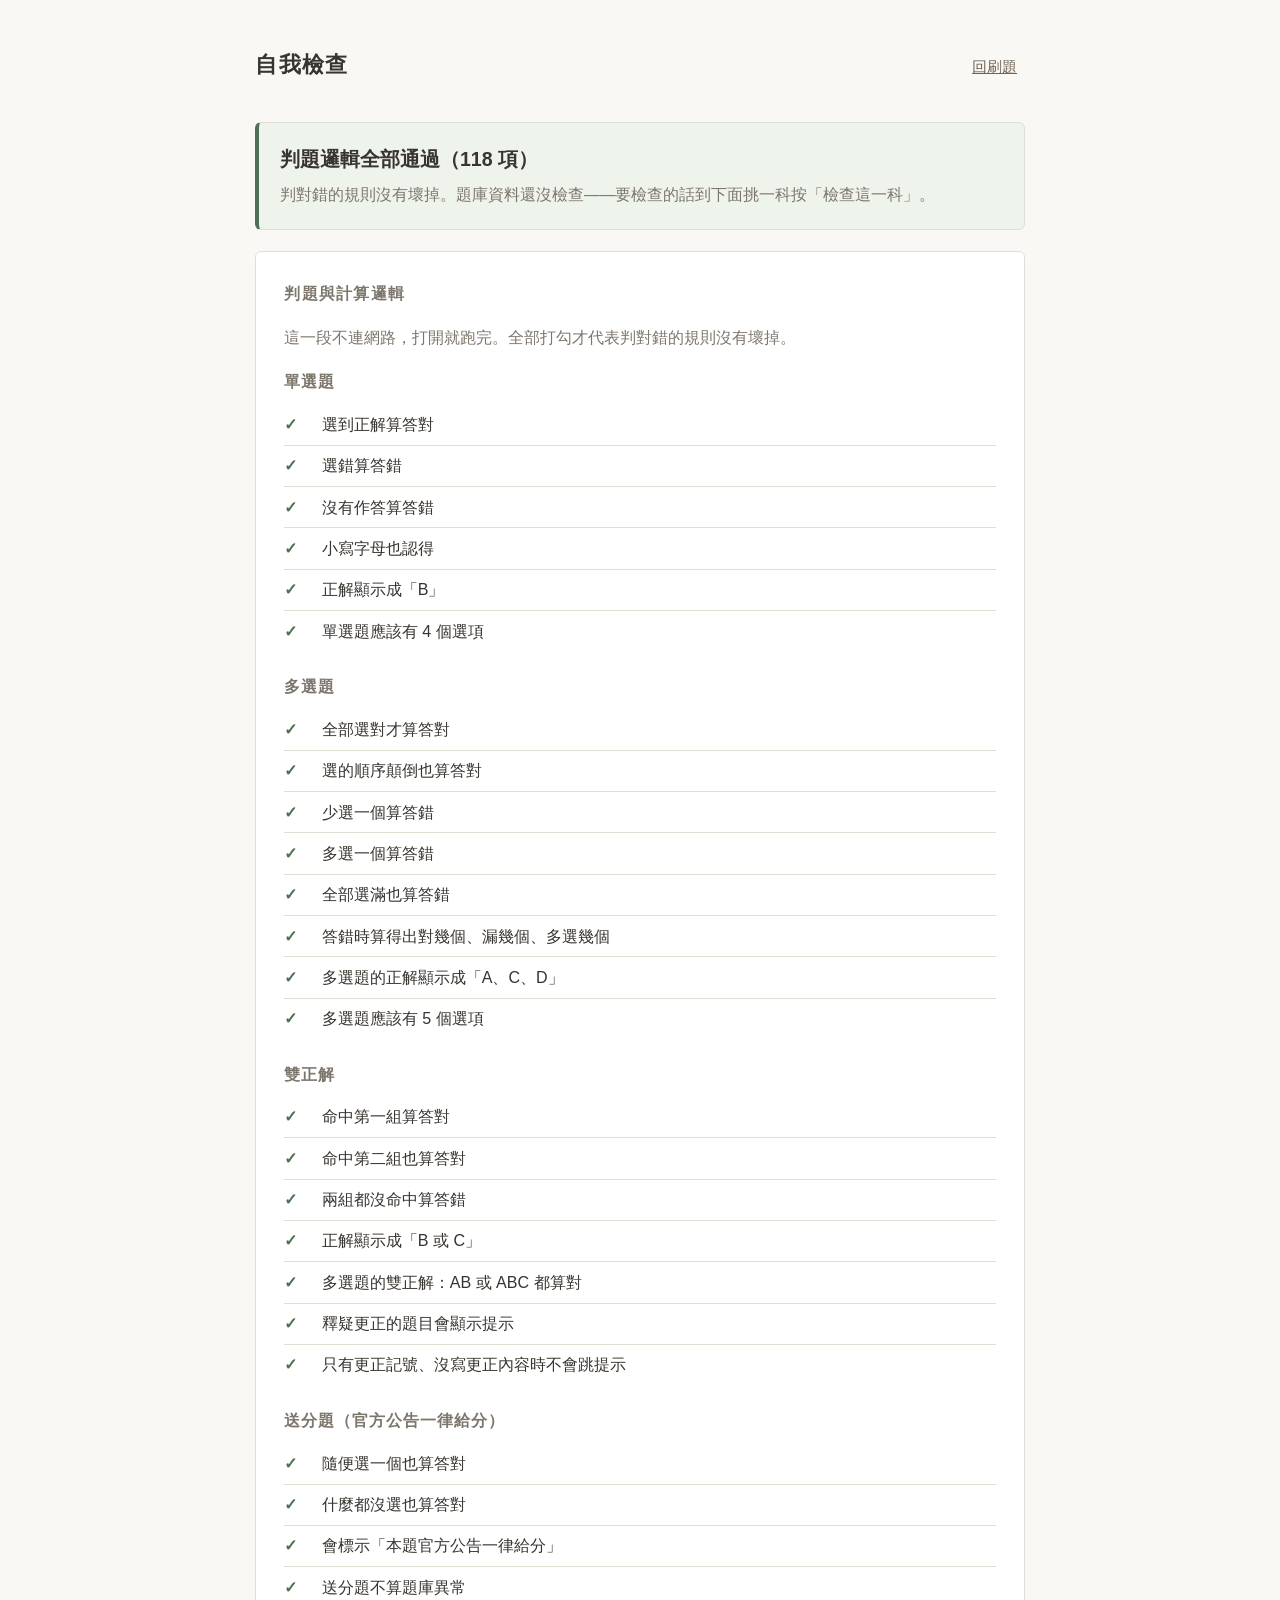
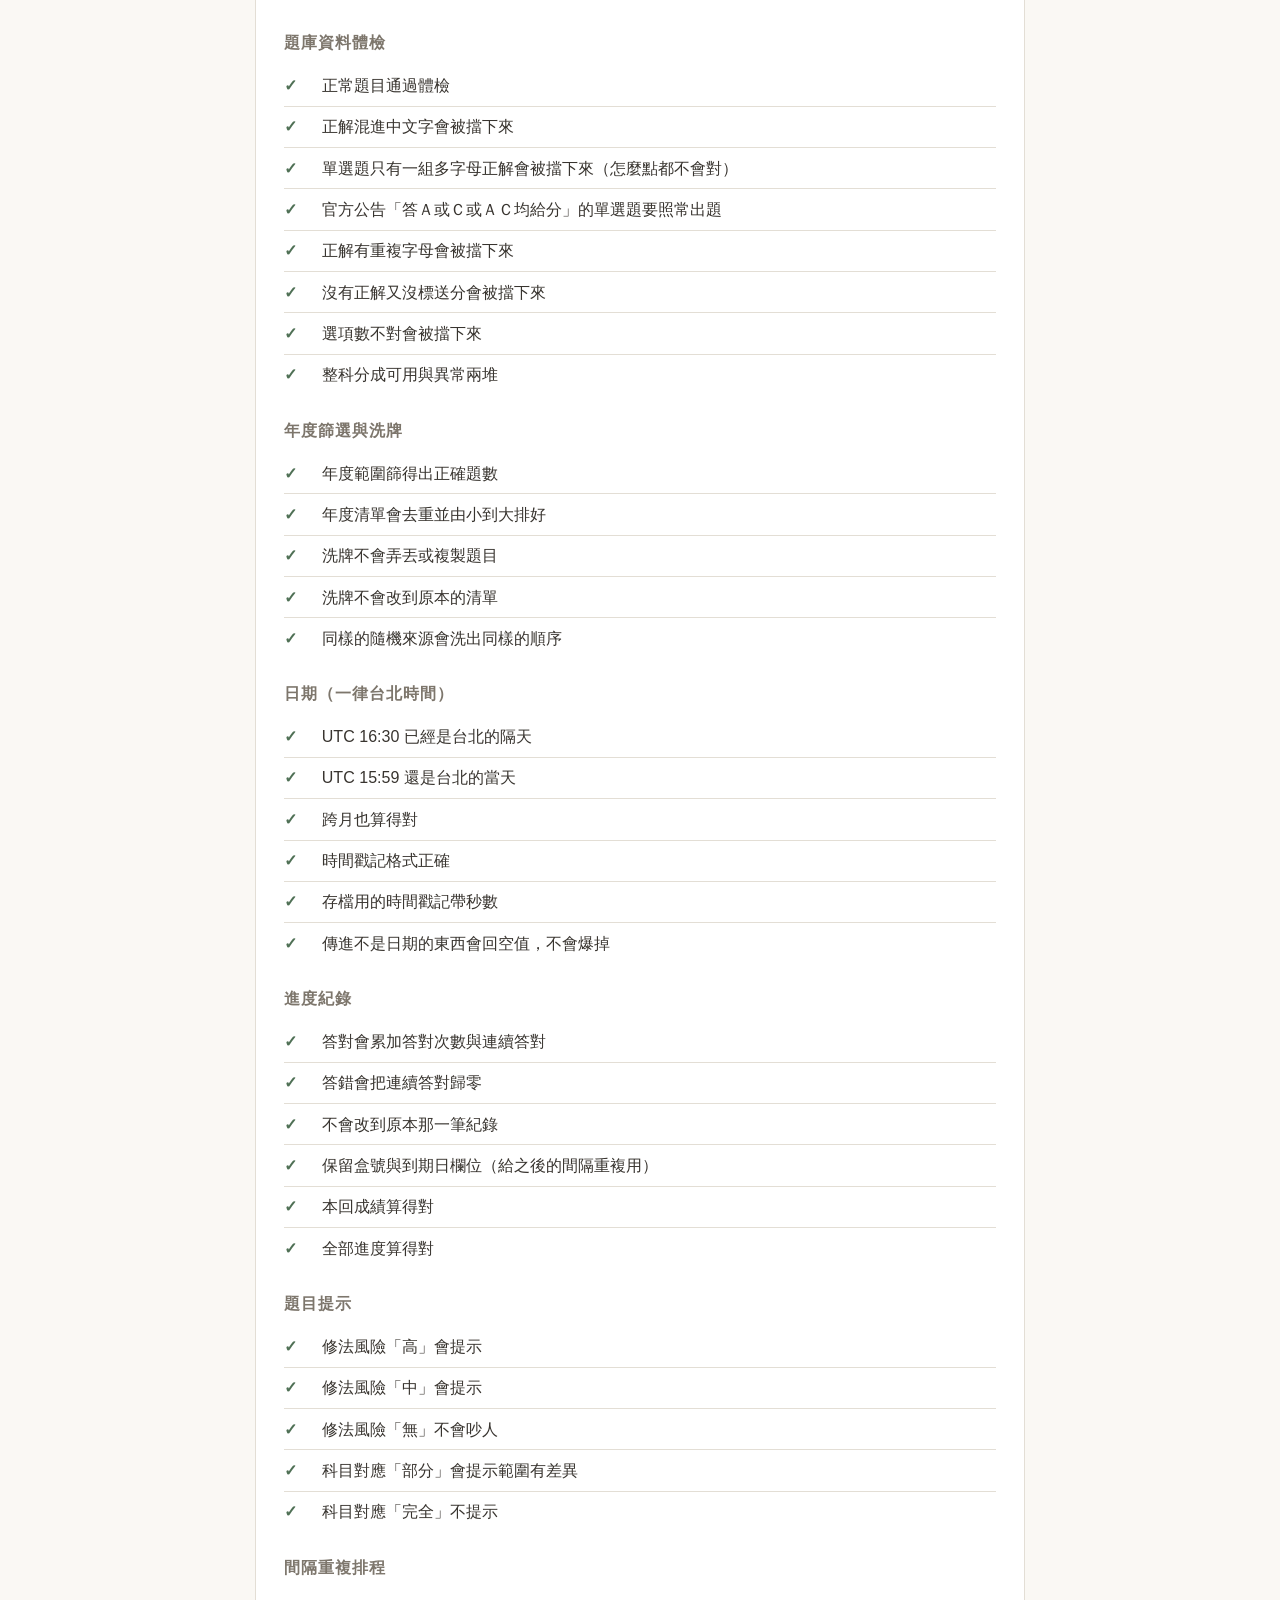
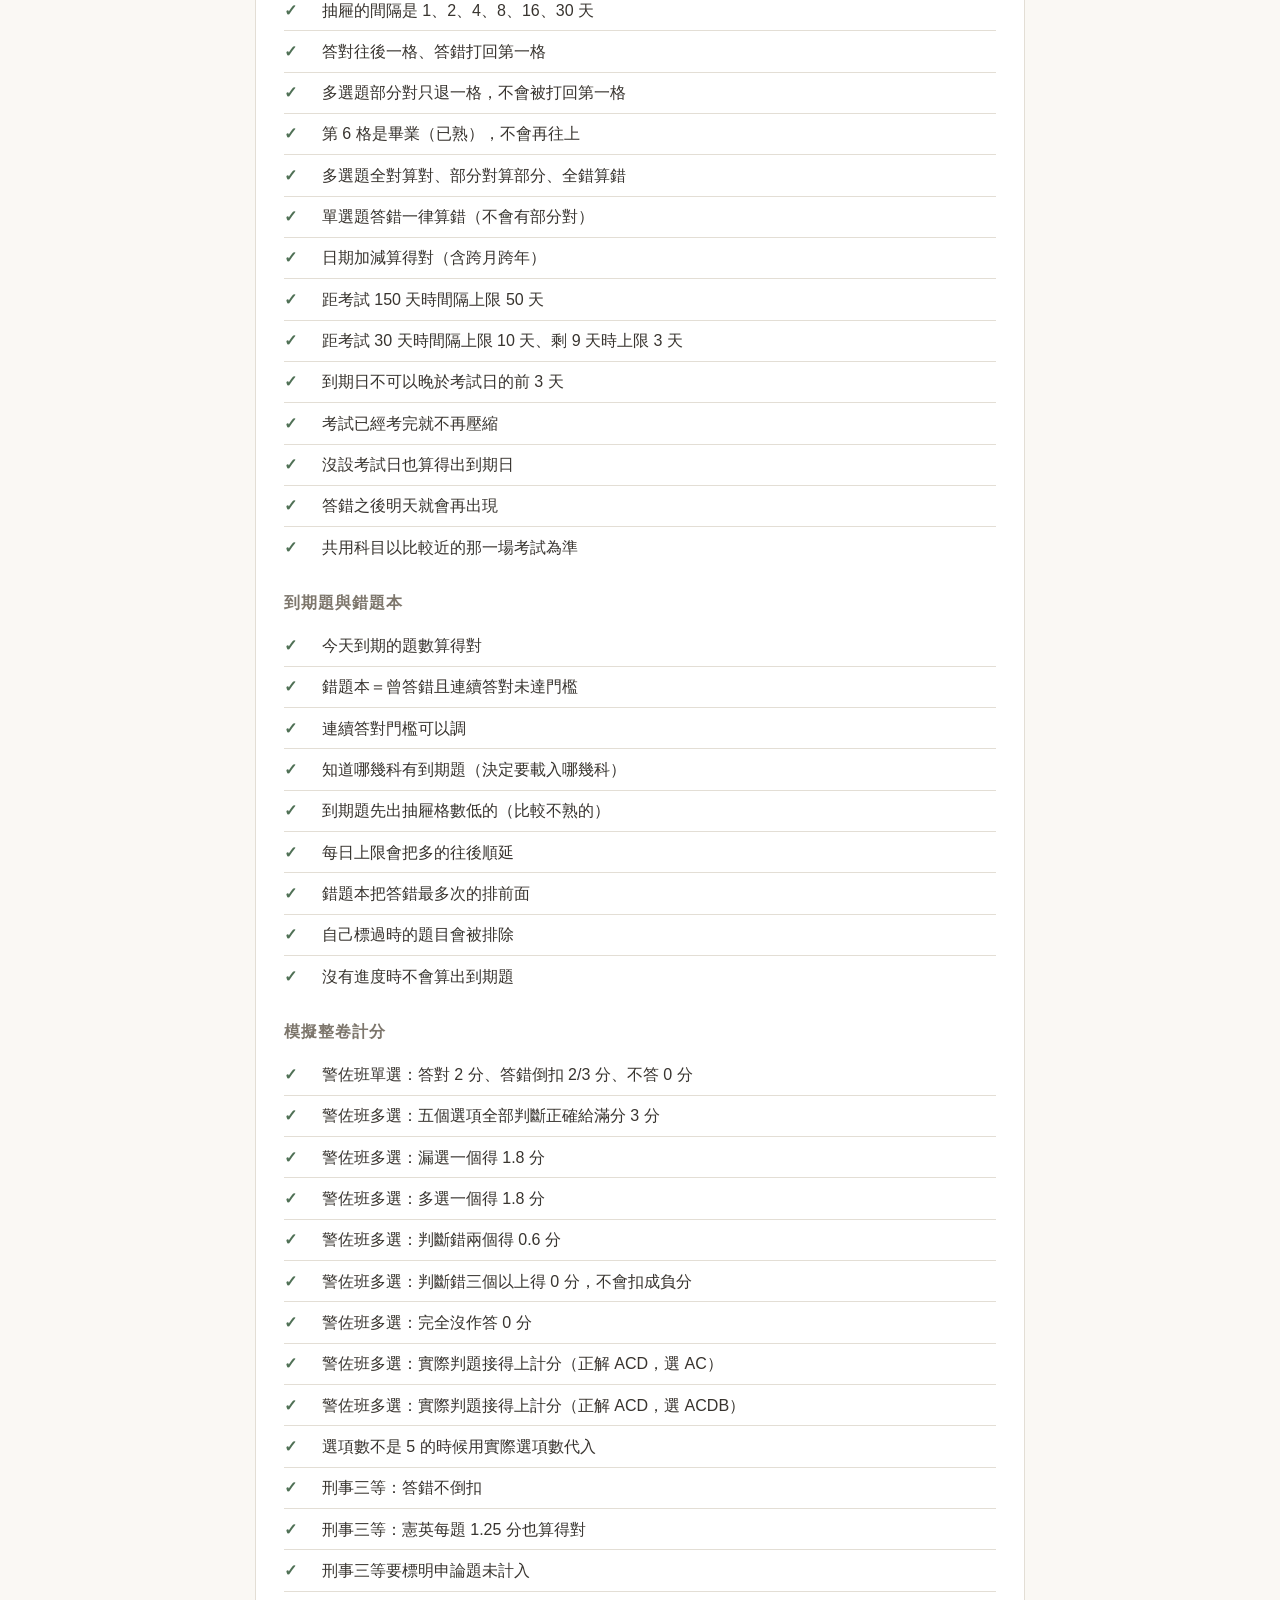
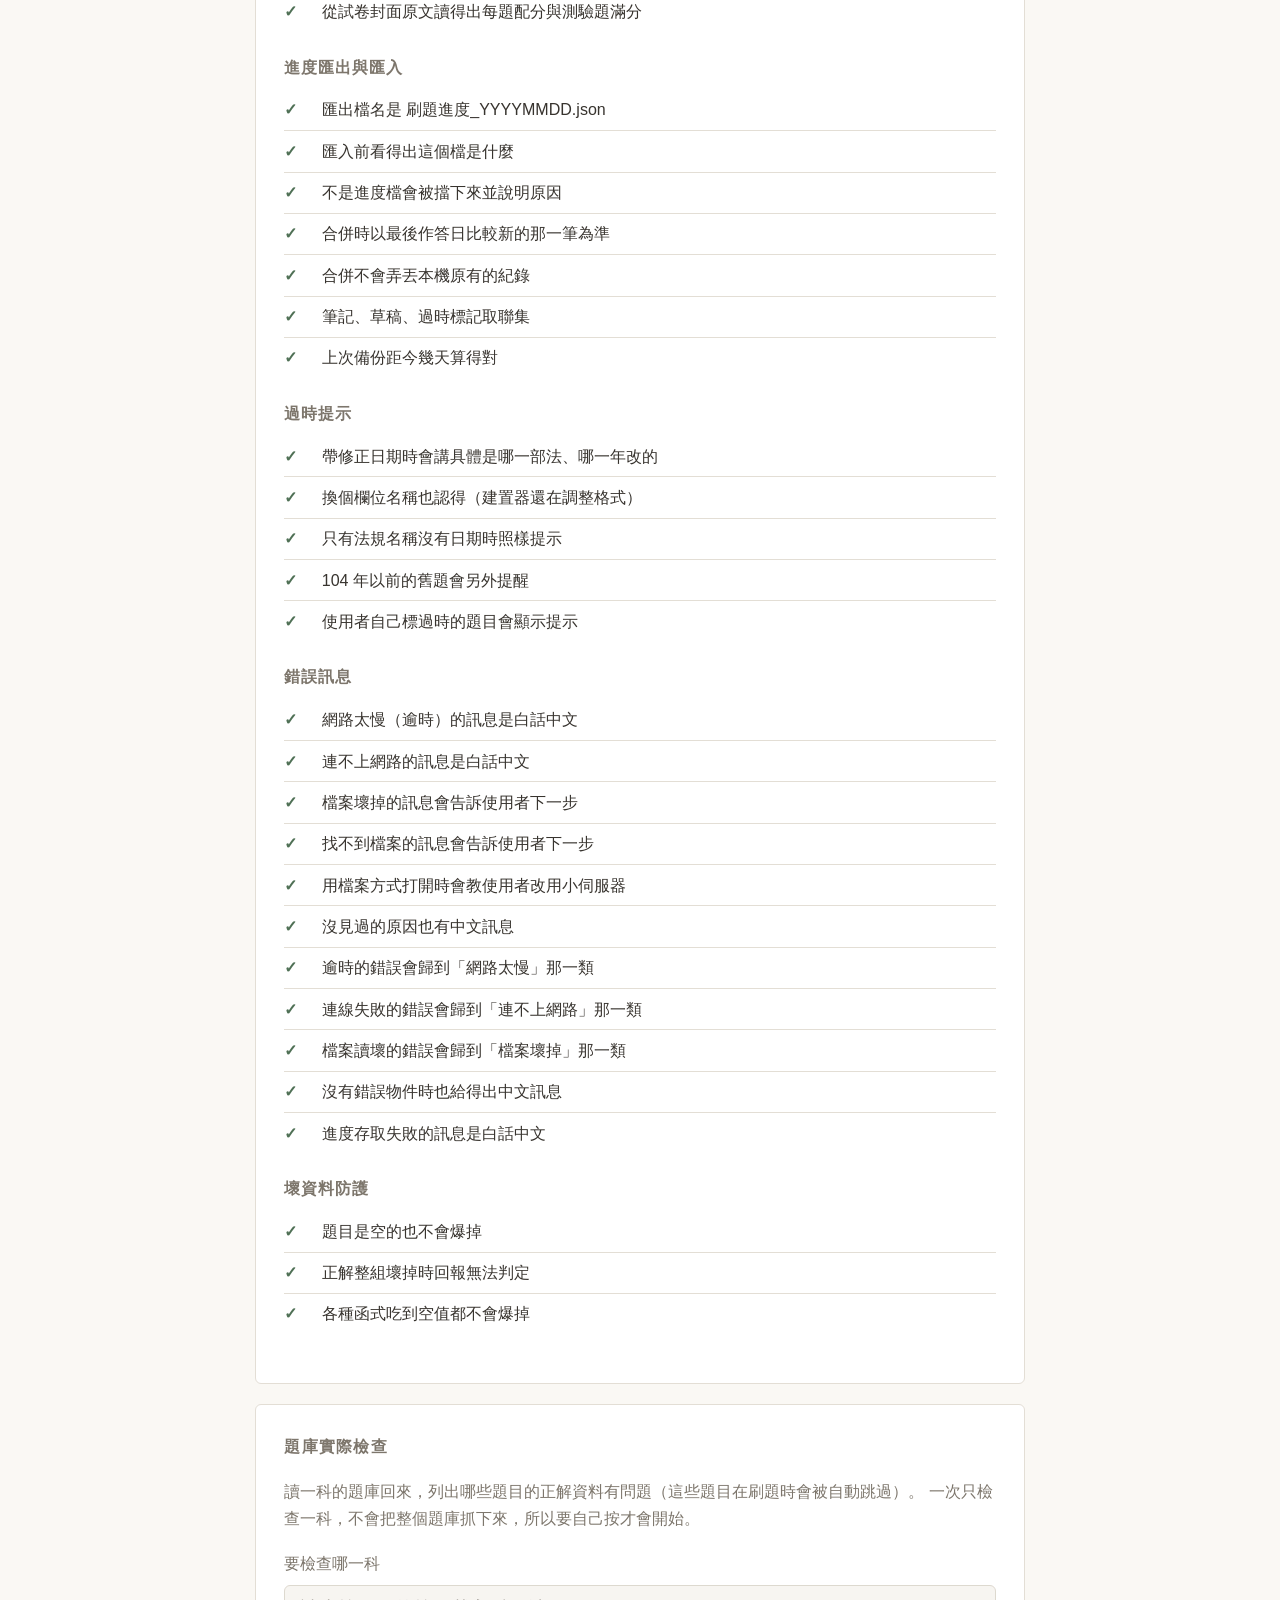
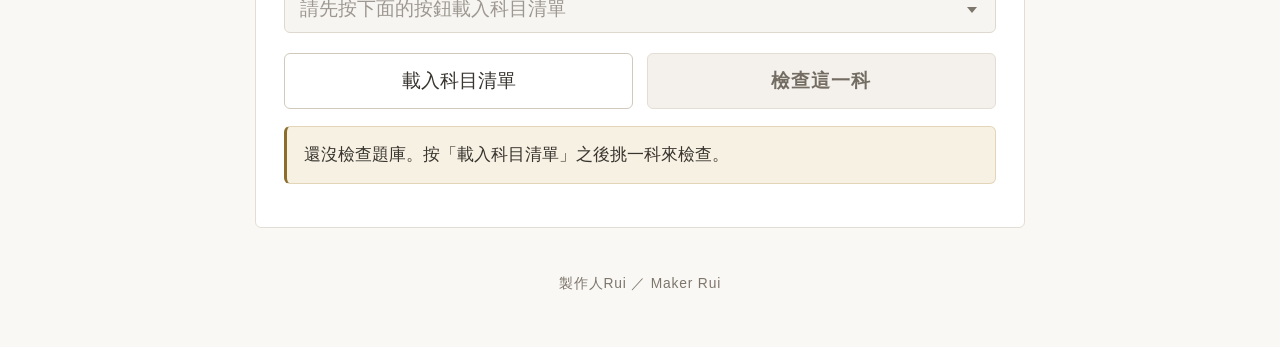
==== self-test.html @ 842dbdf9 "警察考試刷題 App 第一版 題庫 7553 道選擇題與 359 道申論題，來自考選部 95-114 年與 中央警察大學警佐班、二技入學考的公開考古題。  功能：隨機練習、錯題本、間隔重複排程、模擬整" ====
<!DOCTYPE html>
<html lang="zh-Hant">
<head>
<meta charset="UTF-8">
<meta name="viewport" content="width=device-width, initial-scale=1, viewport-fit=cover">
<title>自我檢查｜警察考試刷題</title>
<meta name="theme-color" content="#FAF8F4">
<link rel="stylesheet" href="./css/style.css">
<style>
/* 這一頁專用的小樣式，其餘沿用全站的 style.css */
.banner {
  border: 1px solid var(--border);
  border-left: 4px solid var(--border-strong);
  border-radius: var(--radius);
  padding: 1rem 1.1rem;
  margin-bottom: 1.1rem;
  font-size: 1rem;
  line-height: 1.8;
}
.banner-ok { border-left-color: var(--ok); background: var(--ok-bg); }
.banner-ng { border-left-color: var(--ng); background: var(--ng-bg); }
.banner-warn { border-left-color: var(--warn); background: var(--warn-bg); }
.banner-title { font-weight: 600; font-size: 1.05rem; }

.case-group { margin-bottom: 1.1rem; }
.case-group h2 {
  margin: 0 0 0.5rem;
  font-size: 0.86rem;
  font-weight: 600;
  letter-spacing: 0.06em;
  color: var(--text-sub);
}
.case {
  display: flex;
  gap: 0.6rem;
  align-items: flex-start;
  padding: 0.35rem 0;
  border-bottom: 1px solid var(--border);
  font-size: 0.86rem;
  line-height: 1.7;
}
.case:last-child { border-bottom: 0; }
.case-mark { flex: 0 0 auto; width: 1.4rem; font-weight: 600; }
.case-ok .case-mark { color: var(--ok); }
.case-ng .case-mark { color: var(--ng); }
.case-why { display: block; color: var(--ng); font-size: 0.78rem; }

.bank-row {
  display: flex;
  justify-content: space-between;
  gap: 0.6rem;
  padding: 0.35rem 0;
  border-bottom: 1px solid var(--border);
  font-size: 0.86rem;
}
.bank-row:last-child { border-bottom: 0; }
.broken-item { font-size: 0.78rem; color: var(--text-sub); padding: 0.2rem 0 0.2rem 1.4rem; }
</style>
</head>
<body>

<div class="page">

  <header class="app-head">
    <h1>自我檢查</h1>
    <span class="app-sub"><a href="./index.html">回刷題</a></span>
  </header>

  <div id="banner" class="banner">
    <span class="banner-title">檢查中…</span>
  </div>

  <div class="card">
    <p class="card-title">判題與計算邏輯</p>
    <p class="small">這一段不連網路，打開就跑完。全部打勾才代表判對錯的規則沒有壞掉。</p>
    <div id="cases"></div>
  </div>

  <div class="card">
    <p class="card-title">題庫實際檢查</p>
    <p class="small">
      讀一科的題庫回來，列出哪些題目的正解資料有問題（這些題目在刷題時會被自動跳過）。
      一次只檢查一科，不會把整個題庫抓下來，所以要自己按才會開始。
    </p>

    <div class="field" id="bank-picker" style="margin-top:0.9rem;">
      <label for="bank-subject">要檢查哪一科</label>
      <div class="select-wrap">
        <select id="bank-subject" disabled>
          <option value="">請先按下面的按鈕載入科目清單</option>
        </select>
      </div>
    </div>

    <div class="btn-row" style="margin-top:0.8rem;">
      <button type="button" class="btn-secondary" id="bank-load-btn">載入科目清單</button>
      <button type="button" class="btn-primary" id="bank-check-btn" disabled>檢查這一科</button>
    </div>

    <div id="bank-report" style="margin-top:0.9rem;"></div>
  </div>

  <footer class="app-foot">製作人Rui ／ Maker Rui</footer>

</div>

<script src="./js/core.js"></script>
<script>
/*
 * self-test.html — 自我檢查頁（製作人Rui / Maker Rui）
 *
 * 不引入任何測試框架，用原生 JavaScript 寫，打開網頁就自動跑完。
 * 檢查的是 core.js 裡的判題與計算邏輯：單選、多選要全對、雙正解任一組命中、送分題。
 * 判題規則有改動時，這一頁要跟著補上對應的情境。
 */
(function () {
  'use strict';

  /* ---------- 很小的一套測試工具 ---------- */

  var groups = [];     // [{ name, cases: [{ name, ok, why }] }]
  var currentGroup = null;

  function group(name) {
    currentGroup = { name: name, cases: [] };
    groups.push(currentGroup);
  }

  function test(name, fn) {
    try {
      fn();
      currentGroup.cases.push({ name: name, ok: true, why: '' });
    } catch (e) {
      currentGroup.cases.push({ name: name, ok: false, why: e && e.message ? e.message : String(e) });
    }
  }

  function assert(condition, why) {
    if (!condition) throw new Error(why || '條件不成立');
  }

  function assertSame(actual, expected, why) {
    var a = JSON.stringify(actual);
    var b = JSON.stringify(expected);
    if (a !== b) {
      throw new Error((why ? why + '：' : '') + '預期 ' + b + '，實際 ' + a);
    }
  }

  /* ---------- 測試用的題目 ---------- */

  function singleQuestion() {
    return {
      id: 'test-single-01', source: 'cpu', session: '測試場次', year: 115,
      subject: '警察法規', originalSubject: '警察法規', mappingLevel: '完全',
      type: 'single', stem: '這是一道單選題',
      options: { A: '選項一', B: '選項二', C: '選項三', D: '選項四' },
      answers: [['B']], language: 'zh'
    };
  }

  function multiQuestion() {
    return {
      id: 'test-multi-01', source: 'cpu', session: '測試場次', year: 115,
      subject: '犯罪偵查實務', originalSubject: '犯罪偵查實務', mappingLevel: '完全',
      type: 'multi', stem: '這是一道多選題',
      options: { A: '一', B: '二', C: '三', D: '四', E: '五' },
      answers: [['A', 'C', 'D']], language: 'zh'
    };
  }

  function dualAnswerQuestion() {
    var question = singleQuestion();
    question.id = 'test-dual-01';
    question.answers = [['B'], ['C']];   // 雙正解：B 或 C 都算對
    question.revised = true;
    question.revisionNote = '第 17 題釋疑後 B、C 均給分';
    return question;
  }

  function allCorrectQuestion() {
    var question = singleQuestion();
    question.id = 'test-allcorrect-01';
    question.answers = [];
    question.allCorrect = true;
    question.revisionNote = '第 19 題一律給分';
    return question;
  }

  /* ---------- 情境一：單選題 ---------- */

  group('單選題');

  test('選到正解算答對', function () {
    assert(PQPure.judge(singleQuestion(), ['B']).correct === true, '選 B 應該要算答對');
  });

  test('選錯算答錯', function () {
    assert(PQPure.judge(singleQuestion(), ['A']).correct === false, '選 A 應該要算答錯');
  });

  test('沒有作答算答錯', function () {
    assert(PQPure.judge(singleQuestion(), []).correct === false, '沒選東西不應該算答對');
  });

  test('小寫字母也認得', function () {
    assert(PQPure.judge(singleQuestion(), ['b']).correct === true, '小寫 b 應該等同 B');
  });

  test('正解顯示成「B」', function () {
    assertSame(PQPure.formatGroups(PQPure.inspectQuestion(singleQuestion()).groups), 'B');
  });

  test('單選題應該有 4 個選項', function () {
    assertSame(PQPure.inspectQuestion(singleQuestion()).validLetters, ['A', 'B', 'C', 'D']);
  });

  /* ---------- 情境二：多選題（要全部對才算答對） ---------- */

  group('多選題');

  test('全部選對才算答對', function () {
    assert(PQPure.judge(multiQuestion(), ['A', 'C', 'D']).correct === true, 'ACD 應該算答對');
  });

  test('選的順序顛倒也算答對', function () {
    assert(PQPure.judge(multiQuestion(), ['D', 'A', 'C']).correct === true, '順序不該影響判定');
  });

  test('少選一個算答錯', function () {
    assert(PQPure.judge(multiQuestion(), ['A', 'C']).correct === false, '少選 D 應該算答錯');
  });

  test('多選一個算答錯', function () {
    assert(PQPure.judge(multiQuestion(), ['A', 'C', 'D', 'E']).correct === false, '多選 E 應該算答錯');
  });

  test('全部選滿也算答錯', function () {
    assert(PQPure.judge(multiQuestion(), ['A', 'B', 'C', 'D', 'E']).correct === false, '全選不該算答對');
  });

  test('答錯時算得出對幾個、漏幾個、多選幾個', function () {
    var verdict = PQPure.judge(multiQuestion(), ['A', 'B']);
    assertSame([verdict.hitCount, verdict.missCount, verdict.wrongPickCount], [1, 2, 1]);
  });

  test('多選題的正解顯示成「A、C、D」', function () {
    assertSame(PQPure.formatGroups(PQPure.inspectQuestion(multiQuestion()).groups), 'A、C、D');
  });

  test('多選題應該有 5 個選項', function () {
    assertSame(PQPure.inspectQuestion(multiQuestion()).validLetters, ['A', 'B', 'C', 'D', 'E']);
  });

  /* ---------- 情境三：雙正解（任一組完全命中就算對） ---------- */

  group('雙正解');

  test('命中第一組算答對', function () {
    assert(PQPure.judge(dualAnswerQuestion(), ['B']).correct === true, '選 B 應該算答對');
  });

  test('命中第二組也算答對', function () {
    assert(PQPure.judge(dualAnswerQuestion(), ['C']).correct === true, '選 C 應該算答對');
  });

  test('兩組都沒命中算答錯', function () {
    assert(PQPure.judge(dualAnswerQuestion(), ['A']).correct === false, '選 A 應該算答錯');
  });

  test('正解顯示成「B 或 C」', function () {
    assertSame(PQPure.formatGroups(PQPure.inspectQuestion(dualAnswerQuestion()).groups), 'B 或 C');
  });

  test('多選題的雙正解：AB 或 ABC 都算對', function () {
    var question = multiQuestion();
    question.answers = [['A', 'B'], ['A', 'B', 'C']];
    assert(PQPure.judge(question, ['A', 'B']).correct === true, 'AB 應該算答對');
    assert(PQPure.judge(question, ['A', 'B', 'C']).correct === true, 'ABC 應該算答對');
    assert(PQPure.judge(question, ['A', 'C']).correct === false, 'AC 應該算答錯');
    assertSame(PQPure.formatGroups(PQPure.inspectQuestion(question).groups), 'A、B 或 A、B、C');
  });

  test('釋疑更正的題目會顯示提示', function () {
    assert(PQPure.revisionNotice(dualAnswerQuestion()).indexOf('第 17 題') !== -1, '應該帶出釋疑說明');
  });

  test('只有更正記號、沒寫更正內容時不會跳提示', function () {
    var question = singleQuestion();
    question.revised = true;   // 建置器會把整份採用更正答案的題目都標成 revised
    assertSame(PQPure.revisionNotice(question), null);
  });

  /* ---------- 情境四：送分題 ---------- */

  group('送分題（官方公告一律給分）');

  test('隨便選一個也算答對', function () {
    assert(PQPure.judge(allCorrectQuestion(), ['A']).correct === true, '送分題應該一律算答對');
  });

  test('什麼都沒選也算答對', function () {
    assert(PQPure.judge(allCorrectQuestion(), []).correct === true, '送分題沒作答也算答對');
  });

  test('會標示「本題官方公告一律給分」', function () {
    assertSame(PQPure.judge(allCorrectQuestion(), ['A']).note, '本題官方公告一律給分');
  });

  test('送分題不算題庫異常', function () {
    assert(PQPure.inspectQuestion(allCorrectQuestion()).ok === true, '送分題沒有正解是正常的');
  });

  /* ---------- 情境五：題庫資料體檢 ---------- */

  group('題庫資料體檢');

  test('正常題目通過體檢', function () {
    assert(PQPure.inspectQuestion(singleQuestion()).ok === true, '正常題目不該被擋');
  });

  test('正解混進中文字會被擋下來', function () {
    var question = multiQuestion();
    question.answers = [['方', '式', '提', '出']];
    assert(PQPure.inspectQuestion(question).ok === false, '這種解析失敗的題目不可以拿出來刷');
  });

  test('單選題只有一組多字母正解會被擋下來（怎麼點都不會對）', function () {
    var question = singleQuestion();
    question.answers = [['A', 'B', 'D']];
    assert(PQPure.inspectQuestion(question).ok === false, '單選一次只能點一個，這種題目永遠答不對');
  });

  test('官方公告「答Ａ或Ｃ或ＡＣ均給分」的單選題要照常出題', function () {
    // 考選部更正檔真實案例（moex-99-plaw-02）：三組都是官方認定的給分答案
    var question = singleQuestion();
    question.answers = [['A'], ['C'], ['A', 'C']];
    question.revised = true;
    question.revisionNote = '第2題答Ａ或Ｃ或ＡＣ者均給分';
    var report = PQPure.inspectQuestion(question);
    assert(report.ok === true, '這是合法的釋疑結果，不可以當成壞題擋掉：' + report.problems.join('；'));
    assert(PQPure.judge(question, ['A']).correct === true, '選 A 要算答對');
    assert(PQPure.judge(question, ['C']).correct === true, '選 C 要算答對');
    assert(PQPure.judge(question, ['B']).correct === false, '選 B 要算答錯');
  });

  test('正解有重複字母會被擋下來', function () {
    var question = multiQuestion();
    question.answers = [['A', 'B', 'E', 'A', 'B']];
    assert(PQPure.inspectQuestion(question).ok === false, '重複字母代表解析出錯');
  });

  test('沒有正解又沒標送分會被擋下來', function () {
    var question = singleQuestion();
    question.answers = [];
    assert(PQPure.inspectQuestion(question).ok === false, '沒有正解的題目不能拿出來刷');
  });

  test('選項數不對會被擋下來', function () {
    var question = singleQuestion();
    delete question.options.D;
    assert(PQPure.inspectQuestion(question).ok === false, '單選題少一個選項代表解析出錯');
  });

  test('整科分成可用與異常兩堆', function () {
    var bad = singleQuestion();
    bad.id = 'test-bad-01';
    bad.answers = [['甲']];
    var report = PQPure.inspectBank([singleQuestion(), multiQuestion(), bad]);
    assertSame([report.usable.length, report.broken.length], [2, 1]);
    assertSame(report.broken[0].id, 'test-bad-01');
  });

  /* ---------- 情境六：篩選與出題順序 ---------- */

  group('年度篩選與洗牌');

  var yearSample = [
    { id: 'a', year: 110 }, { id: 'b', year: 112 }, { id: 'c', year: 115 }, { id: 'd', year: 115 }
  ];

  test('年度範圍篩得出正確題數', function () {
    assertSame(PQPure.filterByYear(yearSample, 112, 115).length, 3);
    assertSame(PQPure.filterByYear(yearSample, 115, 115).length, 2);
    assertSame(PQPure.filterByYear(yearSample, 100, 109).length, 0);
  });

  test('年度清單會去重並由小到大排好', function () {
    assertSame(PQPure.collectYears(yearSample), [110, 112, 115]);
  });

  test('洗牌不會弄丟或複製題目', function () {
    var shuffled = PQPure.shuffle(yearSample, function () { return 0.5; });
    assertSame(shuffled.length, yearSample.length);
    var ids = shuffled.map(function (item) { return item.id; }).sort();
    assertSame(ids, ['a', 'b', 'c', 'd']);
  });

  test('洗牌不會改到原本的清單', function () {
    var before = yearSample.map(function (item) { return item.id; });
    PQPure.shuffle(yearSample, Math.random);
    assertSame(yearSample.map(function (item) { return item.id; }), before);
  });

  test('同樣的隨機來源會洗出同樣的順序', function () {
    var fixed = function () { return 0.42; };
    assertSame(
      PQPure.shuffle(yearSample, fixed).map(function (item) { return item.id; }),
      PQPure.shuffle(yearSample, fixed).map(function (item) { return item.id; })
    );
  });

  /* ---------- 情境七：台北時間 ---------- */

  group('日期（一律台北時間）');

  test('UTC 16:30 已經是台北的隔天', function () {
    assertSame(PQPure.toTaipeiDateString(new Date('2026-10-09T16:30:00Z')), '2026-10-10');
  });

  test('UTC 15:59 還是台北的當天', function () {
    assertSame(PQPure.toTaipeiDateString(new Date('2026-10-09T15:59:00Z')), '2026-10-09');
  });

  test('跨月也算得對', function () {
    assertSame(PQPure.toTaipeiDateString(new Date('2026-10-31T16:00:00Z')), '2026-11-01');
  });

  test('時間戳記格式正確', function () {
    assertSame(PQPure.toTaipeiStampString(new Date('2026-10-09T16:30:00Z')), '2026-10-10 00:30');
  });

  test('存檔用的時間戳記帶秒數', function () {
    assertSame(PQPure.toTaipeiStampString(new Date('2026-10-09T16:30:05Z'), true), '2026-10-10 00:30:05');
  });

  test('傳進不是日期的東西會回空值，不會爆掉', function () {
    assertSame(PQPure.toTaipeiDateString('今天'), null);
    assertSame(PQPure.toTaipeiDateString(null), null);
  });

  /* ---------- 情境八：進度紀錄 ---------- */

  group('進度紀錄');

  test('答對會累加答對次數與連續答對', function () {
    var entry = PQPure.applyAnswerToProgress(null, true, '2026-10-09');
    assertSame([entry.correctCount, entry.wrongCount, entry.streak], [1, 0, 1]);
    assertSame(entry.lastAnsweredAt, '2026-10-09');
  });

  test('答錯會把連續答對歸零', function () {
    var entry = PQPure.applyAnswerToProgress({ correctCount: 3, wrongCount: 1, streak: 3 }, false, '2026-10-09');
    assertSame([entry.correctCount, entry.wrongCount, entry.streak], [3, 2, 0]);
  });

  test('不會改到原本那一筆紀錄', function () {
    var before = PQPure.makeProgressEntry();
    PQPure.applyAnswerToProgress(before, true, '2026-10-09');
    assertSame(before.correctCount, 0);
  });

  test('保留盒號與到期日欄位（給之後的間隔重複用）', function () {
    var entry = PQPure.applyAnswerToProgress({ box: 3, dueAt: '2026-10-20' }, true, '2026-10-09');
    assertSame([entry.box, entry.dueAt], [3, '2026-10-20']);
  });

  test('本回成績算得對', function () {
    var summary = PQPure.summarizeSession([
      { id: '1', correct: true }, { id: '2', correct: false }, { id: '3', correct: true }
    ]);
    assertSame([summary.total, summary.correct, summary.wrong, summary.accuracy], [3, 2, 1, 67]);
  });

  test('全部進度算得對', function () {
    var summary = PQPure.summarizeProgress({
      questions: {
        q1: { correctCount: 2, wrongCount: 0, lastAnsweredAt: '2026-10-08' },
        q2: { correctCount: 1, wrongCount: 1, lastAnsweredAt: '2026-10-09' },
        q3: { correctCount: 0, wrongCount: 0, lastAnsweredAt: null }
      }
    });
    assertSame([summary.answeredCount, summary.answerTimes, summary.accuracy], [2, 4, 75]);
    assertSame(summary.lastAnsweredAt, '2026-10-09');
  });

  /* ---------- 情境九：題目上的提示 ---------- */

  group('題目提示');

  test('修法風險「高」會提示', function () {
    var question = singleQuestion();
    question.staleRisk = { level: '高', laws: ['洗錢防制法'] };
    var notice = PQPure.staleNotice(question);
    assert(notice !== null && notice.text.indexOf('洗錢防制法') !== -1, '應該帶出法規名稱');
  });

  test('修法風險「中」會提示', function () {
    var question = singleQuestion();
    question.staleRisk = { level: '中', laws: [] };
    assert(PQPure.staleNotice(question) !== null, '中度風險也要提示');
  });

  test('修法風險「無」不會吵人', function () {
    var question = singleQuestion();
    question.staleRisk = { level: '無', laws: [] };
    assertSame(PQPure.staleNotice(question), null);
  });

  test('科目對應「部分」會提示範圍有差異', function () {
    var question = singleQuestion();
    question.mappingLevel = '部分';
    assertSame(PQPure.mappingNotice(question), '這科的出題範圍與現行考試已有差異');
  });

  test('科目對應「完全」不提示', function () {
    assertSame(PQPure.mappingNotice(singleQuestion()), null);
  });

  /* ---------- 情境：間隔重複（五格抽屜） ---------- */

  group('間隔重複排程');

  test('抽屜的間隔是 1、2、4、8、16、30 天', function () {
    assertSame([1, 2, 3, 4, 5, 6].map(PQPure.intervalForBox), [1, 2, 4, 8, 16, 30]);
  });

  test('答對往後一格、答錯打回第一格', function () {
    assertSame(PQPure.nextBox(1, 'correct'), 2);
    assertSame(PQPure.nextBox(3, 'correct'), 4);
    assertSame(PQPure.nextBox(4, 'wrong'), 1);
  });

  test('多選題部分對只退一格，不會被打回第一格', function () {
    assertSame(PQPure.nextBox(4, 'partial'), 3);
    assertSame(PQPure.nextBox(1, 'partial'), 1);
  });

  test('第 6 格是畢業（已熟），不會再往上', function () {
    assertSame(PQPure.nextBox(6, 'correct'), 6);
    assert(PQPure.isGraduated(6) === true, '第 6 格要算已熟');
    assert(PQPure.isGraduated(5) === false, '第 5 格還不算已熟');
  });

  test('多選題全對算對、部分對算部分、全錯算錯', function () {
    var multi = multiQuestion();
    assertSame(PQPure.outcomeOf(multi, PQPure.judge(multi, ['A', 'C', 'D'])), 'correct');
    assertSame(PQPure.outcomeOf(multi, PQPure.judge(multi, ['A', 'C'])), 'partial');
    assertSame(PQPure.outcomeOf(multi, PQPure.judge(multi, ['B'])), 'wrong');
  });

  test('單選題答錯一律算錯（不會有部分對）', function () {
    var single = singleQuestion();
    assertSame(PQPure.outcomeOf(single, PQPure.judge(single, ['A'])), 'wrong');
  });

  test('日期加減算得對（含跨月跨年）', function () {
    assertSame(PQPure.addDaysISO('2026-10-09', 1), '2026-10-10');
    assertSame(PQPure.addDaysISO('2026-10-31', 1), '2026-11-01');
    assertSame(PQPure.addDaysISO('2026-12-31', 1), '2027-01-01');
    assertSame(PQPure.daysBetweenISO('2026-10-09', '2026-10-19'), 10);
    assertSame(PQPure.daysBetweenISO('2027-03-15', '2026-10-09'), -157);
    assertSame(PQPure.addDaysISO('不是日期', 1), null);
  });

  test('距考試 150 天時間隔上限 50 天', function () {
    var today = '2026-10-16';
    var exam = PQPure.addDaysISO(today, 150);
    assertSame(PQPure.capIntervalDays(16, today, exam), 16);   // 16 天沒超過上限
    assertSame(PQPure.capIntervalDays(80, today, exam), 50);   // 超過就壓到 50
  });

  test('距考試 30 天時間隔上限 10 天、剩 9 天時上限 3 天', function () {
    var today = '2026-10-16';
    assertSame(PQPure.capIntervalDays(16, today, PQPure.addDaysISO(today, 30)), 10);
    assertSame(PQPure.capIntervalDays(16, today, PQPure.addDaysISO(today, 9)), 3);
  });

  test('到期日不可以晚於考試日的前 3 天', function () {
    var today = '2026-10-16';
    var exam = PQPure.addDaysISO(today, 10);     // 距考試 10 天
    var days = PQPure.capIntervalDays(30, today, exam);
    assert(days <= 10 - 3, '間隔 ' + days + ' 天會超過考試前 3 天');
  });

  test('考試已經考完就不再壓縮', function () {
    assertSame(PQPure.capIntervalDays(16, '2027-04-01', '2027-03-15'), 16);
  });

  test('沒設考試日也算得出到期日', function () {
    var plan = PQPure.scheduleNext({ box: 2 }, 'correct', '2026-10-16', null);
    assertSame([plan.box, plan.dueAt], [3, '2026-10-20']);
  });

  test('答錯之後明天就會再出現', function () {
    var plan = PQPure.scheduleNext({ box: 5 }, 'wrong', '2026-10-16', '2027-03-15');
    assertSame([plan.box, plan.dueAt], [1, '2026-10-17']);
  });

  test('共用科目以比較近的那一場考試為準', function () {
    var dates = { '警佐班第3類': '2027-03-15', '刑事三等': '2027-06-15' };
    assertSame(PQPure.pickExamDateISO(['警佐班第3類', '刑事三等'], dates), '2027-03-15');
    assertSame(PQPure.pickExamDateISO(['刑事三等'], dates), '2027-06-15');
    assertSame(PQPure.pickExamDateISO([], dates), '2027-03-15');
    assertSame(PQPure.pickExamDateISO(['不存在的考試'], dates), null);
  });

  /* ---------- 情境：到期題與錯題本 ---------- */

  group('到期題與錯題本');

  function studyProgress() {
    return {
      questions: {
        q1: { correctCount: 0, wrongCount: 2, streak: 0, box: 1, dueAt: '2026-10-10', sc: 'plaw' },
        q2: { correctCount: 3, wrongCount: 1, streak: 2, box: 3, dueAt: '2026-10-16', sc: 'plaw' },
        q3: { correctCount: 5, wrongCount: 1, streak: 3, box: 5, dueAt: '2026-11-01', sc: 'cinv' },
        q4: { correctCount: 2, wrongCount: 0, streak: 2, box: 2, dueAt: '2026-10-16', sc: 'cinv' },
        q5: { correctCount: 1, wrongCount: 0, streak: 1, box: 6, dueAt: '2026-12-01', sc: 'plaw' }
      }
    };
  }

  test('今天到期的題數算得對', function () {
    var state = PQPure.summarizeStudyState(studyProgress(), '2026-10-16', 3);
    assertSame(state.due, 3);       // q1 逾期、q2 與 q4 今天到期
  });

  test('錯題本＝曾答錯且連續答對未達門檻', function () {
    var state = PQPure.summarizeStudyState(studyProgress(), '2026-10-16', 3);
    assertSame(state.wrongBook, 2); // q1 與 q2；q3 連續答對 3 次已經放出去
  });

  test('連續答對門檻可以調', function () {
    var state = PQPure.summarizeStudyState(studyProgress(), '2026-10-16', 5);
    assertSame(state.wrongBook, 3); // 門檻拉到 5，q3 又回到錯題本
  });

  test('知道哪幾科有到期題（決定要載入哪幾科）', function () {
    var state = PQPure.summarizeStudyState(studyProgress(), '2026-10-16', 3);
    assertSame(state.subjectsDue, { plaw: 2, cinv: 1 });
  });

  test('到期題先出抽屜格數低的（比較不熟的）', function () {
    var questions = [{ id: 'q2' }, { id: 'q4' }, { id: 'q1' }, { id: 'q3' }];
    var picked = PQPure.pickDueQuestions(questions, studyProgress(), '2026-10-16', 60);
    assertSame(picked.map(function (q) { return q.id; }), ['q1', 'q4', 'q2']);
  });

  test('每日上限會把多的往後順延', function () {
    var questions = [{ id: 'q1' }, { id: 'q2' }, { id: 'q4' }];
    assertSame(PQPure.pickDueQuestions(questions, studyProgress(), '2026-10-16', 2).length, 2);
  });

  test('錯題本把答錯最多次的排前面', function () {
    var questions = [{ id: 'q2' }, { id: 'q1' }, { id: 'q3' }];
    var picked = PQPure.pickWrongBookQuestions(questions, studyProgress(), 3);
    assertSame(picked.map(function (q) { return q.id; }), ['q1', 'q2']);
  });

  test('自己標過時的題目會被排除', function () {
    var questions = [{ id: 'q1' }, { id: 'q2' }];
    var progress = { staleFlags: { q1: { at: '2026-10-16' } } };
    assertSame(PQPure.excludeStaleFlagged(questions, progress).map(function (q) { return q.id; }), ['q2']);
  });

  test('沒有進度時不會算出到期題', function () {
    assertSame(PQPure.summarizeStudyState(null, '2026-10-16', 3).due, 0);
    assertSame(PQPure.pickDueQuestions(null, null, '2026-10-16', 60), []);
  });

  /* ---------- 情境：模擬整卷計分 ---------- */

  group('模擬整卷計分');

  function makeRecord(type, correct, answered, hit, wrongPick, miss, optionCount) {
    return {
      type: type,
      answered: answered !== false,
      optionCount: optionCount || (type === 'multi' ? 5 : 4),
      verdict: {
        correct: !!correct,
        hitCount: hit || 0,
        wrongPickCount: wrongPick || 0,
        missCount: miss || 0
      }
    };
  }

  /**
   * 多選題記錄的簡寫：漏選 miss 個、誤選 wrongPick 個。
   * 判斷錯誤的選項數 k = miss + wrongPick。
   */
  function multiRecord(miss, wrongPick, optionCount) {
    var allRight = (miss || 0) + (wrongPick || 0) === 0;
    return makeRecord('multi', allRight, true, 0, wrongPick || 0, miss || 0, optionCount);
  }

  test('警佐班單選：答對 2 分、答錯倒扣 2/3 分、不答 0 分', function () {
    var spec = { scoring: 'cpu-deduct', pointsPerSingle: 2, pointsPerMulti: 3 };
    assertSame(PQPure.scorePaper(spec, [makeRecord('single', true)]).score, 2);
    assertSame(PQPure.scorePaper(spec, [makeRecord('single', false)]).score, -0.67);
    assertSame(PQPure.scorePaper(spec, [makeRecord('single', false, false)]).score, 0);
  });

  /*
   * 多選題標準公式：得分 =（選項數 − 2 × 判斷錯誤的選項數）÷ 選項數 × 題分。
   * 「判斷正確」包含「正確地不選一個不該選的選項」，所以五個都判斷對就是滿分。
   * 下面這組數字就是 ADR-0007 的驗算表，改計分邏輯前先看這裡。
   */
  var CPU_SPEC = { scoring: 'cpu-deduct', pointsPerSingle: 2, pointsPerMulti: 3 };

  test('警佐班多選：五個選項全部判斷正確給滿分 3 分', function () {
    assertSame(PQPure.scorePaper(CPU_SPEC, [multiRecord(0, 0)]).score, 3);
  });

  test('警佐班多選：漏選一個得 1.8 分', function () {
    assertSame(PQPure.scorePaper(CPU_SPEC, [multiRecord(1, 0)]).score, 1.8);
  });

  test('警佐班多選：多選一個得 1.8 分', function () {
    assertSame(PQPure.scorePaper(CPU_SPEC, [multiRecord(0, 1)]).score, 1.8);
  });

  test('警佐班多選：判斷錯兩個得 0.6 分', function () {
    assertSame(PQPure.scorePaper(CPU_SPEC, [multiRecord(2, 0)]).score, 0.6);
    assertSame(PQPure.scorePaper(CPU_SPEC, [multiRecord(1, 1)]).score, 0.6);
    assertSame(PQPure.scorePaper(CPU_SPEC, [multiRecord(0, 2)]).score, 0.6);
  });

  test('警佐班多選：判斷錯三個以上得 0 分，不會扣成負分', function () {
    assertSame(PQPure.scorePaper(CPU_SPEC, [multiRecord(3, 0)]).score, 0);
    assertSame(PQPure.scorePaper(CPU_SPEC, [multiRecord(2, 2)]).score, 0);
    assertSame(PQPure.scorePaper(CPU_SPEC, [multiRecord(0, 5)]).score, 0);
  });

  test('警佐班多選：完全沒作答 0 分', function () {
    assertSame(PQPure.scorePaper(CPU_SPEC, [makeRecord('multi', false, false)]).score, 0);
    assertSame(PQPure.scorePaper(CPU_SPEC, [makeRecord('multi', false, false)]).blank, 1);
  });

  test('警佐班多選：實際判題接得上計分（正解 ACD，選 AC）', function () {
    var question = multiQuestion();                 // 正解 A、C、D
    var verdict = PQPure.judge(question, ['A', 'C']);
    assertSame([verdict.hitCount, verdict.missCount, verdict.wrongPickCount], [2, 1, 0]);
    var record = {
      type: 'multi', answered: true, optionCount: 5, verdict: verdict
    };
    assertSame(PQPure.scorePaper(CPU_SPEC, [record]).score, 1.8);   // 只錯一個判斷
  });

  test('警佐班多選：實際判題接得上計分（正解 ACD，選 ACDB）', function () {
    var question = multiQuestion();
    var verdict = PQPure.judge(question, ['A', 'C', 'D', 'B']);
    assertSame([verdict.hitCount, verdict.missCount, verdict.wrongPickCount], [3, 0, 1]);
    var record = {
      type: 'multi', answered: true, optionCount: 5, verdict: verdict
    };
    assertSame(PQPure.scorePaper(CPU_SPEC, [record]).score, 1.8);
  });

  test('選項數不是 5 的時候用實際選項數代入', function () {
    // 4 個選項、錯 1 個：(4 - 2) / 4 × 3 = 1.5 分
    assertSame(PQPure.scorePaper(CPU_SPEC, [multiRecord(1, 0, 4)]).score, 1.5);
  });

  test('刑事三等：答錯不倒扣', function () {
    var spec = { scoring: 'moex-no-deduct', pointsPerSingle: 2 };
    var result = PQPure.scorePaper(spec, [
      makeRecord('single', true), makeRecord('single', false), makeRecord('single', false, false)
    ]);
    assertSame([result.score, result.correct, result.wrong, result.blank], [2, 1, 1, 1]);
  });

  test('刑事三等：憲英每題 1.25 分也算得對', function () {
    var spec = { scoring: 'moex-no-deduct', pointsPerSingle: 1.25 };
    assertSame(PQPure.scorePaper(spec, [makeRecord('single', true), makeRecord('single', true)]).score, 2.5);
  });

  test('刑事三等要標明申論題未計入', function () {
    assert(PQPure.scorePaper({ scoring: 'moex-no-deduct' }, []).essayExcluded === true, '要標明');
    assert(PQPure.scorePaper({ scoring: 'cpu-deduct' }, []).essayExcluded === false, '警佐班不用標');
  });

  test('從試卷封面原文讀得出每題配分與測驗題滿分', function () {
    var note = '測驗題部分：（75 分）本試題為單一選擇題…共60題，每題1.25分，須用2B鉛筆…';
    assertSame(PQPure.parsePointsPerQuestion(note), 1.25);
    assertSame(PQPure.parseSectionFullScore(note), 75);
    assertSame(PQPure.parsePointsPerQuestion('沒有寫配分'), null);
  });

  /* ---------- 情境：進度匯出與匯入 ---------- */

  group('進度匯出與匯入');

  test('匯出檔名是 刷題進度_YYYYMMDD.json', function () {
    assertSame(PQPure.exportFileName('2026-10-16'), '刷題進度_20261016.json');
  });

  test('匯入前看得出這個檔是什麼', function () {
    var info = PQPure.describeProgressFile({
      questions: { a: { lastAnsweredAt: '2026-10-01' }, b: { lastAnsweredAt: '2026-10-15' } },
      updatedAt: '2026-10-15 22:10:00'
    });
    assertSame([info.ok, info.questionCount, info.lastAnsweredAt], [true, 2, '2026-10-15']);
  });

  test('不是進度檔會被擋下來並說明原因', function () {
    assert(PQPure.describeProgressFile({ 隨便: 1 }).ok === false, '沒有作答紀錄要擋下來');
    assert(PQPure.describeProgressFile(null).ok === false, '空的要擋下來');
    assert(PQPure.describeProgressFile({ 隨便: 1 }).reason.length > 0, '要講原因');
  });

  test('合併時以最後作答日比較新的那一筆為準', function () {
    var mine = { questions: {
      a: { correctCount: 1, lastAnsweredAt: '2026-10-01' },
      b: { correctCount: 5, lastAnsweredAt: '2026-10-20' }
    } };
    var theirs = { questions: {
      a: { correctCount: 9, lastAnsweredAt: '2026-10-10' },
      b: { correctCount: 2, lastAnsweredAt: '2026-10-05' },
      c: { correctCount: 1, lastAnsweredAt: '2026-10-11' }
    } };
    var out = PQPure.mergeProgress(mine, theirs);
    assertSame(out.progress.questions.a.correctCount, 9);   // 匯入的比較新
    assertSame(out.progress.questions.b.correctCount, 5);   // 本機的比較新
    assertSame(out.progress.questions.c.correctCount, 1);   // 本機沒有就加進來
    assertSame([out.stats.added, out.stats.updated, out.stats.kept], [1, 1, 1]);
  });

  test('合併不會弄丟本機原有的紀錄', function () {
    var mine = { questions: { a: { correctCount: 1, lastAnsweredAt: '2026-10-01' } } };
    var out = PQPure.mergeProgress(mine, { questions: {} });
    assertSame(Object.keys(out.progress.questions), ['a']);
  });

  test('筆記、草稿、過時標記取聯集', function () {
    var mine = { questions: {}, drafts: { a: '我的草稿' }, staleFlags: { x: true } };
    var theirs = { questions: {}, drafts: { b: '別台的草稿' }, staleFlags: { y: true } };
    var out = PQPure.mergeProgress(mine, theirs);
    assertSame(Object.keys(out.progress.drafts).sort(), ['a', 'b']);
    assertSame(Object.keys(out.progress.staleFlags).sort(), ['x', 'y']);
  });

  test('上次備份距今幾天算得對', function () {
    assertSame(PQPure.daysSince('2026-10-09', '2026-10-16'), 7);
    assertSame(PQPure.daysSince(null, '2026-10-16'), null);
  });

  /* ---------- 情境：過時提示 ---------- */

  group('過時提示');

  test('帶修正日期時會講具體是哪一部法、哪一年改的', function () {
    var question = singleQuestion();
    question.staleRisk = { level: '高', detail: [{ law: '洗錢防制法', amendedAt: '113 年' }] };
    var notice = PQPure.staleNotice(question);
    assert(notice.text.indexOf('洗錢防制法在 113 年修正過') !== -1, '要講具體：' + notice.text);
  });

  test('換個欄位名稱也認得（建置器還在調整格式）', function () {
    var question = singleQuestion();
    question.staleRisk = { level: '中', detail: [{ 法規: '警械使用條例', 修正日期: '111-06-15' }] };
    assert(PQPure.staleNotice(question).text.indexOf('警械使用條例在 111-06-15 修正過') !== -1, '要接受中文欄位名');
  });

  test('只有法規名稱沒有日期時照樣提示', function () {
    var question = singleQuestion();
    question.staleRisk = { level: '高', laws: ['刑事訴訟法'] };
    assert(PQPure.staleNotice(question).text.indexOf('刑事訴訟法') !== -1, '至少要講法規名稱');
  });

  test('104 年以前的舊題會另外提醒', function () {
    var question = singleQuestion();
    question.year = 99;
    assert(PQPure.oldQuestionNotice(question).indexOf('99 年') !== -1, '要提醒是舊題');
    question.year = 113;
    assertSame(PQPure.oldQuestionNotice(question), null);
  });

  test('使用者自己標過時的題目會顯示提示', function () {
    var progress = { staleFlags: { 'q1': { at: '2026-10-16' } } };
    assert(PQPure.userStaleNotice(progress, 'q1').indexOf('已過時') !== -1, '要顯示提示');
    assertSame(PQPure.userStaleNotice(progress, 'q2'), null);
  });

  /* ---------- 情境十：錯誤訊息（不可以出現英文原文） ---------- */

  group('錯誤訊息');

  // 只要出現這些字，就代表瀏覽器的英文原文漏到畫面上了
  var ENGLISH_LEAKS = ['Load failed', 'Failed to fetch', 'Unexpected token', 'NetworkError',
    'JSON', 'TypeError', 'SyntaxError', 'AbortError', 'undefined'];

  function assertNoEnglishLeak(text) {
    assert(typeof text === 'string' && text.length > 0, '訊息不可以是空的');
    ENGLISH_LEAKS.forEach(function (word) {
      assert(text.indexOf(word) === -1, '訊息裡不該出現「' + word + '」：' + text);
    });
  }

  test('網路太慢（逾時）的訊息是白話中文', function () {
    var text = PQPure.loadErrorText('timeout', '題庫索引');
    assertNoEnglishLeak(text);
    assert(text.indexOf('網路太慢') !== -1, '應該講明是網路太慢：' + text);
  });

  test('連不上網路的訊息是白話中文', function () {
    var text = PQPure.loadErrorText('offline', '題庫索引');
    assertNoEnglishLeak(text);
    assert(text.indexOf('連不上網路') !== -1, '應該講明連不上網路：' + text);
  });

  test('檔案壞掉的訊息會告訴使用者下一步', function () {
    var text = PQPure.loadErrorText('broken', '「警察法規」的題庫');
    assertNoEnglishLeak(text);
    assert(text.indexOf('檢查更新') !== -1 && text.indexOf('製作人') !== -1, '要告訴使用者怎麼辦：' + text);
  });

  test('找不到檔案的訊息會告訴使用者下一步', function () {
    var text = PQPure.loadErrorText('missing', '題庫索引');
    assertNoEnglishLeak(text);
    assert(text.indexOf('檢查更新') !== -1, '要告訴使用者怎麼辦：' + text);
  });

  test('用檔案方式打開時會教使用者改用小伺服器', function () {
    var text = PQPure.loadErrorText('file', '題庫索引');
    assertNoEnglishLeak(text);
    assert(text.indexOf('小伺服器') !== -1, '要教使用者怎麼開：' + text);
  });

  test('沒見過的原因也有中文訊息', function () {
    assertNoEnglishLeak(PQPure.loadErrorText('沒看過的代號', '題庫索引'));
    assertNoEnglishLeak(PQPure.loadErrorText(undefined, undefined));
  });

  test('逾時的錯誤會歸到「網路太慢」那一類', function () {
    var abort = new Error('aborted');
    abort.name = 'AbortError';
    assertSame(PQPure.classifyLoadError(abort), 'timeout');
  });

  test('連線失敗的錯誤會歸到「連不上網路」那一類', function () {
    assertSame(PQPure.classifyLoadError(new TypeError('Failed to fetch')), 'offline');
  });

  test('檔案讀壞的錯誤會歸到「檔案壞掉」那一類', function () {
    assertSame(PQPure.classifyLoadError(new SyntaxError('Unexpected token <')), 'broken');
  });

  test('沒有錯誤物件時也給得出中文訊息', function () {
    assertSame(PQPure.classifyLoadError(null), 'unknown');
    assertNoEnglishLeak(PQPure.storageErrorText(null));
  });

  test('進度存取失敗的訊息是白話中文', function () {
    var quota = new Error('quota');
    quota.name = 'QuotaExceededError';
    var secure = new Error('blocked');
    secure.name = 'SecurityError';
    var broken = new SyntaxError('Unexpected token in JSON at position 0');
    assertNoEnglishLeak(PQPure.storageErrorText(quota));
    assertNoEnglishLeak(PQPure.storageErrorText(secure));
    assertNoEnglishLeak(PQPure.storageErrorText(broken));
    assert(PQPure.storageErrorText(quota).indexOf('空間') !== -1, '要講明空間滿了');
    assert(PQPure.storageErrorText(secure).indexOf('無痕') !== -1, '要提到無痕模式');
  });

  /* ---------- 情境十一：壞資料不可以讓程式爆掉 ---------- */

  group('壞資料防護');

  test('題目是空的也不會爆掉', function () {
    var verdict = PQPure.judge(null, null);
    assert(verdict.correct === false && verdict.undecidable === true, '應該回報無法判定');
  });

  test('正解整組壞掉時回報無法判定', function () {
    var question = singleQuestion();
    question.answers = [['中文']];
    assert(PQPure.judge(question, ['A']).undecidable === true, '應該回報無法判定');
  });

  test('各種函式吃到空值都不會爆掉', function () {
    assertSame(PQPure.filterByYear(null, 1, 2), []);
    assertSame(PQPure.collectYears(null), []);
    assertSame(PQPure.shuffle(null, Math.random), []);
    assertSame(PQPure.summarizeSession(null).total, 0);
    assertSame(PQPure.summarizeProgress(null).answeredCount, 0);
    assertSame(PQPure.inspectBank(null).usable, []);
    assertSame(PQPure.formatGroups(null), '（沒有正解資料）');
  });

  /* ---------- 把結果畫到畫面上 ---------- */

  function makeEl(tag, className, text) {
    var node = document.createElement(tag);
    if (className) node.className = className;
    if (text !== undefined && text !== null) node.textContent = text;
    return node;
  }

  var passed = 0;
  var failed = 0;
  var box = document.getElementById('cases');

  groups.forEach(function (item) {
    var wrap = makeEl('div', 'case-group');
    wrap.appendChild(makeEl('h2', null, item.name));
    item.cases.forEach(function (one) {
      if (one.ok) { passed += 1; } else { failed += 1; }
      var row = makeEl('div', 'case ' + (one.ok ? 'case-ok' : 'case-ng'));
      row.appendChild(makeEl('span', 'case-mark', one.ok ? '✓' : '✗'));
      var text = makeEl('span', null, one.name);
      if (!one.ok) text.appendChild(makeEl('span', 'case-why', one.why));
      row.appendChild(text);
      wrap.appendChild(row);
    });
    box.appendChild(wrap);
  });

  var banner = document.getElementById('banner');

  /*
   * 題庫檢查的狀態。
   *   idle   還沒檢查（預設；題庫要自己按才檢查，不會一打開就把整包抓下來）
   *   running 檢查中
   *   done   檢查完了（checkedBroken 是累計抓到幾題壞題）
   *   failed 想檢查但讀不到（離線、用檔案方式開啟、索引壞掉）
   */
  var bank = { state: 'idle', checkedSubjects: 0, checkedBroken: 0, failMessage: '' };

  function paintBanner() {
    banner.textContent = '';
    var title;
    var detail;
    var kind;

    if (failed > 0) {
      kind = 'banner-ng';
      title = '有測試沒通過（' + failed + ' 項）';
      detail = '判題邏輯可能壞掉了，先不要依賴這個 App 的對錯判定，把下面紅色的項目拿去給師傅看。';
    } else if (bank.state === 'failed') {
      kind = 'banner-warn';
      title = '判題邏輯通過（' + passed + ' 項），但題庫這次沒檢查到';
      detail = bank.failMessage || '題庫讀不回來，所以不知道題庫資料正不正常。';
    } else if (bank.state === 'running') {
      kind = 'banner-warn';
      title = '判題邏輯通過（' + passed + ' 項），題庫檢查進行中…';
      detail = '正在讀題庫，請稍候。';
    } else if (bank.state === 'done' && bank.checkedBroken > 0) {
      kind = 'banner-warn';
      title = '判題邏輯通過（' + passed + ' 項），但題庫有 ' + bank.checkedBroken + ' 題資料異常';
      detail = '判題規則沒問題，是題庫裡有幾題的正解壞掉了，刷題時會自動跳過。詳見下方清單。';
    } else if (bank.state === 'done') {
      kind = 'banner-ok';
      title = '全部通過（邏輯 ' + passed + ' 項，已檢查的 ' + bank.checkedSubjects + ' 科題庫正常）';
      detail = '判題規則與這幾科的題庫資料都正常，可以安心刷題。';
    } else {
      kind = 'banner-ok';
      title = '判題邏輯全部通過（' + passed + ' 項）';
      detail = '判對錯的規則沒有壞掉。題庫資料還沒檢查——要檢查的話到下面挑一科按「檢查這一科」。';
    }

    banner.className = 'banner ' + kind;
    banner.appendChild(makeEl('span', 'banner-title', title));
    banner.appendChild(document.createElement('br'));
    banner.appendChild(makeEl('span', 'small', detail));
  }

  paintBanner();

  /* ---------- 題庫實際檢查：按鈕觸發，一次一科 ---------- */

  /*
   * 這一段刻意「不自動跑」。
   * 題庫是一科一個檔、用到才載入，如果這一頁一打開就把每一科都抓下來，
   * 等於打開自我檢查就把整個題庫下載一遍（手機上還會吃掉行動數據）。
   */

  var bankBox = document.getElementById('bank-report');
  var bankSelect = document.getElementById('bank-subject');
  var bankLoadBtn = document.getElementById('bank-load-btn');
  var bankCheckBtn = document.getElementById('bank-check-btn');
  var bankIndex = null;
  var checkedCodes = {};

  function showBankMessage(message, isError) {
    bankBox.textContent = '';
    bankBox.appendChild(makeEl('div', 'notice' + (isError ? ' notice-error' : ''), message));
  }

  /** 帶逾時的 JSON 抓取，錯誤訊息一律中文（跟 bank.js 同一套規則） */
  function fetchJson(url, label) {
    if (window.location.protocol === 'file:') {
      return Promise.reject(new Error(PQPure.loadErrorText('file', label)));
    }
    var options = { credentials: 'same-origin' };
    var controller = typeof AbortController === 'function' ? new AbortController() : null;
    var timer = null;
    if (controller) {
      options.signal = controller.signal;
      timer = window.setTimeout(function () { controller.abort(); }, 15000);
    }
    return fetch(url, options).then(function (response) {
      if (timer) window.clearTimeout(timer);
      if (response.status === 404) throw new Error(PQPure.loadErrorText('missing', label));
      if (!response.ok) throw new Error(PQPure.loadErrorText('unknown', label));
      return response.text();
    }).then(function (text) {
      try {
        return JSON.parse(text);
      } catch (e) {
        throw new Error(PQPure.loadErrorText('broken', label));
      }
    }, function (error) {
      if (timer) window.clearTimeout(timer);
      if (error && error.message && error.message.indexOf('載入失敗') !== -1) throw error;
      if (error && error.message && error.message.indexOf('檔案') !== -1) throw error;
      if (window.console && console.warn) console.warn('[自我檢查] 載入失敗', error);
      throw new Error(PQPure.loadErrorText(PQPure.classifyLoadError(error), label));
    });
  }

  /** 載入科目清單（只抓索引這個小檔，不抓題庫） */
  function loadSubjectList() {
    bankLoadBtn.disabled = true;
    bank.state = 'running';
    paintBanner();
    showBankMessage('正在載入科目清單…');

    fetchJson('./data/index.json', '題庫索引').then(function (index) {
      var codes = Object.keys((index && index.subjects) || {});
      if (codes.length === 0) throw new Error(PQPure.loadErrorText('broken', '題庫索引'));

      bankIndex = index;
      bankSelect.textContent = '';
      codes.forEach(function (code) {
        var info = index.subjects[code] || {};
        var option = document.createElement('option');
        option.value = code;
        option.textContent = (info.name || code) + '（' + (info.count || '?') + ' 題）';
        bankSelect.appendChild(option);
      });
      bankSelect.disabled = false;
      bankCheckBtn.disabled = false;
      bankLoadBtn.disabled = false;
      bankLoadBtn.textContent = '重新載入科目清單';
      bank.state = 'idle';
      paintBanner();
      showBankMessage('科目清單載好了（共 ' + codes.length + ' 科）。選一科之後按「檢查這一科」。');
    }).catch(function (error) {
      bankLoadBtn.disabled = false;
      bank.state = 'failed';
      bank.failMessage = error && error.message ? error.message : '題庫索引讀不回來。';
      paintBanner();
      showBankMessage(bank.failMessage, true);
    });
  }

  /** 檢查選定的那一科 */
  function checkOneSubject() {
    if (!bankIndex) return;
    var code = bankSelect.value;
    var info = (bankIndex.subjects && bankIndex.subjects[code]) || {};
    var name = info.name || code;
    var url = './data/' + (info.file || (code + '.json')) +
      '?v=' + encodeURIComponent(bankIndex.version || '0');

    bankCheckBtn.disabled = true;
    bank.state = 'running';
    paintBanner();
    showBankMessage('正在讀「' + name + '」的題庫…');

    fetchJson(url, '「' + name + '」的題庫').then(function (data) {
      var list = Array.isArray(data) ? data : ((data && data.questions) || []);
      var report = PQPure.inspectBank(list);

      if (!checkedCodes[code]) {
        checkedCodes[code] = true;
        bank.checkedSubjects += 1;
        bank.checkedBroken += report.broken.length;
      }
      bank.state = 'done';
      paintBanner();

      bankBox.textContent = '';
      var row = makeEl('div', 'bank-row');
      row.appendChild(makeEl('span', null, name));
      row.appendChild(makeEl('span', 'small',
        '共 ' + list.length + ' 題，可刷 ' + report.usable.length +
        ' 題，異常 ' + report.broken.length + ' 題'));
      bankBox.appendChild(row);

      report.broken.forEach(function (bad) {
        bankBox.appendChild(makeEl('div', 'broken-item', '• ' + bad.id + '：' + bad.problems.join('；')));
      });

      bankBox.appendChild(makeEl('p', 'small', report.broken.length === 0
        ? '這一科的題庫資料全部正常。'
        : '異常的題目不會出現在練習裡。要修正請回頭看建置器的品質報告。'));
      bankCheckBtn.disabled = false;
    }).catch(function (error) {
      bank.state = 'failed';
      bank.failMessage = error && error.message ? error.message : '題庫讀不回來。';
      paintBanner();
      showBankMessage(bank.failMessage, true);
      bankCheckBtn.disabled = false;
    });
  }

  bankLoadBtn.addEventListener('click', loadSubjectList);
  bankCheckBtn.addEventListener('click', checkOneSubject);

  if (window.location.protocol === 'file:') {
    bankLoadBtn.disabled = true;
    showBankMessage('這個頁面是用「直接打開檔案」的方式開的，瀏覽器會擋住讀取題庫檔，所以沒辦法檢查題庫。請改用小伺服器開啟（詳見使用說明）。');
  } else {
    showBankMessage('還沒檢查題庫。按「載入科目清單」之後挑一科來檢查。');
  }
}());
</script>
</body>
</html>
---- css/style.css ----
@charset "UTF-8";
/*
 * style.css — 警察考試刷題（製作人Rui / Maker Rui）
 *
 * 無印良品極簡風：米白背景、白卡片、細邊框、小圓角、無陰影、大地色強調。
 * 手機直式優先，點擊區塊最小高度 48px；電腦開啟時內容置中。
 *
 * 規範重點：
 *  1. 字型一律微軟正黑體，按鈕、下拉選單、對話框全部都要套到，不留系統預設。
 *  2. 關鍵文字 14pt 基準（:root 的 font-size 就是 14pt，其他地方用 rem 等比例調整）。
 *  3. 不連任何外部網址：字型只用裝置內建的，圖示用 CSS 畫，沒有任何 CDN。
 */

:root {
  --bg: #FAF8F4;           /* 米白背景 */
  --card: #FFFFFF;         /* 卡片白 */
  --border: #E3DED5;       /* 細邊框 */
  --border-strong: #D0C9BC; /* 稍深的邊框（表單、選項） */
  --text: #38342F;         /* 主要文字 深褐灰 */
  --text-sub: #7D766C;     /* 次要文字 */
  /*
   * 停用狀態的文字。配 #F4F1EC 底色的對比度是 4.6:1（過 WCAG AA 的 4.5），
   * 戶外強光下也看得見底部那行「請選一個選項」。不要再調淡。
   */
  --text-muted: #736C62;
  --accent: #6F6354;       /* 大地色強調（只用在主要按鈕這一小塊） */
  --accent-dark: #5D5345;
  --accent-tint: #F1ECE3;  /* 強調色的淡底 */
  --ok: #4F7055;           /* 答對 暗綠 */
  --ok-bg: #EEF3EC;
  --ng: #A4625B;           /* 答錯 紅棕 */
  --ng-bg: #F8EFED;
  --warn: #8D6D2C;         /* 提醒 土黃（修法提示用） */
  --warn-bg: #F7F1E3;
  --warn-border: #E3D5B8;
  --radius: 6px;
  --font: "Microsoft JhengHei", "微軟正黑體", "PingFang TC", "Heiti TC",
    "Noto Sans CJK TC", "Noto Sans TC", sans-serif;
  --safe-bottom: env(safe-area-inset-bottom, 0px);

  font-size: 14pt; /* 全站基準字級 */
}

/* 字型要套到每一個元件，包含表單元件與對話框 */
html,
body,
button,
input,
select,
textarea,
dialog {
  font-family: var(--font);
}

* {
  box-sizing: border-box;
}

body {
  margin: 0;
  background: var(--bg);
  color: var(--text);
  font-size: 1rem; /* = 14pt */
  line-height: 1.75;
  -webkit-text-size-adjust: 100%;
}

/* ---------- 版面骨架 ---------- */

.page {
  max-width: 44rem;
  margin: 0 auto;
  padding: 1.4rem 1.1rem 2rem;
}

/* 刷題中底部有固定按鈕列，內容要多留一點空間 */
body.has-bottom-bar .page {
  padding-bottom: 7.5rem;
}

.app-head {
  display: flex;
  align-items: baseline;
  justify-content: space-between;
  gap: 0.6rem;
  margin-bottom: 1.5rem;
}

.app-head h1 {
  margin: 0;
  font-size: 1.2rem;
  font-weight: 600;
  letter-spacing: 0.05em;
}

.app-sub {
  font-size: 0.82rem;
  color: var(--text-sub);
}

/* 說明頁與自我檢查頁右上角的「回刷題」也要好按 */
.app-sub a {
  display: inline-block;
  min-height: 44px;
  padding: 0.7rem 0.4rem;
  color: var(--accent);
}

.card {
  background: var(--card);
  border: 1px solid var(--border);
  border-radius: var(--radius);
  padding: 1.2rem;
  margin-bottom: 1.1rem;
}

.card-title {
  margin: 0 0 0.9rem;
  font-size: 0.84rem;
  font-weight: 600;
  letter-spacing: 0.08em;
  color: var(--text-sub);
}

.divider {
  border: 0;
  border-top: 1px solid var(--border);
  margin: 1.1rem 0;
}

.small {
  font-size: 0.84rem;
  line-height: 1.75;
  color: var(--text-sub);
}

.hidden {
  display: none !important;
}

.app-foot {
  text-align: center;
  font-size: 0.74rem;
  letter-spacing: 0.06em;
  color: var(--text-sub);
  padding: 1.2rem 0 0.4rem;
}

/* ---------- 表單 ---------- */

.field {
  margin-bottom: 1.1rem;
}

.field:last-child {
  margin-bottom: 0;
}

.field label {
  display: block;
  font-size: 0.86rem;
  color: var(--text-sub);
  margin-bottom: 0.4rem;
}

select {
  width: 100%;
  min-height: 48px;
  padding: 0.5rem 2.2rem 0.5rem 0.8rem;
  font-size: 1rem;
  color: var(--text);
  background: var(--card);
  border: 1px solid var(--border-strong);
  border-radius: var(--radius);
  appearance: none;
  -webkit-appearance: none;
}

select:disabled {
  color: var(--text-muted);
  background: #F4F1EC;
}

select:focus-visible,
button:focus-visible,
a:focus-visible {
  outline: 2px solid var(--accent);
  outline-offset: 2px;
}

.select-wrap {
  position: relative;
}

/* 下拉的小三角自己用 CSS 畫，不為了一個圖示連外部資源 */
.select-wrap::after {
  content: "";
  position: absolute;
  right: 1rem;
  top: 50%;
  margin-top: -2px;
  width: 0;
  height: 0;
  border-left: 5px solid transparent;
  border-right: 5px solid transparent;
  border-top: 6px solid var(--text-sub);
  pointer-events: none;
}

.year-row {
  display: flex;
  align-items: flex-end;
  gap: 0.7rem;
  margin-bottom: 1.1rem;
}

.year-row .field {
  flex: 1;
  margin-bottom: 0;
}

.year-row .year-to-text {
  padding-bottom: 0.85rem;
  font-size: 0.84rem;
  color: var(--text-sub);
}

/* ---------- 按鈕 ---------- */

button {
  font-size: 1rem;
  line-height: 1.5;
  color: var(--text);
  background: var(--card);
  border: 1px solid var(--border-strong);
  border-radius: var(--radius);
  padding: 0.7rem 1.1rem;
  min-height: 48px;
  cursor: pointer;
}

button:active {
  background: var(--accent-tint);
}

/* 停用狀態的文字不能太淡：底部「請選一個選項」在戶外強光下要看得見 */
button:disabled {
  color: var(--text-muted);
  background: #F4F1EC;
  border-color: var(--border);
  cursor: default;
}

/* 強調色只用在主要動作這一個小面積 */
.btn-primary {
  width: 100%;
  color: #FDFCFA;
  background: var(--accent);
  border-color: var(--accent);
  font-weight: 600;
  letter-spacing: 0.05em;
}

.btn-primary:active {
  background: var(--accent-dark);
}

.btn-primary:disabled {
  color: var(--text-muted);
  background: #F4F1EC;
  border-color: var(--border);
}

.btn-secondary {
  width: 100%;
}

/*
 * 文字鈕與連結的點擊區要夠大（至少 44px 高）。
 * 加到主畫面之後沒有瀏覽器的返回鈕，「回刷題」就是主要的返回入口，按不到會很煩。
 */
.btn-text {
  display: inline-block;
  min-height: 44px;
  padding: 0.7rem 0.4rem;
  border: 0;
  background: none;
  color: var(--accent);
  font-size: 0.88rem;
  text-decoration: underline;
  text-underline-offset: 3px;
}

.btn-text:active {
  background: none;
}

.btn-row {
  display: flex;
  gap: 0.7rem;
}

.btn-row > * {
  flex: 1;
}

.link-row {
  display: flex;
  flex-wrap: wrap;
  align-items: center;
  gap: 0.3rem 1.2rem;
}

.link-row a {
  display: inline-block;
  min-height: 44px;
  padding: 0.7rem 0.4rem;
  color: var(--accent);
  font-size: 0.88rem;
  text-underline-offset: 3px;
}

/* ---------- 統計數字 ---------- */

.stat-row {
  display: flex;
  gap: 0.6rem;
}

.stat-box {
  flex: 1;
  border: 1px solid var(--border);
  border-radius: var(--radius);
  padding: 0.7rem 0.4rem;
  text-align: center;
}

.stat-num {
  display: block;
  font-size: 1.3rem;
  font-weight: 600;
  line-height: 1.35;
}

.stat-label {
  display: block;
  font-size: 0.78rem;
  color: var(--text-sub);
}

/* ---------- 提示條 ---------- */

/* 提示條（修法時效、科目對應、載入失敗）都是重要資訊，字級不可以縮太小 */
.notice {
  border: 1px solid var(--warn-border);
  border-left: 3px solid var(--warn);
  background: var(--warn-bg);
  border-radius: var(--radius);
  padding: 0.7rem 0.9rem;
  font-size: 0.9rem;
  line-height: 1.75;
  margin-bottom: 0.8rem;
}

.notice-soft {
  border-color: var(--border);
  border-left-color: var(--border-strong);
  background: #F6F4F0;
  color: var(--text-sub);
}

.notice-error {
  border-color: var(--border);
  border-left-color: var(--ng);
  background: var(--ng-bg);
  color: var(--text);
}

/* ---------- 刷題畫面 ---------- */

.quiz-bar {
  display: flex;
  align-items: center;
  justify-content: space-between;
  gap: 0.7rem;
  margin-bottom: 0.9rem;
  font-size: 0.84rem;
  color: var(--text-sub);
}

.tag-row {
  display: flex;
  flex-wrap: wrap;
  gap: 0.4rem;
  margin-bottom: 0.7rem;
}

.tag {
  display: inline-block;
  padding: 0.1rem 0.6rem;
  font-size: 0.82rem;
  line-height: 1.7;
  color: var(--text-sub);
  border: 1px solid var(--border-strong);
  border-radius: 999px;
  white-space: nowrap;
}

/*
 * 出題年度要一眼看到：20 年間法條改過很多次，舊題的正解可能已經不符現行法。
 * 這是關鍵資訊，字級不可以縮小，要比其他標籤大一階。
 */
.tag-year {
  font-size: 0.9rem;
  padding: 0.1rem 0.7rem;
  color: var(--accent);
  border-color: var(--accent);
  font-weight: 600;
}

.session-line {
  margin: 0 0 0.9rem;
  font-size: 0.8rem;
  color: var(--text-sub);
}

.stem {
  margin: 0 0 1.2rem;
  font-size: 1rem;
  line-height: 1.95;
  white-space: pre-wrap;
  word-break: break-word;
}

.option-list {
  display: flex;
  flex-direction: column;
  gap: 0.6rem;
}

.option {
  display: flex;
  align-items: flex-start;
  gap: 0.7rem;
  width: 100%;
  min-height: 52px;
  padding: 0.75rem 0.9rem;
  text-align: left;
  line-height: 1.8;
  background: var(--card);
  border: 1px solid var(--border-strong);
  border-radius: var(--radius);
}

.option-letter {
  flex: 0 0 auto;
  width: 1.6rem;
  height: 1.6rem;
  line-height: 1.55rem;
  text-align: center;
  font-size: 0.8rem;
  font-weight: 600;
  color: var(--text-sub);
  border: 1px solid var(--border-strong);
  border-radius: 4px;
}

.option-text {
  flex: 1;
  word-break: break-word;
}

/*
 * 「正解」「你選的」這個記號要跟在選項文字後面一起排版（而不是另外占一欄），
 * 否則選項文字會被擠成很窄一條，手機上一行只剩七八個字。
 */
.option-mark {
  margin-left: 0.4rem;
  font-size: 0.86rem;
  font-weight: 600;
  white-space: nowrap;
}

/* 作答後選項會鎖起來，但底色要維持卡片白，不要看起來像壞掉的灰色按鈕 */
.option:disabled {
  color: var(--text);
  background: var(--card);
  cursor: default;
}

.option.picked {
  border-color: var(--accent);
  background: var(--accent-tint);
}

.option.picked .option-letter {
  color: #FDFCFA;
  background: var(--accent);
  border-color: var(--accent);
}

.option.correct {
  border-color: var(--ok);
  background: var(--ok-bg);
}

.option.correct .option-letter {
  color: #FDFCFA;
  background: var(--ok);
  border-color: var(--ok);
}

.option.correct .option-mark {
  color: var(--ok);
}

.option.wrong {
  border-color: var(--ng);
  background: var(--ng-bg);
}

.option.wrong .option-letter {
  color: #FDFCFA;
  background: var(--ng);
  border-color: var(--ng);
}

.option.wrong .option-mark {
  color: var(--ng);
}

/*
 * 判定結果。「答對了／答錯了、正解：B」是整個畫面最重要的一段字，
 * 維持 14pt 基準，不縮小。
 * scroll-margin-bottom 是為了不被底部固定操作列蓋住（含 iPhone 底部安全區）。
 */
.result {
  margin-top: 1.1rem;
  padding: 0.9rem 1rem;
  border: 1px solid var(--border);
  border-radius: var(--radius);
  font-size: 1rem;
  line-height: 1.85;
  scroll-margin-bottom: 8rem;
}

.result-ok {
  border-left: 3px solid var(--ok);
  background: var(--ok-bg);
}

.result-ng {
  border-left: 3px solid var(--ng);
  background: var(--ng-bg);
}

.result-title {
  font-weight: 600;
}

.answer-line {
  display: block;
  margin-top: 0.25rem;
  font-size: 1.05rem;
  font-weight: 600;
}

.result-sub {
  display: block;
  margin-top: 0.35rem;
  font-size: 0.88rem;
  color: var(--text-sub);
}

.qid {
  margin: 0.9rem 0 0;
  font-size: 0.72rem;
  letter-spacing: 0.03em;
  color: #A9A29A;
}

/* 固定在畫面底部的操作列，手機單手好按 */
.bottom-bar {
  position: fixed;
  left: 0;
  right: 0;
  bottom: 0;
  background: rgba(250, 248, 244, 0.97);
  border-top: 1px solid var(--border);
  padding: 0.7rem 1.1rem calc(0.7rem + var(--safe-bottom));
}

.bottom-inner {
  max-width: 44rem;
  margin: 0 auto;
}

/* ---------- 電腦畫面 ---------- */

@media (min-width: 48rem) {
  .page {
    padding: 2.2rem 1.4rem 2.4rem;
  }

  .card {
    padding: 1.5rem;
  }
}

/* ===================================================================
 * 第二版新增的元件
 * （錯題本、間隔重複、模擬整卷、申論題、AI 詳解、設定頁）
 * =================================================================== */

/* ---------- 首頁的模式清單 ---------- */

.mode-list {
  display: flex;
  flex-direction: column;
  gap: 0.6rem;
}

.mode-btn {
  display: flex;
  flex-direction: column;
  align-items: flex-start;
  gap: 0.15rem;
  width: 100%;
  min-height: 60px;
  padding: 0.75rem 1rem;
  text-align: left;
  background: var(--card);
  border: 1px solid var(--border-strong);
  border-radius: var(--radius);
}

.mode-name {
  font-size: 1rem;
  font-weight: 600;
}

.mode-desc {
  font-size: 0.82rem;
  color: var(--text-sub);
  line-height: 1.6;
}

.mode-btn:disabled .mode-name,
.mode-btn:disabled .mode-desc {
  color: var(--text-muted);
}

/* ---------- 題目上的額外標籤 ---------- */

.tag-box {
  color: var(--text-sub);
  background: #f6f4f0;
}

.tag-demo {
  color: var(--warn);
  border-color: var(--warn-border);
  background: var(--warn-bg);
}

/* ---------- 作答後的按鈕列與 AI 詳解 ---------- */

.after-answer {
  margin-top: 1rem;
  padding-top: 0.9rem;
  border-top: 1px solid var(--border);
}

.ai-box {
  margin-top: 0.9rem;
  padding: 0.9rem 1rem;
  border: 1px solid var(--border);
  border-left: 3px solid var(--border-strong);
  border-radius: var(--radius);
  background: #faf9f6;
}

.ai-box.ai-ready {
  border-left-color: var(--accent);
}

.ai-box.ai-error {
  border-left-color: var(--ng);
  background: var(--ng-bg);
}

.ai-head {
  margin: 0 0 0.5rem;
  font-size: 0.84rem;
  font-weight: 600;
  color: var(--text-sub);
}

.ai-text {
  margin: 0;
  font-size: 0.94rem;
  line-height: 1.95;
  white-space: pre-wrap;
  word-break: break-word;
}

.ai-disclaimer {
  margin: 0.8rem 0 0;
  padding-top: 0.6rem;
  border-top: 1px dashed var(--border);
  font-size: 0.84rem;
  font-weight: 600;
  color: var(--warn);
}

/* ---------- 模擬整卷 ---------- */

.exam-timer {
  flex: 0 0 auto;
  white-space: nowrap;
  font-weight: 600;
  font-size: 0.92rem;
  color: var(--text);
}

.exam-timer-warn {
  color: var(--ng);
}

.qnav {
  display: flex;
  flex-wrap: wrap;
  gap: 0.4rem;
}

.qnav-btn {
  min-width: 44px;
  min-height: 44px;
  padding: 0.3rem;
  font-size: 0.86rem;
  border-radius: var(--radius);
}

.qnav-done {
  background: var(--accent-tint);
  border-color: var(--accent);
}

.qnav-now {
  color: #fdfcfa;
  background: var(--accent);
  border-color: var(--accent);
}

.exam-score {
  margin: 0.2rem 0 0.6rem;
  text-align: center;
}

#exam-score-num {
  font-size: 2.6rem;
  font-weight: 600;
  letter-spacing: 0.02em;
}

.exam-score-unit {
  font-size: 1rem;
  color: var(--text-sub);
}

.review-item {
  padding: 0.9rem 0;
  border-bottom: 1px solid var(--border);
}

.review-item:last-child {
  border-bottom: 0;
}

.review-head {
  display: flex;
  align-items: center;
  gap: 0.6rem;
  margin-bottom: 0.4rem;
}

.review-no {
  font-weight: 600;
  font-size: 0.9rem;
}

.review-mark {
  font-size: 0.84rem;
  font-weight: 600;
  padding: 0.05rem 0.5rem;
  border-radius: 999px;
}

.review-ok {
  color: var(--ok);
  background: var(--ok-bg);
}

.review-ng {
  color: var(--ng);
  background: var(--ng-bg);
}

.review-blank {
  color: var(--text-sub);
  background: #f2efe9;
}

.review-stem {
  margin: 0 0 0.4rem;
  font-size: 0.9rem;
  line-height: 1.8;
  white-space: pre-wrap;
}

.review-line {
  margin: 0.15rem 0;
  font-size: 0.88rem;
}

.review-warn {
  color: var(--warn);
}

.review-qid {
  margin: 0.3rem 0 0;
  font-size: 0.74rem;
  color: #a9a29a;
}

/* ---------- 申論題 ---------- */

.draft-label {
  display: block;
  font-size: 0.86rem;
  color: var(--text-sub);
  margin-bottom: 0.4rem;
}

textarea {
  width: 100%;
  padding: 0.8rem;
  font-size: 1rem;
  line-height: 1.9;
  color: var(--text);
  background: var(--card);
  border: 1px solid var(--border-strong);
  border-radius: var(--radius);
  resize: vertical;
}

textarea:focus-visible {
  outline: 2px solid var(--accent);
  outline-offset: 2px;
}

/* ---------- 設定頁的輸入框 ---------- */

input[type="date"],
input[type="password"],
input[type="text"] {
  width: 100%;
  min-height: 48px;
  padding: 0.5rem 0.8rem;
  font-size: 1rem;
  color: var(--text);
  background: var(--card);
  border: 1px solid var(--border-strong);
  border-radius: var(--radius);
}

input:focus-visible {
  outline: 2px solid var(--accent);
  outline-offset: 2px;
}

/* ---------- 成功提示 ---------- */

.notice-good {
  border-color: var(--border);
  border-left-color: var(--ok);
  background: var(--ok-bg);
  color: var(--text);
}

/* ---------- 確認對話框 ---------- */

.dialog-mask {
  position: fixed;
  inset: 0;
  display: flex;
  align-items: center;
  justify-content: center;
  padding: 1.2rem;
  background: rgba(56, 52, 47, 0.35);
  z-index: 50;
}

.dialog {
  width: 100%;
  max-width: 24rem;
  padding: 1.3rem;
  background: var(--card);
  border: 1px solid var(--border-strong);
  border-radius: var(--radius);
}

.dialog-title {
  margin: 0 0 0.7rem;
  font-size: 1.05rem;
  font-weight: 600;
}

.dialog-body {
  margin-bottom: 1.1rem;
  font-size: 0.92rem;
  line-height: 1.85;
}

.dialog-body p {
  margin: 0 0 0.5rem;
}

.dialog-body p:last-child {
  margin-bottom: 0;
}
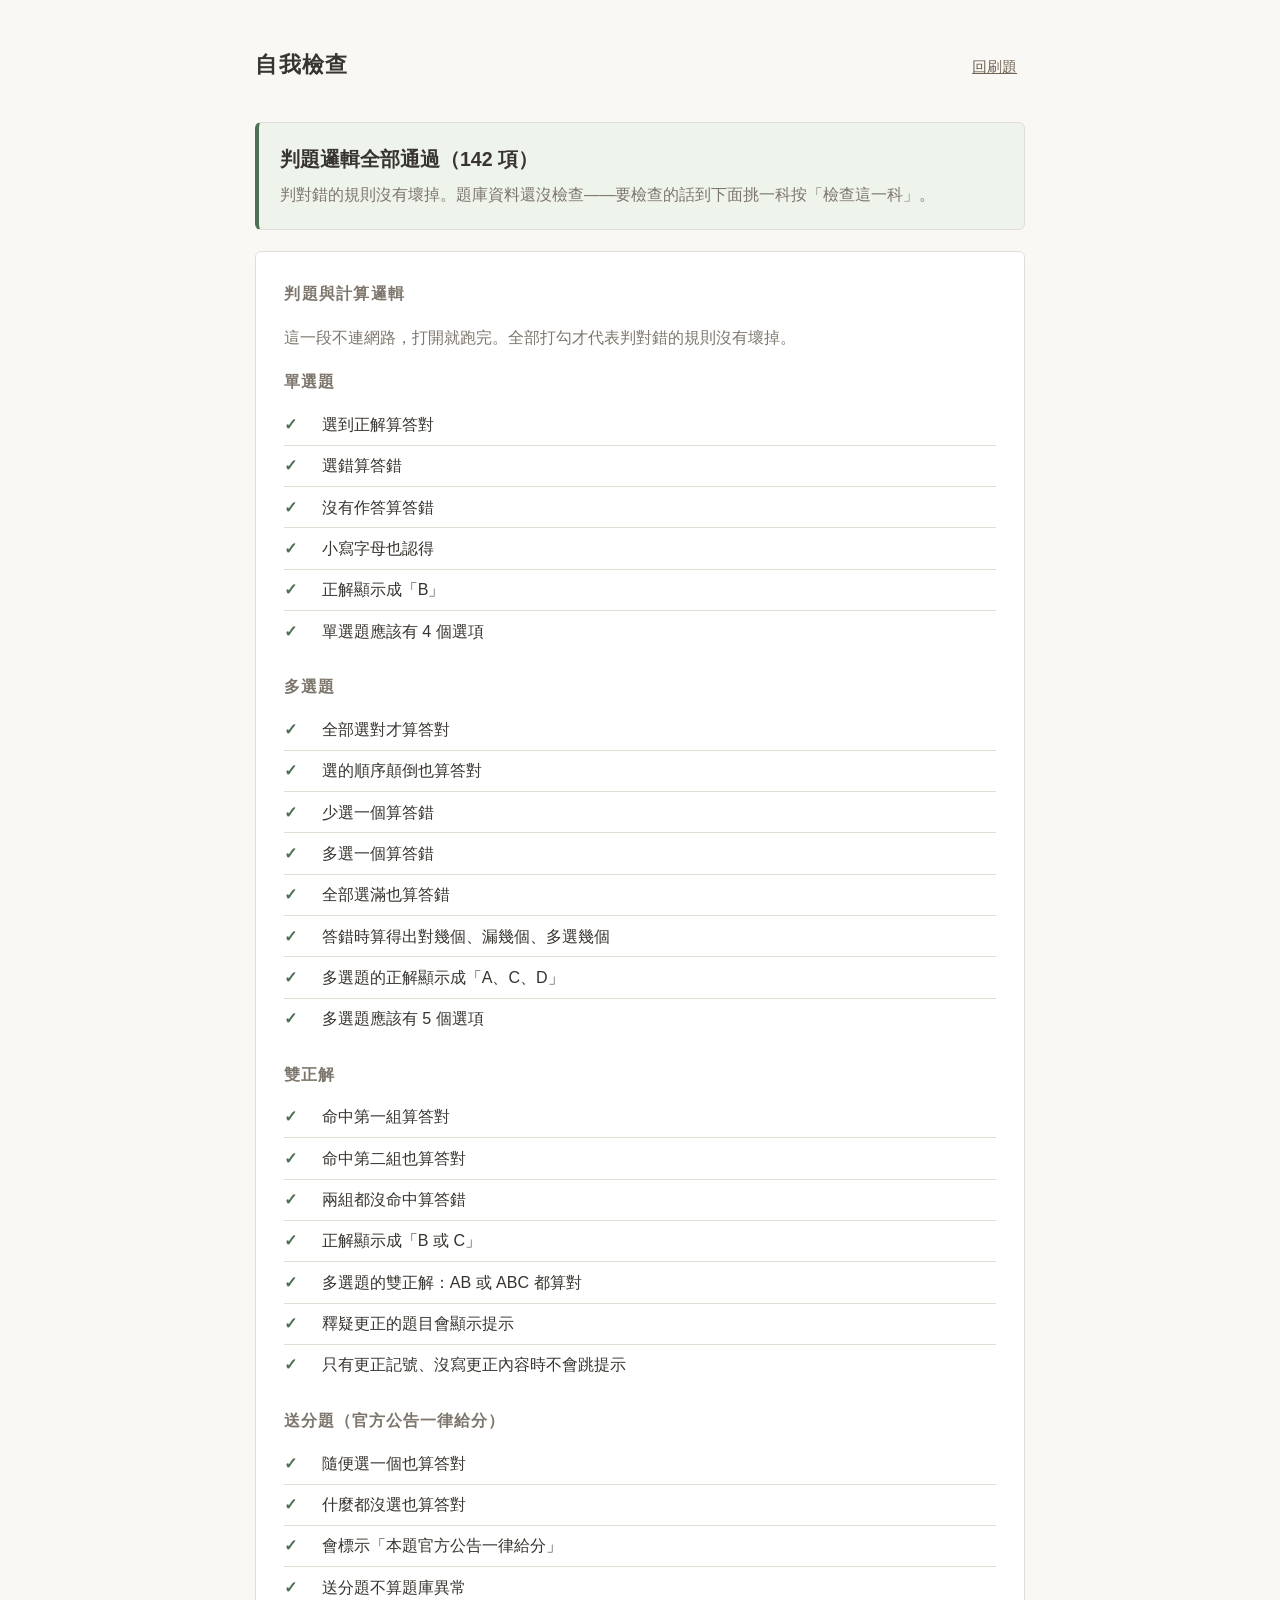
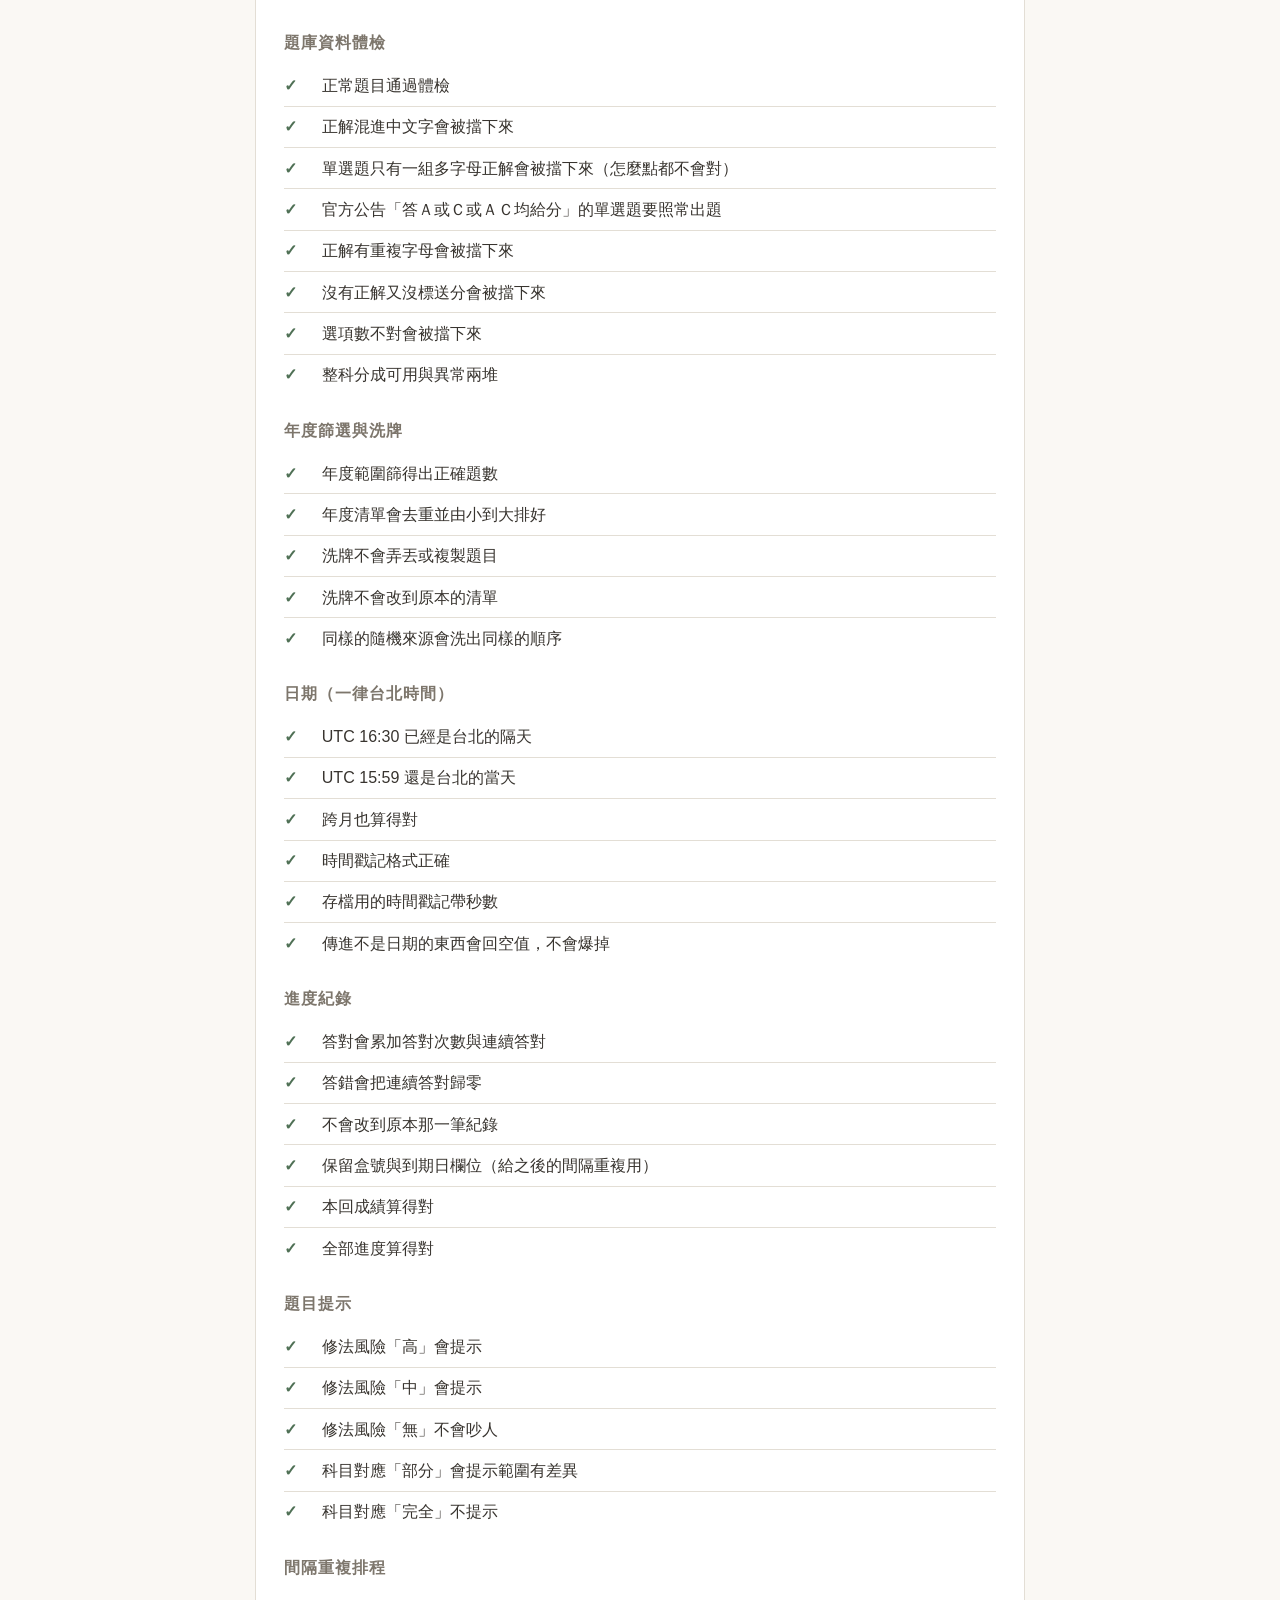
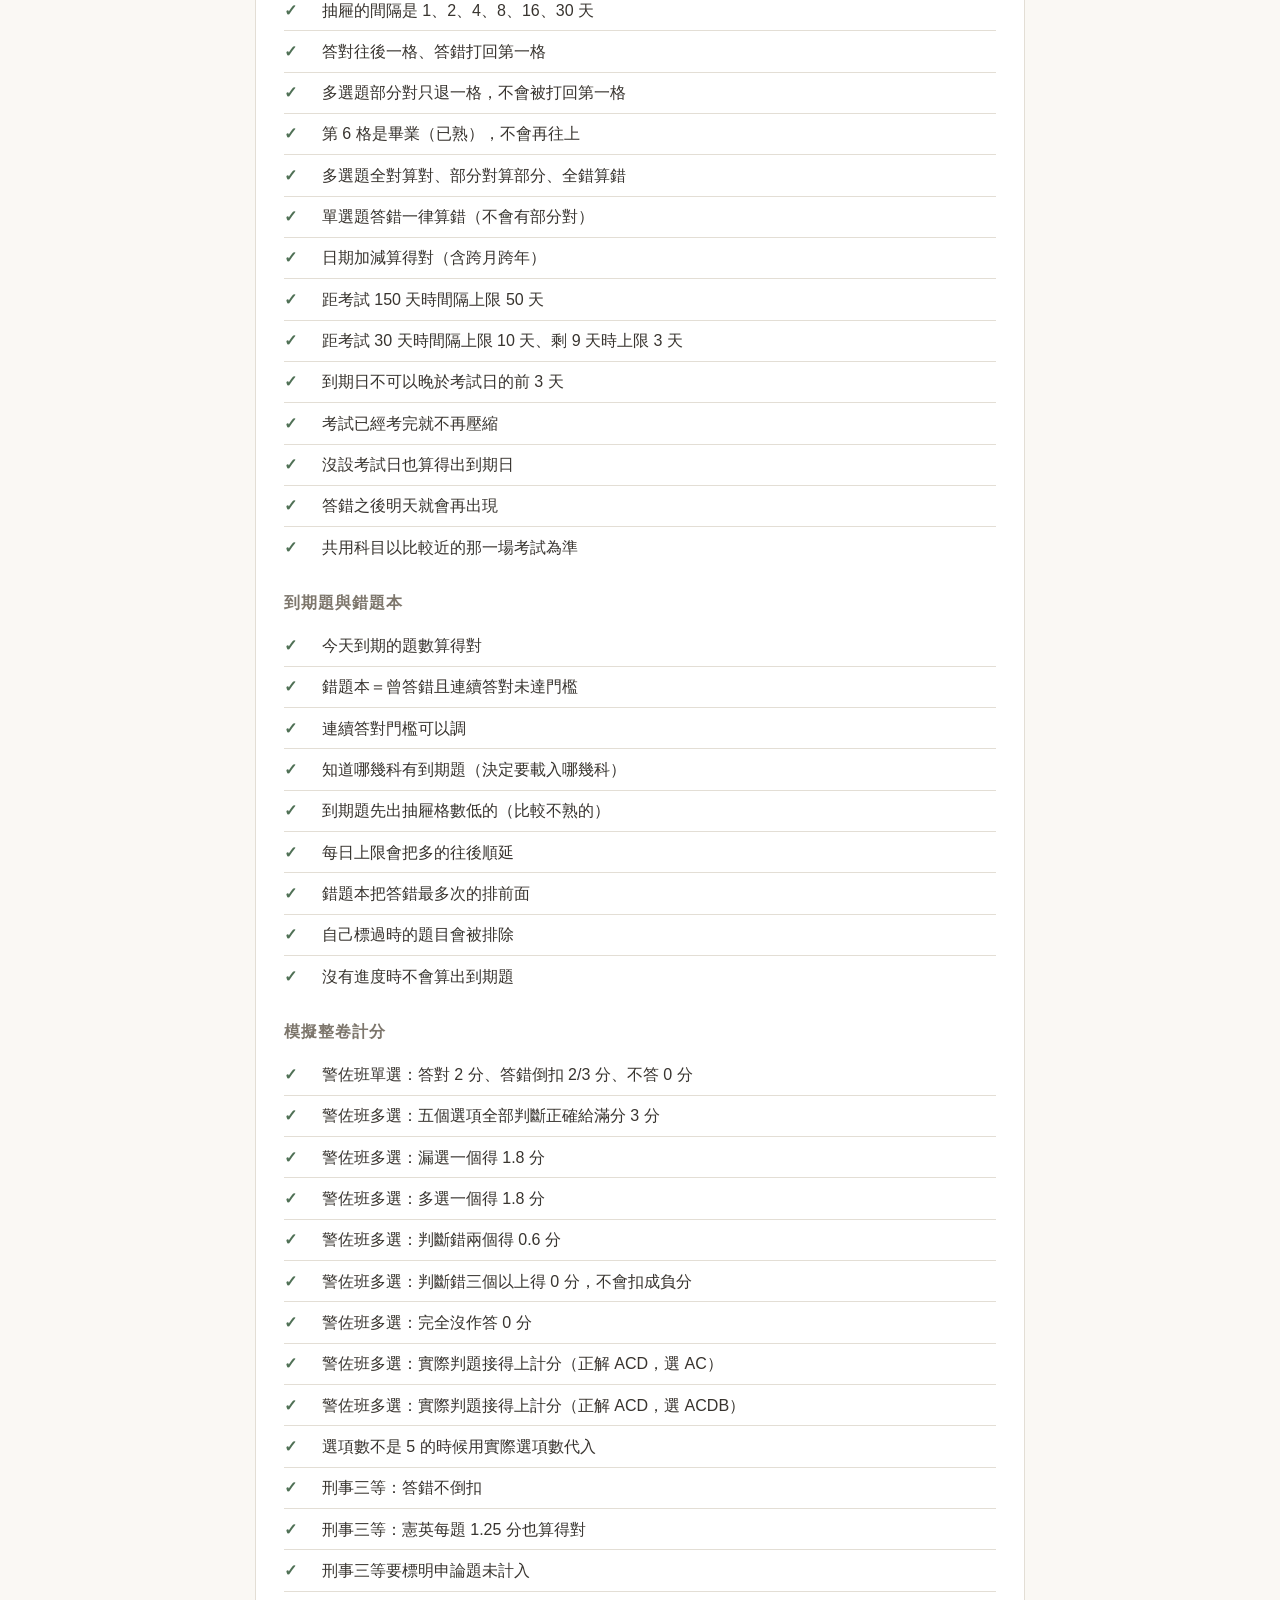
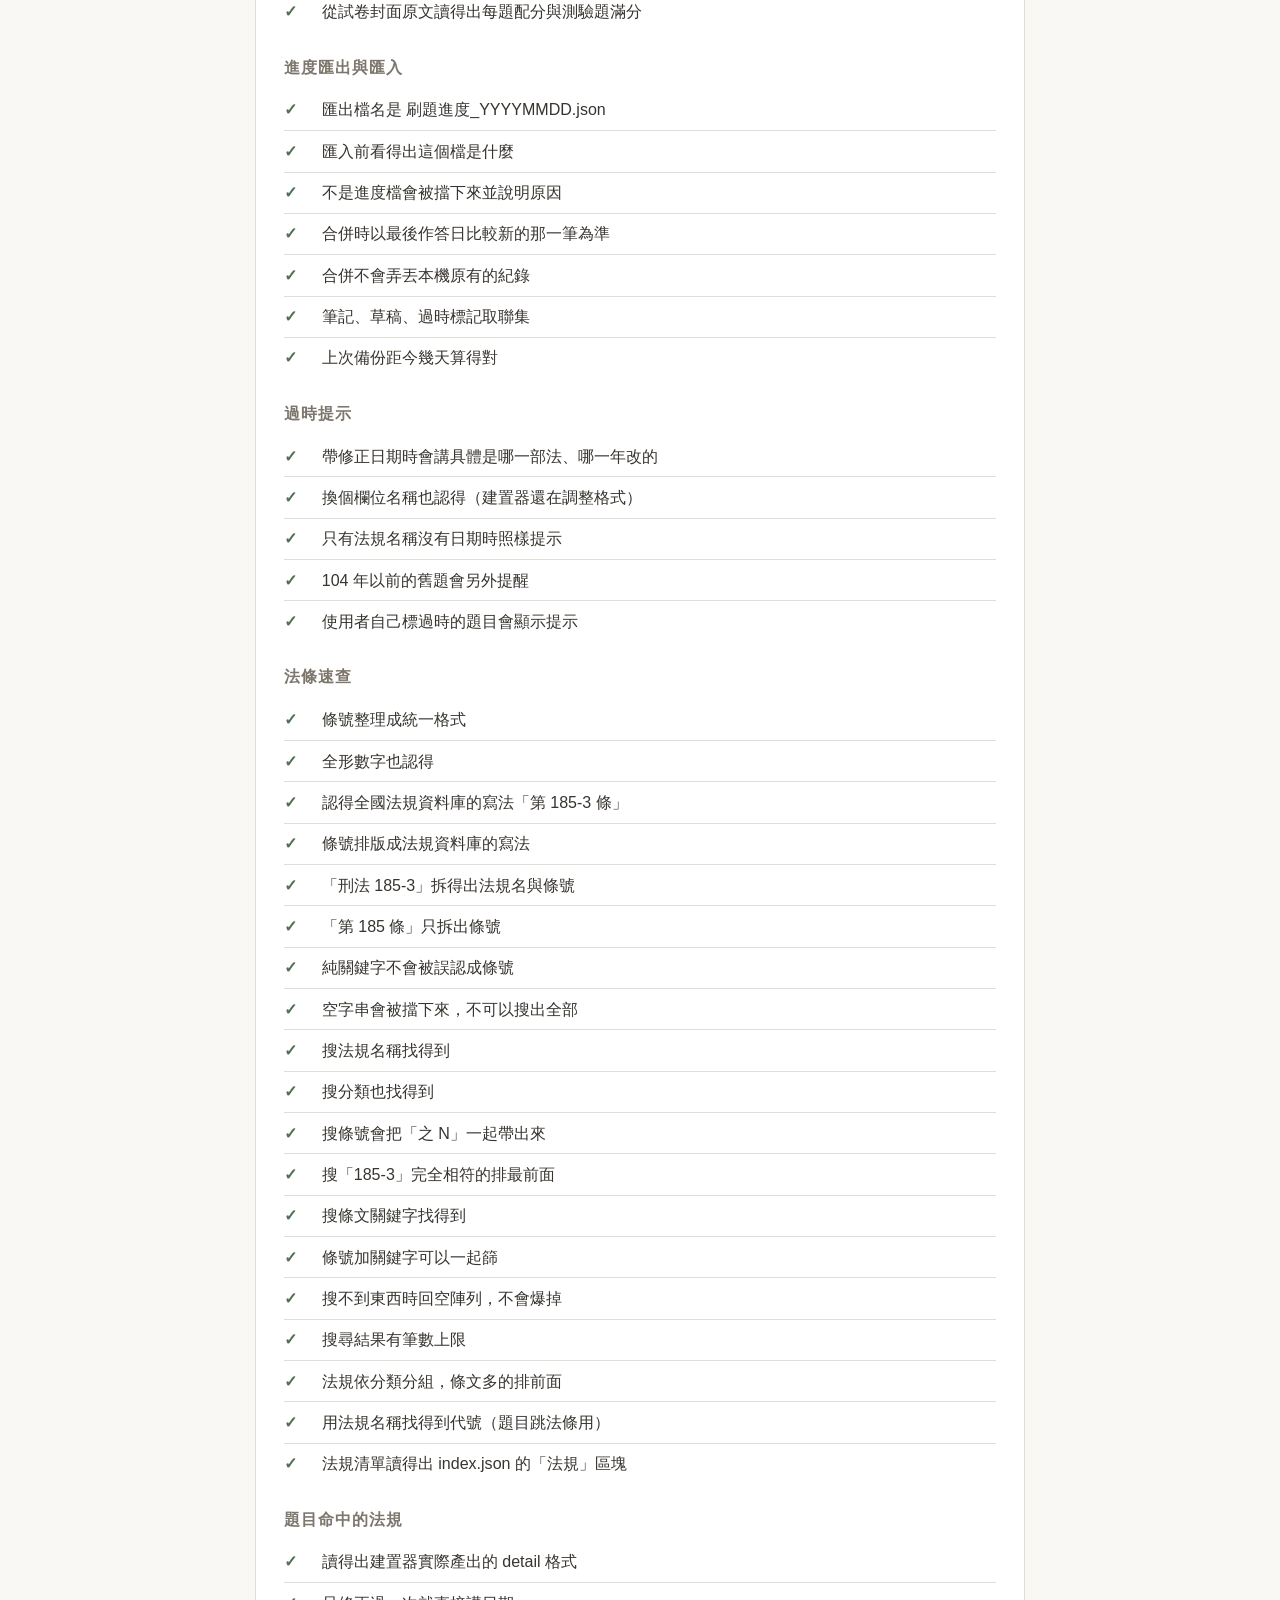
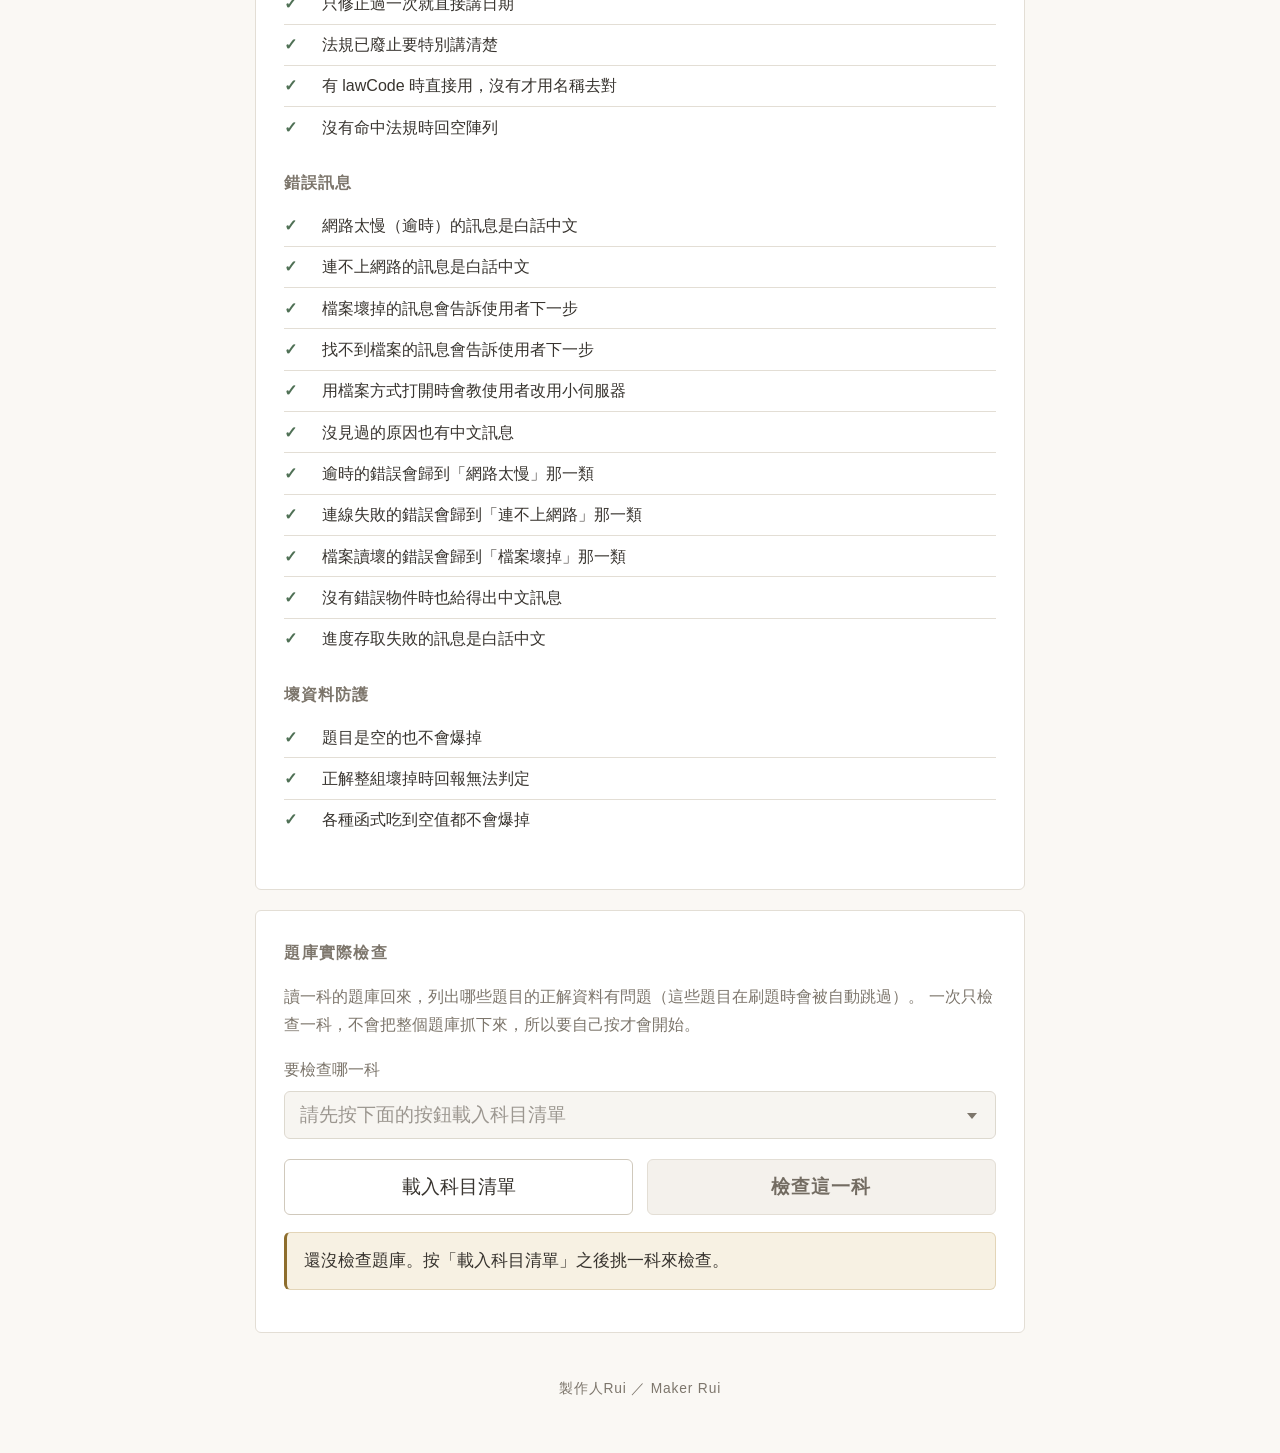
==== commit b6c8a1a1: "第三版：法條速查、申論題庫、法條時效判定、官方出處 題庫擴充到 7586 道選擇題與 359 道申論題，新增警大二技與警察勤務題源。  每題帶官方出處（來源 PDF、原始題號、正解取自標準答案或釋疑更" ====
--- a/self-test.html
+++ b/self-test.html
@@ -882,6 +882,190 @@
     var progress = { staleFlags: { 'q1': { at: '2026-10-16' } } };
     assert(PQPure.userStaleNotice(progress, 'q1').indexOf('已過時') !== -1, '要顯示提示');
     assertSame(PQPure.userStaleNotice(progress, 'q2'), null);
+  });
+
+  /* ---------- 情境：法條速查 ---------- */
+
+  group('法條速查');
+
+  var LAW_LIST = [
+    { code: 'criminal-code', name: '中華民國刑法', category: '刑事法', articles: 422, modified: '115-07-22' },
+    { code: 'criminal-procedure', name: '刑事訴訟法', category: '刑事法', articles: 712, modified: '114-12-01' },
+    { code: 'police-power', name: '警察職權行使法', category: '警察法規', articles: 32, modified: '110-05-26' },
+    { code: 'social-order', name: '社會秩序維護法', category: '警察法規', articles: 94, modified: '114-06-11' }
+  ];
+
+  // 條號寫法照全國法規資料庫的實際格式（第 185-3 條）
+  var ARTICLES = [
+    { no: '第 184 條', text: '損壞軌道、燈塔、標識…' },
+    { no: '第 185 條', text: '損壞或壅塞陸路、水路、橋樑…' },
+    { no: '第 185-1 條', text: '以強暴、脅迫…劫持使用中之航空器…' },
+    { no: '第 185-3 條', text: '駕駛動力交通工具而有下列情形之一者，處三年以下有期徒刑…' },
+    { no: '第 186 條', text: '未受允准，而製造、販賣、運輸…' }
+  ];
+
+  test('條號整理成統一格式', function () {
+    assertSame(PQPure.normalizeArticleKey('第 185 條之 3'), '185-3');
+    assertSame(PQPure.normalizeArticleKey('第185條'), '185');
+    assertSame(PQPure.normalizeArticleKey('185-3'), '185-3');
+    assertSame(PQPure.normalizeArticleKey('185'), '185');
+    assertSame(PQPure.normalizeArticleKey('通訊監察'), null);
+  });
+
+  test('全形數字也認得', function () {
+    assertSame(PQPure.normalizeArticleKey('第１８５條之３'), '185-3');
+  });
+
+  test('認得全國法規資料庫的寫法「第 185-3 條」', function () {
+    // 真實資料用的就是這種寫法，使用者習慣打的是「第 185 條之 3」，兩種都要認
+    assertSame(PQPure.normalizeArticleKey('第 185-3 條'), '185-3');
+    assertSame(PQPure.normalizeArticleKey('第 37-1 條'), '37-1');
+    assertSame(PQPure.parseLawQuery('第 185-3 條').articleKey, '185-3');
+    assertSame(PQPure.parseLawQuery('刑法第 185-3 條').keyword, '刑法');
+  });
+
+  test('條號排版成法規資料庫的寫法', function () {
+    assertSame(PQPure.formatArticleKey('185-3'), '第 185-3 條');
+    assertSame(PQPure.formatArticleKey('185'), '第 185 條');
+    assertSame(PQPure.formatArticleKey(''), '');
+  });
+
+  test('「刑法 185-3」拆得出法規名與條號', function () {
+    var q = PQPure.parseLawQuery('刑法 185-3');
+    assertSame([q.articleKey, q.keyword], ['185-3', '刑法']);
+  });
+
+  test('「第 185 條」只拆出條號', function () {
+    var q = PQPure.parseLawQuery('第 185 條');
+    assertSame([q.articleKey, q.keyword], ['185', '']);
+  });
+
+  test('純關鍵字不會被誤認成條號', function () {
+    var q = PQPure.parseLawQuery('通訊監察');
+    assertSame([q.articleKey, q.keyword], [null, '通訊監察']);
+  });
+
+  test('空字串會被擋下來，不可以搜出全部', function () {
+    assertSame(PQPure.parseLawQuery('').empty, true);
+    assertSame(PQPure.parseLawQuery('   ').empty, true);
+    assertSame(PQPure.searchLawList(LAW_LIST, ''), []);
+    assertSame(PQPure.searchLawList(LAW_LIST, '   '), []);
+    assertSame(PQPure.searchArticles(ARTICLES, ''), []);
+    assertSame(PQPure.searchArticles(ARTICLES, '  '), []);
+  });
+
+  test('搜法規名稱找得到', function () {
+    assertSame(PQPure.searchLawList(LAW_LIST, '刑法').map(function (l) { return l.code; }),
+      ['criminal-code']);
+    assertSame(PQPure.searchLawList(LAW_LIST, '刑事').map(function (l) { return l.code; }),
+      ['criminal-code', 'criminal-procedure']);
+  });
+
+  test('搜分類也找得到', function () {
+    assertSame(PQPure.searchLawList(LAW_LIST, '警察法規').length, 2);
+  });
+
+  test('搜條號會把「之 N」一起帶出來', function () {
+    var hits = PQPure.searchArticles(ARTICLES, '185');
+    assertSame(hits.map(function (a) { return a.no; }),
+      ['第 185 條', '第 185-1 條', '第 185-3 條']);
+  });
+
+  test('搜「185-3」完全相符的排最前面', function () {
+    var hits = PQPure.searchArticles(ARTICLES, '185-3');
+    assertSame(hits[0].no, '第 185-3 條');
+  });
+
+  test('搜條文關鍵字找得到', function () {
+    var hits = PQPure.searchArticles(ARTICLES, '動力交通工具');
+    assertSame(hits.length, 1);
+    assertSame(hits[0].no, '第 185-3 條');
+  });
+
+  test('條號加關鍵字可以一起篩', function () {
+    assertSame(PQPure.searchArticles(ARTICLES, '185 航空器').length, 1);
+    assertSame(PQPure.searchArticles(ARTICLES, '185 不存在的詞').length, 0);
+  });
+
+  test('搜不到東西時回空陣列，不會爆掉', function () {
+    assertSame(PQPure.searchArticles(ARTICLES, '完全不存在的字串'), []);
+    assertSame(PQPure.searchArticles(null, '185'), []);
+    assertSame(PQPure.searchLawList(null, '刑法'), []);
+  });
+
+  test('搜尋結果有筆數上限', function () {
+    var many = [];
+    for (var i = 1; i <= 300; i += 1) many.push({ no: '第 ' + i + ' 條', text: '測試條文' });
+    assertSame(PQPure.searchArticles(many, '測試條文', 50).length, 50);
+  });
+
+  test('法規依分類分組，條文多的排前面', function () {
+    var groups = PQPure.groupLawsByCategory(LAW_LIST);
+    assertSame(groups.map(function (g) { return g.category; }), ['刑事法', '警察法規']);
+    assertSame(groups[0].laws.map(function (l) { return l.name; }), ['刑事訴訟法', '中華民國刑法']);
+  });
+
+  test('用法規名稱找得到代號（題目跳法條用）', function () {
+    assertSame(PQPure.findLawCode(LAW_LIST, '社會秩序維護法'), 'social-order');
+    assertSame(PQPure.findLawCode(LAW_LIST, '刑法'), 'criminal-code');
+    assertSame(PQPure.findLawCode(LAW_LIST, '不存在的法'), null);
+    assertSame(PQPure.findLawCode(LAW_LIST, ''), null);
+  });
+
+  test('法規清單讀得出 index.json 的「法規」區塊', function () {
+    var laws = PQPure.listLaws({
+      '法規': { 'criminal-code': { name: '中華民國刑法', category: '刑事法', articles: 422 } }
+    });
+    assertSame([laws.length, laws[0].code, laws[0].file], [1, 'criminal-code', 'criminal-code.json']);
+  });
+
+  /* ---------- 情境：題目命中的法規 ---------- */
+
+  group('題目命中的法規');
+
+  test('讀得出建置器實際產出的 detail 格式', function () {
+    var question = singleQuestion();
+    question.staleRisk = {
+      level: '中', laws: ['社會秩序維護法'],
+      detail: [{ law: '社會秩序維護法', modifiedAfter: ['110-05-26', '114-06-11'],
+        abandoned: false, matched: '名稱', changeCount: 2 }]
+    };
+    var refs = PQPure.staleLawRefs(question);
+    assertSame([refs.length, refs[0].law, refs[0].abandoned], [1, '社會秩序維護法', false]);
+    assert(PQPure.staleNotice(question).text.indexOf('修正過 2 次') !== -1,
+      '要講修正過幾次：' + PQPure.staleNotice(question).text);
+  });
+
+  test('只修正過一次就直接講日期', function () {
+    var question = singleQuestion();
+    question.staleRisk = { level: '中', detail: [{ law: '警察職權行使法', modifiedAfter: ['110-05-26'] }] };
+    assert(PQPure.staleNotice(question).text.indexOf('警察職權行使法在 110-05-26 修正過') !== -1,
+      '實際：' + PQPure.staleNotice(question).text);
+  });
+
+  test('法規已廢止要特別講清楚', function () {
+    var question = singleQuestion();
+    question.staleRisk = {
+      level: '高', detail: [{ law: '檢肅流氓條例', abandoned: true, modifiedAfter: [] }]
+    };
+    var notice = PQPure.staleNotice(question);
+    assert(notice.abandoned === true, '要標成已廢止');
+    assert(notice.text.indexOf('已經廢止') !== -1 && notice.text.indexOf('不能用') !== -1,
+      '要講得夠白：' + notice.text);
+  });
+
+  test('有 lawCode 時直接用，沒有才用名稱去對', function () {
+    var question = singleQuestion();
+    question.staleRisk = { level: '中', detail: [{ law: '中華民國刑法', lawCode: 'criminal-code' }] };
+    assertSame(PQPure.staleLawRefs(question)[0].lawCode, 'criminal-code');
+    question.staleRisk = { level: '中', detail: [{ law: '中華民國刑法' }] };
+    assertSame(PQPure.staleLawRefs(question)[0].lawCode, null);
+    assertSame(PQPure.findLawCode(LAW_LIST, '中華民國刑法'), 'criminal-code');
+  });
+
+  test('沒有命中法規時回空陣列', function () {
+    assertSame(PQPure.staleLawRefs(singleQuestion()), []);
+    assertSame(PQPure.staleLawRefs(null), []);
   });
 
   /* ---------- 情境十：錯誤訊息（不可以出現英文原文） ---------- */
--- a/css/style.css
+++ b/css/style.css
@@ -929,3 +929,128 @@
 .dialog-body p:last-child {
   margin-bottom: 0;
 }
+
+/* ===================================================================
+ * 法條速查
+ * =================================================================== */
+
+input[type="search"] {
+  width: 100%;
+  min-height: 48px;
+  padding: 0.5rem 0.8rem;
+  font-size: 1rem;
+  color: var(--text);
+  background: var(--card);
+  border: 1px solid var(--border-strong);
+  border-radius: var(--radius);
+  -webkit-appearance: none;
+  appearance: none;
+}
+
+.law-category {
+  margin: 1.1rem 0 0.5rem;
+  font-size: 0.86rem;
+  font-weight: 600;
+  letter-spacing: 0.06em;
+  color: var(--text-sub);
+}
+
+.law-category:first-child {
+  margin-top: 0;
+}
+
+/* 一部法規一列，整列都可以點 */
+.law-row {
+  display: flex;
+  flex-direction: column;
+  align-items: flex-start;
+  gap: 0.1rem;
+  width: 100%;
+  min-height: 52px;
+  padding: 0.6rem 0.9rem;
+  margin-bottom: 0.45rem;
+  text-align: left;
+  background: var(--card);
+  border: 1px solid var(--border);
+  border-radius: var(--radius);
+}
+
+.law-row-name {
+  font-size: 0.96rem;
+  font-weight: 600;
+}
+
+.law-row-meta {
+  font-size: 0.8rem;
+  color: var(--text-sub);
+}
+
+.law-head {
+  margin-bottom: 0.7rem;
+}
+
+.law-name {
+  margin: 0 0 0.2rem;
+  font-size: 1.1rem;
+  font-weight: 600;
+}
+
+.amend-title {
+  font-weight: 600;
+}
+
+/* 條文：原樣保留全形空格的縮排與換行，不要壓成一行 */
+.article {
+  padding: 0.8rem 0;
+  border-bottom: 1px solid var(--border);
+}
+
+.article:last-child {
+  border-bottom: 0;
+}
+
+.article-no {
+  margin: 0 0 0.3rem;
+  font-size: 0.92rem;
+  font-weight: 600;
+  color: var(--accent);
+}
+
+.article-text {
+  margin: 0;
+  font-size: 0.96rem;
+  line-height: 1.95;
+  white-space: pre-wrap;
+  word-break: break-word;
+}
+
+/* 作答後的「查看相關法條」 */
+.law-link-row {
+  display: flex;
+  flex-wrap: wrap;
+  align-items: center;
+  gap: 0.4rem;
+  margin-top: 0.7rem;
+  padding-top: 0.6rem;
+  border-top: 1px dashed var(--border);
+}
+
+.law-link-label {
+  font-size: 0.86rem;
+  color: var(--text-sub);
+}
+
+.law-link {
+  min-height: 40px;
+  padding: 0.3rem 0.7rem;
+  font-size: 0.86rem;
+  color: var(--accent);
+  background: var(--card);
+  border: 1px solid var(--accent);
+  border-radius: var(--radius);
+}
+
+.law-link-plain {
+  font-size: 0.86rem;
+  color: var(--text-sub);
+}
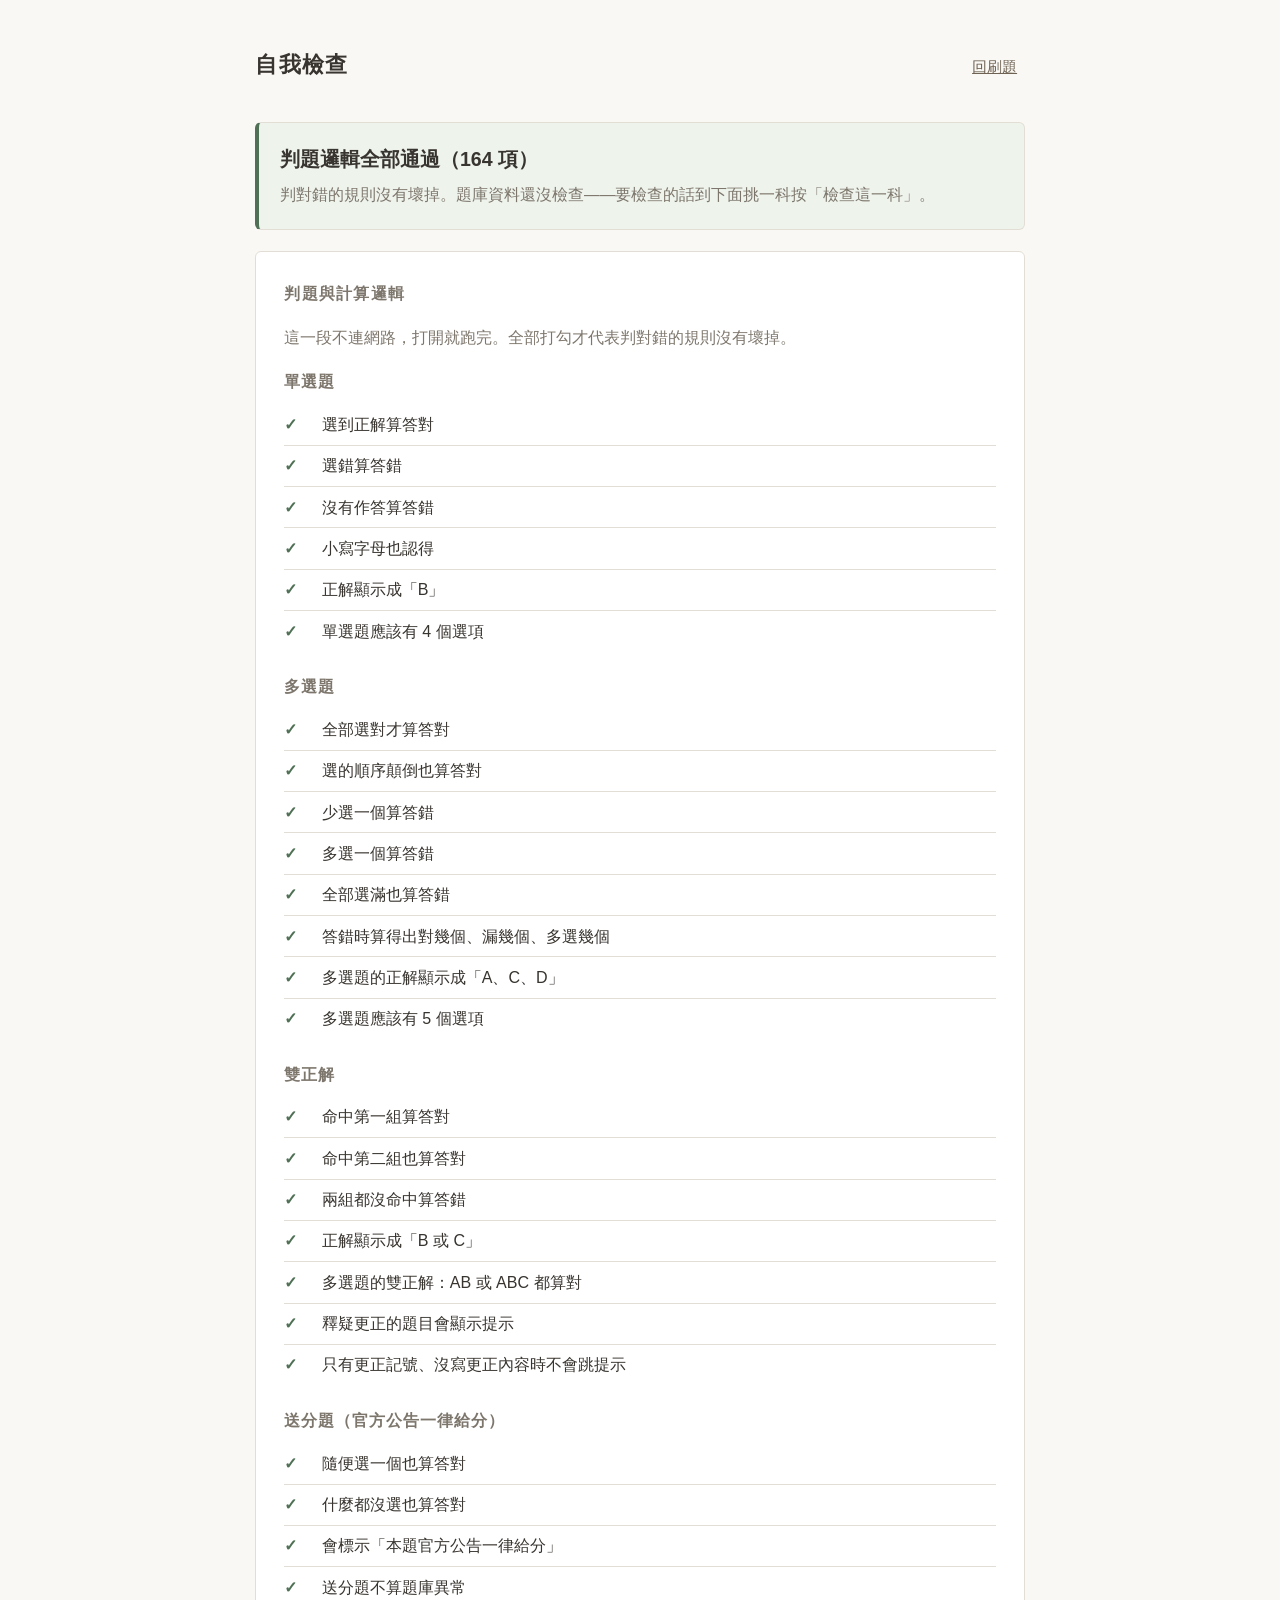
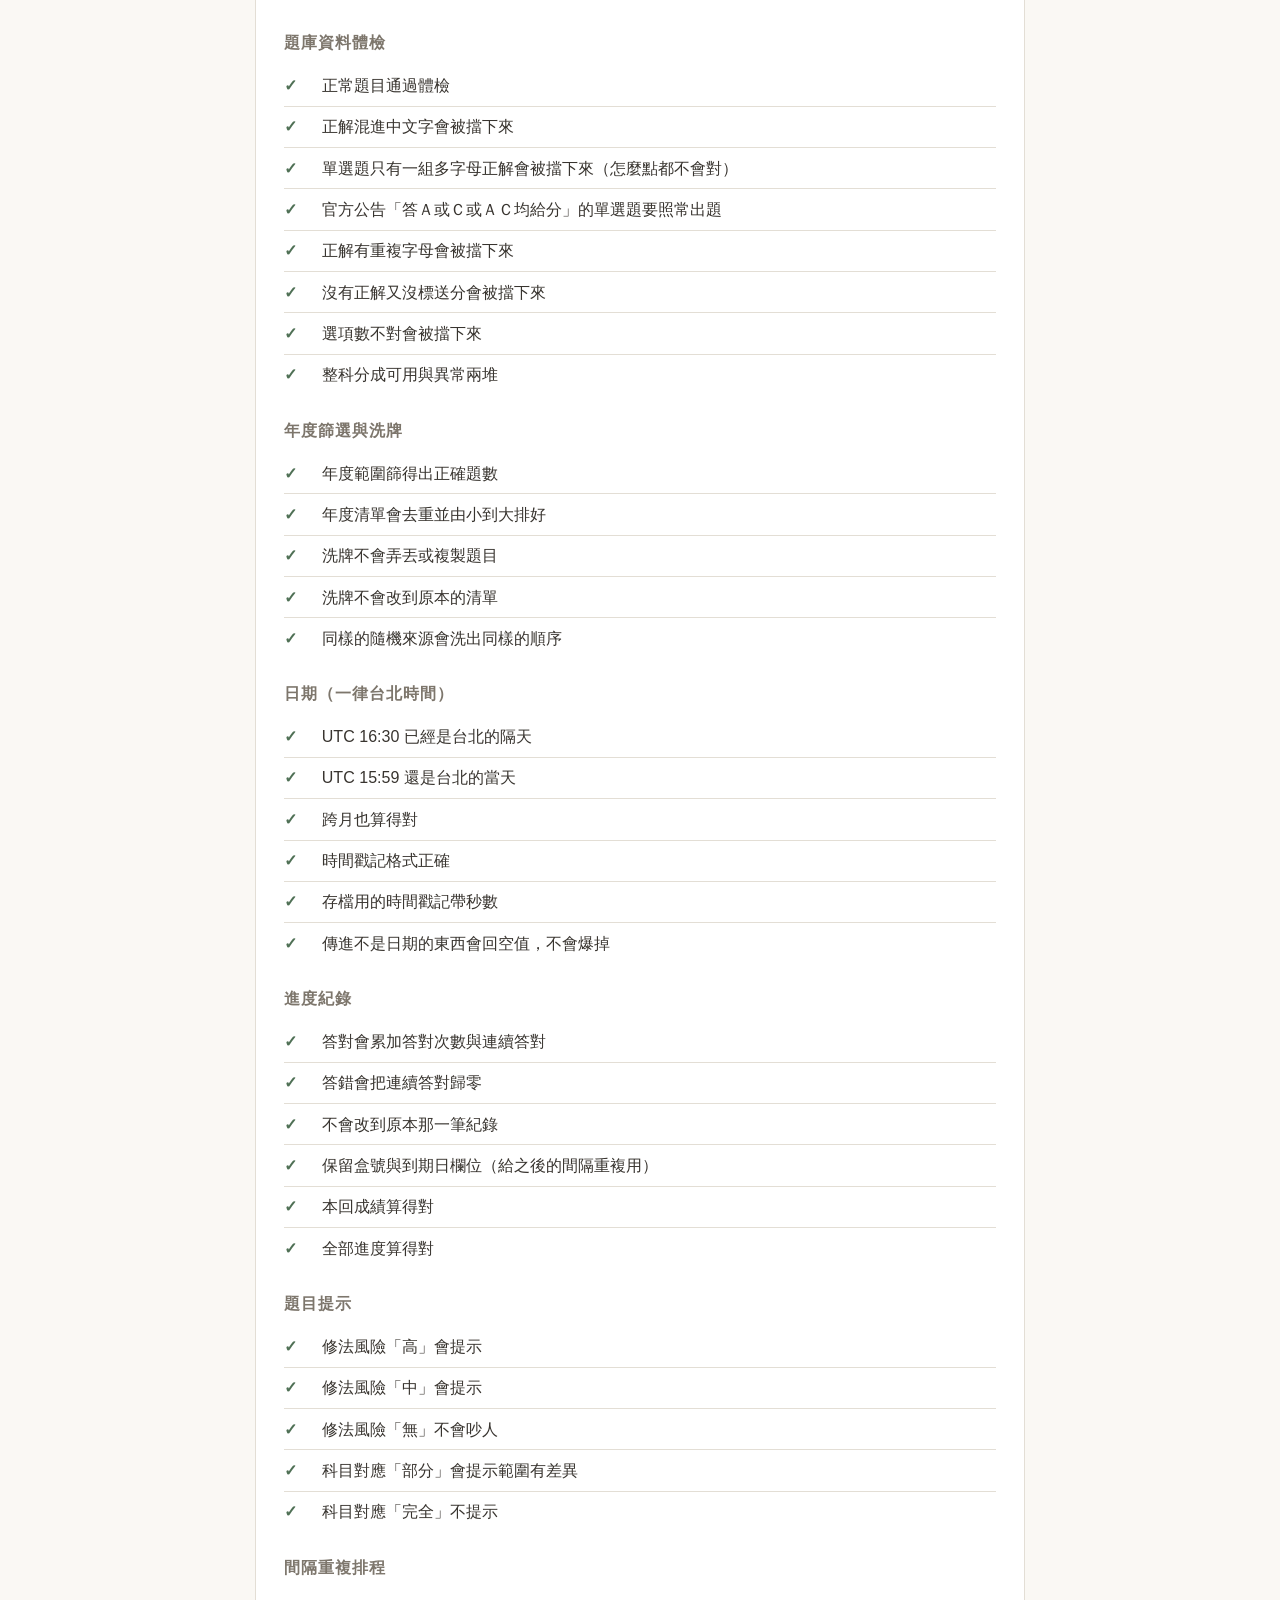
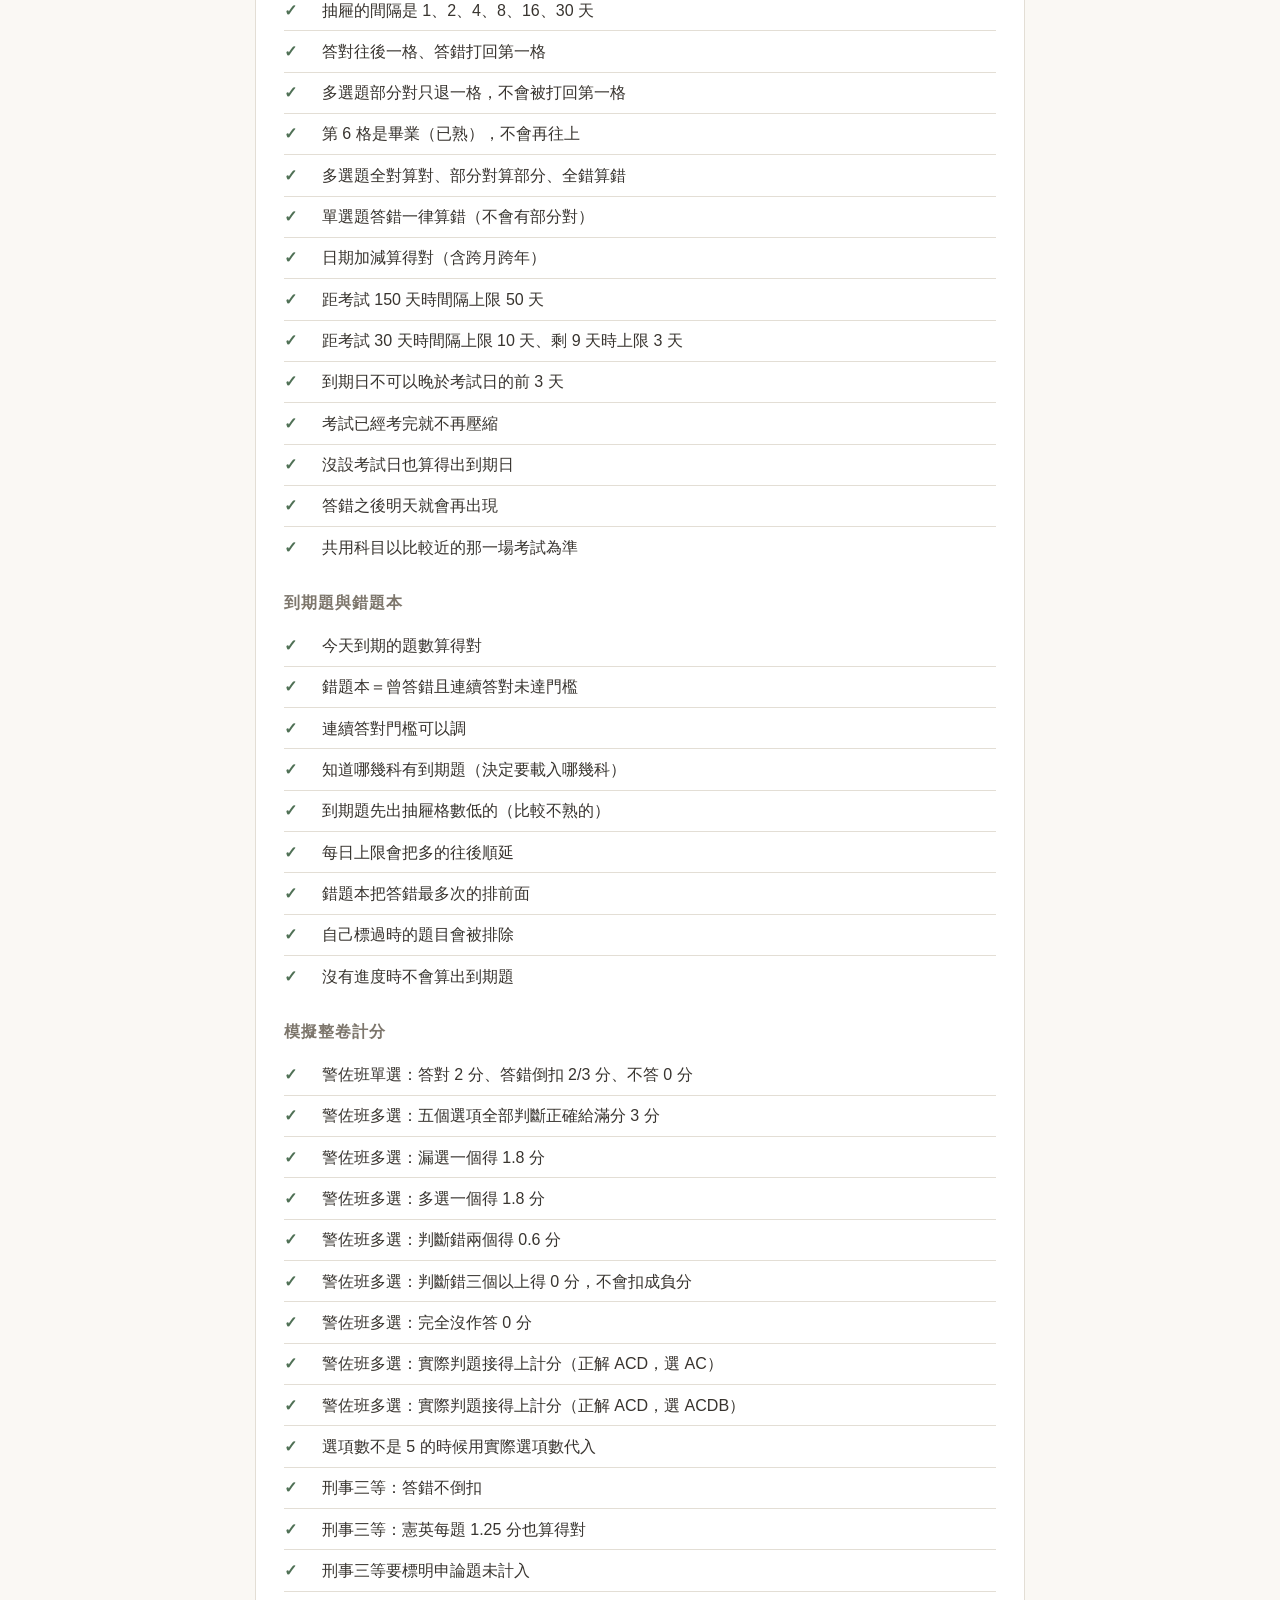
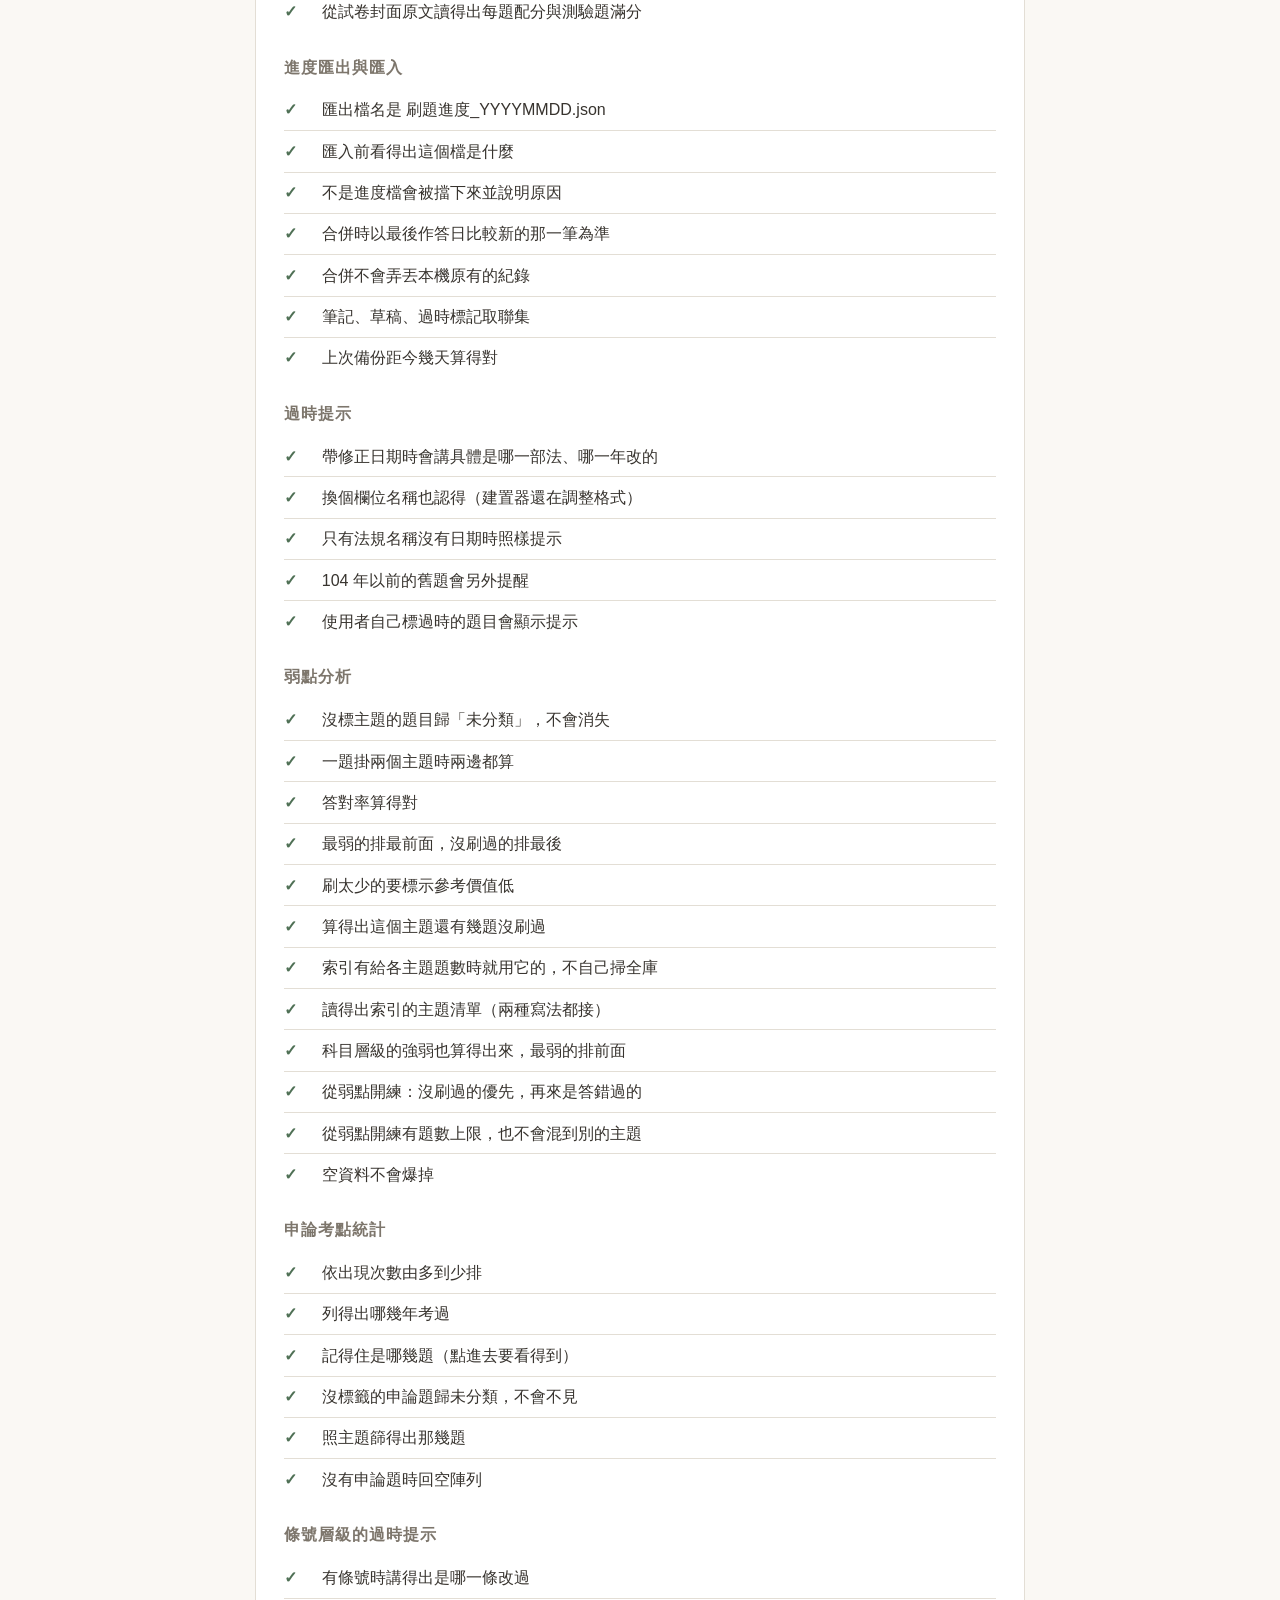
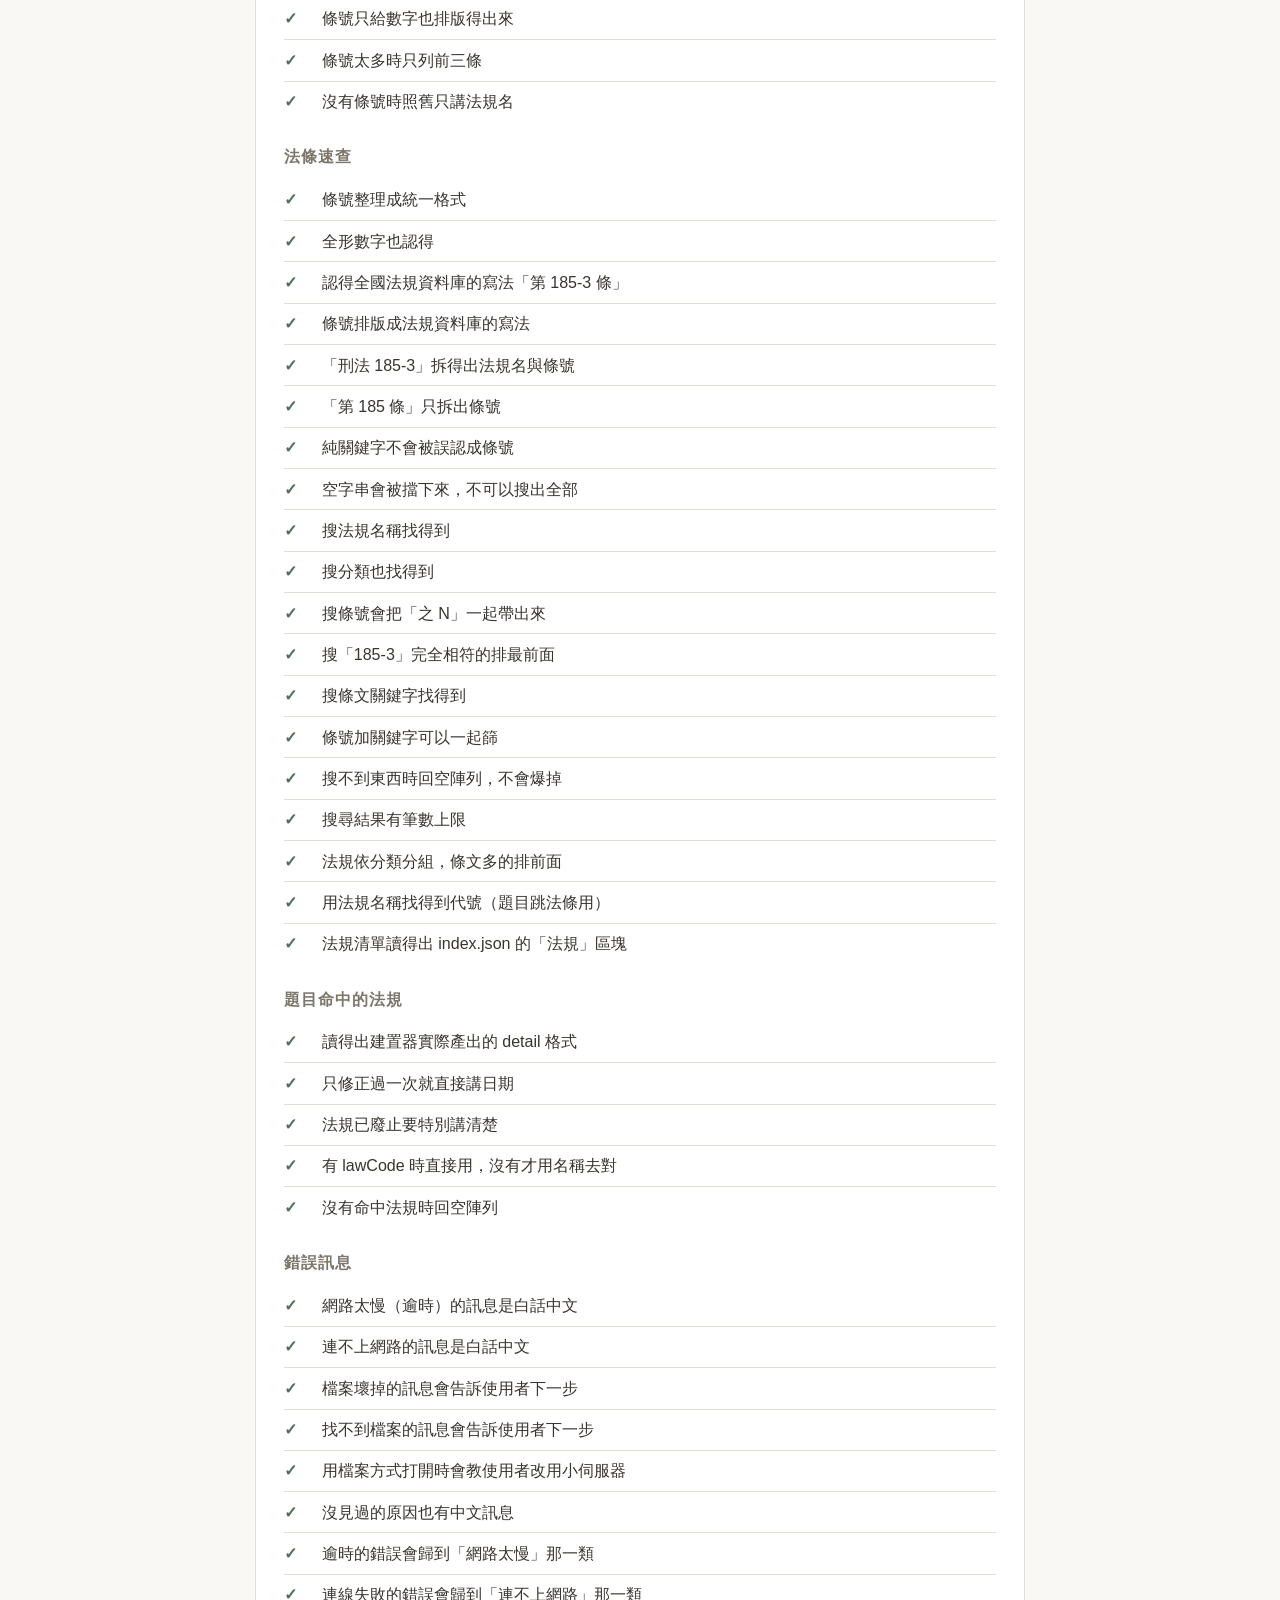
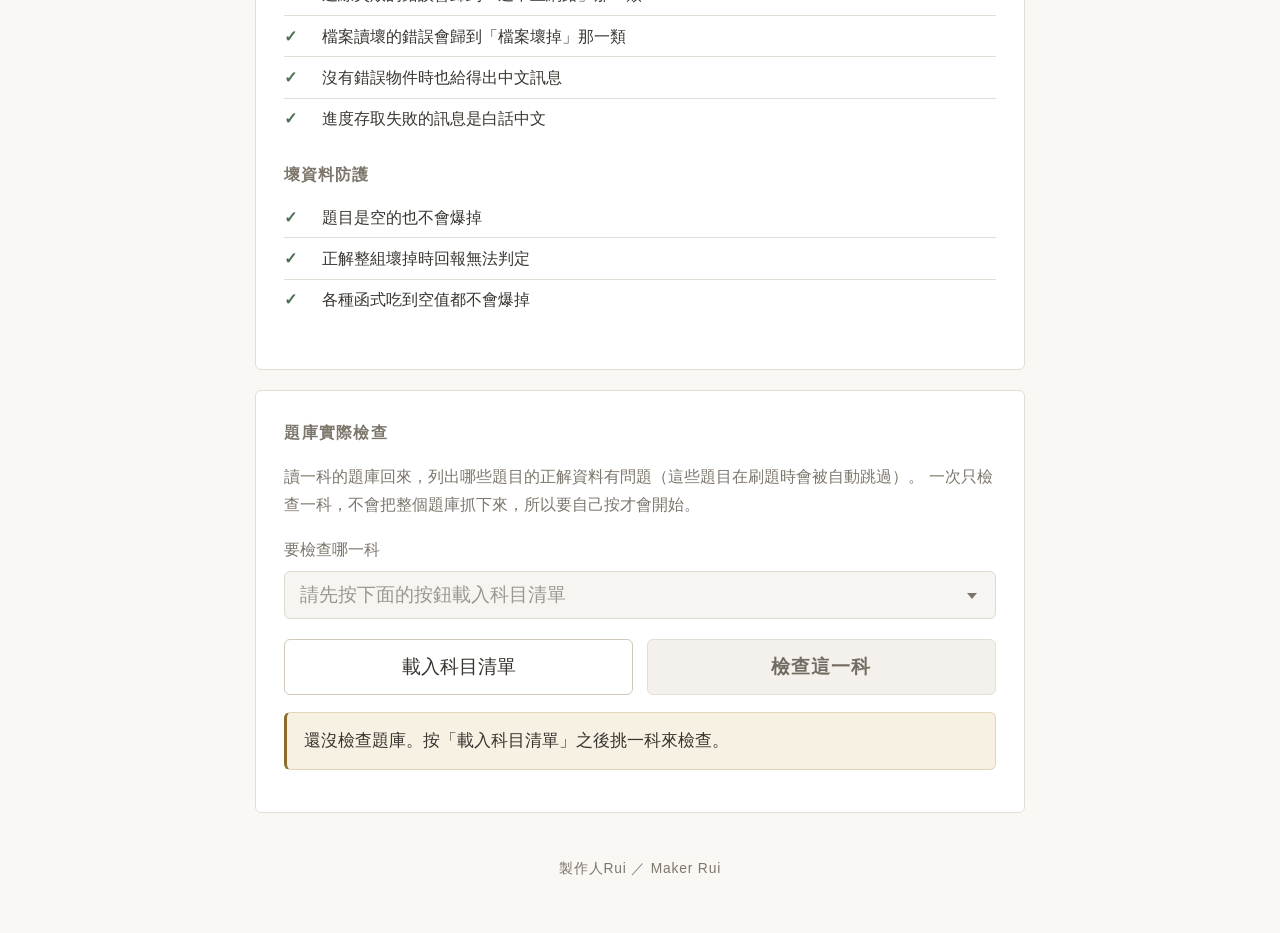
==== commit 8ca79e54: "第四版：條號層級修法比對、主題標籤、弱點分析、申論考點統計 修法判定從「這部法改過」細化到「這題考的那一條有沒有被改」： 從沿革解析出被修正的條號、從題幹解析出所考條號，交叉比對後 「中」風險從 19" ====
--- a/self-test.html
+++ b/self-test.html
@@ -882,6 +882,237 @@
     var progress = { staleFlags: { 'q1': { at: '2026-10-16' } } };
     assert(PQPure.userStaleNotice(progress, 'q1').indexOf('已過時') !== -1, '要顯示提示');
     assertSame(PQPure.userStaleNotice(progress, 'q2'), null);
+  });
+
+  /* ---------- 情境：弱點分析（主題與科目統計） ---------- */
+
+  group('弱點分析');
+
+  function tq(id, subject, topics, year) {
+    return { id: id, subject: subject, topics: topics, year: year || 113, type: 'single',
+      options: { A: '1', B: '2', C: '3', D: '4' }, answers: [['A']] };
+  }
+
+  // 四題：兩題證據法則、兩題搜索扣押（其中一題兩個主題都掛）、一題沒標籤
+  var TOPIC_QUESTIONS = [
+    tq('q1', '刑法及刑事訴訟法', ['證據法則']),
+    tq('q2', '刑法及刑事訴訟法', ['證據法則', '搜索扣押']),
+    tq('q3', '刑法及刑事訴訟法', ['搜索扣押']),
+    tq('q4', '警察法規', []),
+    tq('q5', '警察法規', ['集會遊行'])
+  ];
+
+  var TOPIC_PROGRESS = {
+    questions: {
+      q1: { correctCount: 0, wrongCount: 3, streak: 0, lastAnsweredAt: '2026-10-01' },
+      q2: { correctCount: 1, wrongCount: 1, streak: 1, lastAnsweredAt: '2026-10-02' },
+      q3: { correctCount: 4, wrongCount: 0, streak: 4, lastAnsweredAt: '2026-10-03' },
+      q4: { correctCount: 2, wrongCount: 2, streak: 0, lastAnsweredAt: '2026-10-04' }
+      // q5 沒刷過
+    }
+  };
+
+  test('沒標主題的題目歸「未分類」，不會消失', function () {
+    assertSame(PQPure.topicsOf({ topics: [] }), ['未分類']);
+    assertSame(PQPure.topicsOf({}), ['未分類']);
+    assertSame(PQPure.topicsOf({ topics: ['證據法則'] }), ['證據法則']);
+    assertSame(PQPure.topicsOf({ topics: ['', '  ', '搜索扣押'] }), ['搜索扣押']);
+    var rows = PQPure.topicStats(TOPIC_QUESTIONS, TOPIC_PROGRESS);
+    var names = rows.map(function (r) { return r.topic; }).sort();
+    assertSame(names, ['集會遊行', '搜索扣押', '未分類', '證據法則'].sort());
+  });
+
+  test('一題掛兩個主題時兩邊都算', function () {
+    var rows = PQPure.topicStats(TOPIC_QUESTIONS, TOPIC_PROGRESS);
+    var find = function (name) {
+      return rows.filter(function (r) { return r.topic === name; })[0];
+    };
+    assertSame(find('證據法則').total, 2);      // q1、q2
+    assertSame(find('搜索扣押').total, 2);      // q2、q3
+  });
+
+  test('答對率算得對', function () {
+    var rows = PQPure.topicStats(TOPIC_QUESTIONS, TOPIC_PROGRESS);
+    var find = function (name) {
+      return rows.filter(function (r) { return r.topic === name; })[0];
+    };
+    // 證據法則：q1 對0錯3、q2 對1錯1 → 共作答 5 次、對 1 次 = 20%
+    assertSame([find('證據法則').times, find('證據法則').correct, find('證據法則').accuracy], [5, 1, 20]);
+    // 搜索扣押：q2 對1錯1、q3 對4錯0 → 共 6 次、對 5 次 = 83%
+    assertSame([find('搜索扣押').times, find('搜索扣押').correct, find('搜索扣押').accuracy], [6, 5, 83]);
+  });
+
+  test('最弱的排最前面，沒刷過的排最後', function () {
+    var rows = PQPure.topicStats(TOPIC_QUESTIONS, TOPIC_PROGRESS);
+    assertSame(rows[0].topic, '證據法則');            // 20% 最弱
+    assertSame(rows[rows.length - 1].topic, '集會遊行'); // 還沒刷過，排最後
+    assertSame(rows[rows.length - 1].accuracy, null);
+  });
+
+  test('刷太少的要標示參考價值低', function () {
+    var rows = PQPure.topicStats(TOPIC_QUESTIONS, TOPIC_PROGRESS, { minAnswered: 5 });
+    rows.forEach(function (row) {
+      if (row.answered > 0 && row.answered < 5) {
+        assert(row.lowConfidence === true, row.topic + ' 只刷過 ' + row.answered + ' 題，要標示');
+      }
+    });
+    // 門檻可以調
+    var loose = PQPure.topicStats(TOPIC_QUESTIONS, TOPIC_PROGRESS, { minAnswered: 1 });
+    assertSame(loose.filter(function (r) { return r.lowConfidence; }).length, 0);
+  });
+
+  test('算得出這個主題還有幾題沒刷過', function () {
+    var rows = PQPure.topicStats(TOPIC_QUESTIONS, TOPIC_PROGRESS);
+    var find = function (name) { return rows.filter(function (r) { return r.topic === name; })[0]; };
+    assertSame(find('集會遊行').untouched, 1);
+    assertSame(find('證據法則').untouched, 0);
+  });
+
+  test('索引有給各主題題數時就用它的，不自己掃全庫', function () {
+    var rows = PQPure.topicStats(TOPIC_QUESTIONS, TOPIC_PROGRESS,
+      { topicTotals: { '證據法則': 180, '搜索扣押': 95 } });
+    var find = function (name) { return rows.filter(function (r) { return r.topic === name; })[0]; };
+    assertSame(find('證據法則').total, 180);
+    assertSame(find('搜索扣押').total, 95);
+    assertSame(find('未分類').total, 1);     // 索引沒給的就用實際算的
+    // 題庫總題數與「還沒刷過」要用同一個基準，不可以一個用索引、一個用實際載入的
+    assertSame(find('證據法則').untouched, 180 - find('證據法則').answered);
+  });
+
+  test('讀得出索引的主題清單（兩種寫法都接）', function () {
+    assertSame(PQPure.readTopicTotals({ topics: { '證據法則': 180 } }), { '證據法則': 180 });
+    assertSame(PQPure.readTopicTotals({ topics: { '證據法則': { count: 180 } } }), { '證據法則': 180 });
+    assertSame(PQPure.readTopicTotals({ '主題': { '搜索扣押': 95 } }), { '搜索扣押': 95 });
+    assertSame(PQPure.readTopicTotals({}), null);
+    assertSame(PQPure.readTopicTotals(null), null);
+  });
+
+  test('科目層級的強弱也算得出來，最弱的排前面', function () {
+    var rows = PQPure.subjectStats(TOPIC_QUESTIONS, TOPIC_PROGRESS);
+    // 警察法規 q4 對2錯2 = 50%；刑法及刑事訴訟法 對5錯4 = 56%，所以警察法規比較弱
+    assertSame(rows[0].subject, '警察法規');
+    assertSame(rows[0].accuracy, 50);
+    assertSame([rows[0].total, rows[0].answered, rows[0].untouched], [2, 1, 1]);
+    var clawp = rows.filter(function (r) { return r.subject === '刑法及刑事訴訟法'; })[0];
+    assertSame([clawp.accuracy, clawp.answered, clawp.times], [56, 3, 9]);
+  });
+
+  test('從弱點開練：沒刷過的優先，再來是答錯過的', function () {
+    var picked = PQPure.pickTopicQuestions(
+      [tq('a', '科', ['證據法則']), tq('b', '科', ['證據法則']), tq('c', '科', ['證據法則']), tq('d', '科', ['其他'])],
+      { questions: {
+        b: { correctCount: 0, wrongCount: 5 },
+        c: { correctCount: 3, wrongCount: 0 }
+      } },
+      '證據法則', 10, function () { return 0.5; });
+    assertSame(picked.map(function (q) { return q.id; }), ['a', 'b', 'c']);  // 沒刷過→答錯過→已會
+  });
+
+  test('從弱點開練有題數上限，也不會混到別的主題', function () {
+    var picked = PQPure.pickTopicQuestions(TOPIC_QUESTIONS, TOPIC_PROGRESS, '搜索扣押', 1, Math.random);
+    assertSame(picked.length, 1);
+    assert(PQPure.topicsOf(picked[0]).indexOf('搜索扣押') !== -1, '挑出來的要是這個主題的題目');
+  });
+
+  test('空資料不會爆掉', function () {
+    assertSame(PQPure.topicStats(null, null), []);
+    assertSame(PQPure.subjectStats(null, null), []);
+    assertSame(PQPure.pickTopicQuestions(null, null, '證據法則', 5, Math.random), []);
+  });
+
+  /* ---------- 情境：申論考點統計 ---------- */
+
+  group('申論考點統計');
+
+  function eq(id, year, topics) {
+    return { id: id, type: 'essay', year: year, subject: '偵查法學', topics: topics, stem: '題目' };
+  }
+
+  var ESSAY_QUESTIONS = [
+    eq('e1', 95, ['搜索與扣押']),
+    eq('e2', 99, ['搜索與扣押', '證據能力']),
+    eq('e3', 103, ['搜索與扣押']),
+    eq('e4', 107, ['證據能力']),
+    eq('e5', 111, ['搜索與扣押']),
+    eq('e6', 114, ['搜索與扣押']),
+    eq('e7', 114, [])
+  ];
+
+  test('依出現次數由多到少排', function () {
+    var rows = PQPure.essayTopicStats(ESSAY_QUESTIONS);
+    assertSame(rows[0].topic, '搜索與扣押');
+    assertSame(rows[0].count, 5);
+    assertSame(rows[1].topic, '證據能力');
+    assertSame(rows[1].count, 2);
+  });
+
+  test('列得出哪幾年考過', function () {
+    var rows = PQPure.essayTopicStats(ESSAY_QUESTIONS);
+    assertSame(rows[0].years, [95, 99, 103, 111, 114]);
+    assertSame(rows[0].yearCount, 5);
+    assertSame(rows[0].latestYear, 114);
+  });
+
+  test('記得住是哪幾題（點進去要看得到）', function () {
+    var rows = PQPure.essayTopicStats(ESSAY_QUESTIONS);
+    assertSame(rows[0].ids, ['e1', 'e2', 'e3', 'e5', 'e6']);
+  });
+
+  test('沒標籤的申論題歸未分類，不會不見', function () {
+    var rows = PQPure.essayTopicStats(ESSAY_QUESTIONS);
+    var untagged = rows.filter(function (r) { return r.topic === '未分類'; })[0];
+    assertSame([untagged.count, untagged.years], [1, [114]]);
+  });
+
+  test('照主題篩得出那幾題', function () {
+    assertSame(PQPure.filterByTopic(ESSAY_QUESTIONS, '證據能力').map(function (q) { return q.id; }),
+      ['e2', 'e4']);
+    assertSame(PQPure.filterByTopic(ESSAY_QUESTIONS, '未分類').map(function (q) { return q.id; }),
+      ['e7']);
+    assertSame(PQPure.filterByTopic(ESSAY_QUESTIONS, '').length, ESSAY_QUESTIONS.length);
+  });
+
+  test('沒有申論題時回空陣列', function () {
+    assertSame(PQPure.essayTopicStats([]), []);
+    assertSame(PQPure.essayTopicStats(null), []);
+  });
+
+  /* ---------- 情境：條號層級的過時提示 ---------- */
+
+  group('條號層級的過時提示');
+
+  test('有條號時講得出是哪一條改過', function () {
+    var question = singleQuestion();
+    question.staleRisk = { level: '高', detail: [
+      { law: '中華民國刑法', articles: ['第 339-4 條'], modifiedAfter: ['113-07-31'] }
+    ] };
+    var text = PQPure.staleNotice(question).text;
+    assert(text.indexOf('中華民國刑法第 339-4 條在 113-07-31 修正過') !== -1, '實際：' + text);
+  });
+
+  test('條號只給數字也排版得出來', function () {
+    var question = singleQuestion();
+    question.staleRisk = { level: '中', detail: [
+      { law: '刑事訴訟法', '條號': ['122'], modifiedAfter: ['114-01-01'] }
+    ] };
+    assert(PQPure.staleNotice(question).text.indexOf('刑事訴訟法第 122 條') !== -1,
+      '實際：' + PQPure.staleNotice(question).text);
+  });
+
+  test('條號太多時只列前三條', function () {
+    var question = singleQuestion();
+    question.staleRisk = { level: '中', detail: [
+      { law: '刑事訴訟法', articles: ['第 1 條', '第 2 條', '第 3 條', '第 4 條'], modifiedAfter: ['114-01-01'] }
+    ] };
+    var text = PQPure.staleNotice(question).text;
+    assert(text.indexOf('等條文') !== -1, '要寫「等條文」：' + text);
+    assert(text.indexOf('第 4 條') === -1, '不該列到第四條：' + text);
+  });
+
+  test('沒有條號時照舊只講法規名', function () {
+    var question = singleQuestion();
+    question.staleRisk = { level: '中', detail: [{ law: '社會秩序維護法', modifiedAfter: ['114-06-11'] }] };
+    assertSame(PQPure.staleNotice(question).text, '這題涉及的社會秩序維護法在 114-06-11 修正過，答案僅供參考');
   });
 
   /* ---------- 情境：法條速查 ---------- */
--- a/css/style.css
+++ b/css/style.css
@@ -1054,3 +1054,105 @@
   font-size: 0.86rem;
   color: var(--text-sub);
 }
+
+/* ===================================================================
+ * 弱點分析與申論考點統計
+ * =================================================================== */
+
+/* 一列統計：名稱＋數字＋強弱長條 */
+.stat-line {
+  display: block;
+  width: 100%;
+  padding: 0.7rem 0.9rem;
+  margin-bottom: 0.5rem;
+  text-align: left;
+  background: var(--card);
+  border: 1px solid var(--border);
+  border-radius: var(--radius);
+}
+
+.stat-line-clickable {
+  min-height: 52px;
+  border-color: var(--border-strong);
+  cursor: pointer;
+}
+
+.stat-line-head {
+  display: flex;
+  align-items: baseline;
+  justify-content: space-between;
+  gap: 0.6rem;
+  margin-bottom: 0.35rem;
+}
+
+.stat-line-name {
+  font-size: 0.96rem;
+  font-weight: 600;
+}
+
+.stat-line-rate {
+  flex: 0 0 auto;
+  font-size: 0.96rem;
+  font-weight: 600;
+  white-space: nowrap;
+}
+
+/* 強弱用低飽和的三段色，不要紅綠燈那種刺眼對比 */
+.rate-low { color: var(--ng); }
+.rate-mid { color: var(--warn); }
+.rate-high { color: var(--ok); }
+.rate-none { color: var(--text-sub); }
+
+.stat-bar {
+  height: 6px;
+  margin-bottom: 0.4rem;
+  background: #efebe4;
+  border-radius: 999px;
+  overflow: hidden;
+}
+
+.stat-bar-fill {
+  height: 100%;
+  border-radius: 999px;
+  background: var(--text-sub);
+}
+
+.stat-bar-fill.rate-low { background: var(--ng); }
+.stat-bar-fill.rate-mid { background: var(--warn); }
+.stat-bar-fill.rate-high { background: var(--ok); }
+
+.stat-line-note {
+  display: block;
+  font-size: 0.8rem;
+  color: var(--text-sub);
+  line-height: 1.7;
+}
+
+/* 「只刷過 3 題，參考價值低」——這行很重要，不可以讓他被統計假象嚇到 */
+.stat-line-warn {
+  display: inline-block;
+  margin-top: 0.3rem;
+  padding: 0.05rem 0.5rem;
+  font-size: 0.78rem;
+  color: var(--warn);
+  background: var(--warn-bg);
+  border: 1px solid var(--warn-border);
+  border-radius: 999px;
+}
+
+/* 申論考點的年度標籤列 */
+.year-chips {
+  display: flex;
+  flex-wrap: wrap;
+  gap: 0.3rem;
+  margin-bottom: 0.4rem;
+}
+
+.year-chip {
+  padding: 0.05rem 0.5rem;
+  font-size: 0.78rem;
+  color: var(--accent);
+  background: var(--accent-tint);
+  border-radius: 999px;
+  white-space: nowrap;
+}
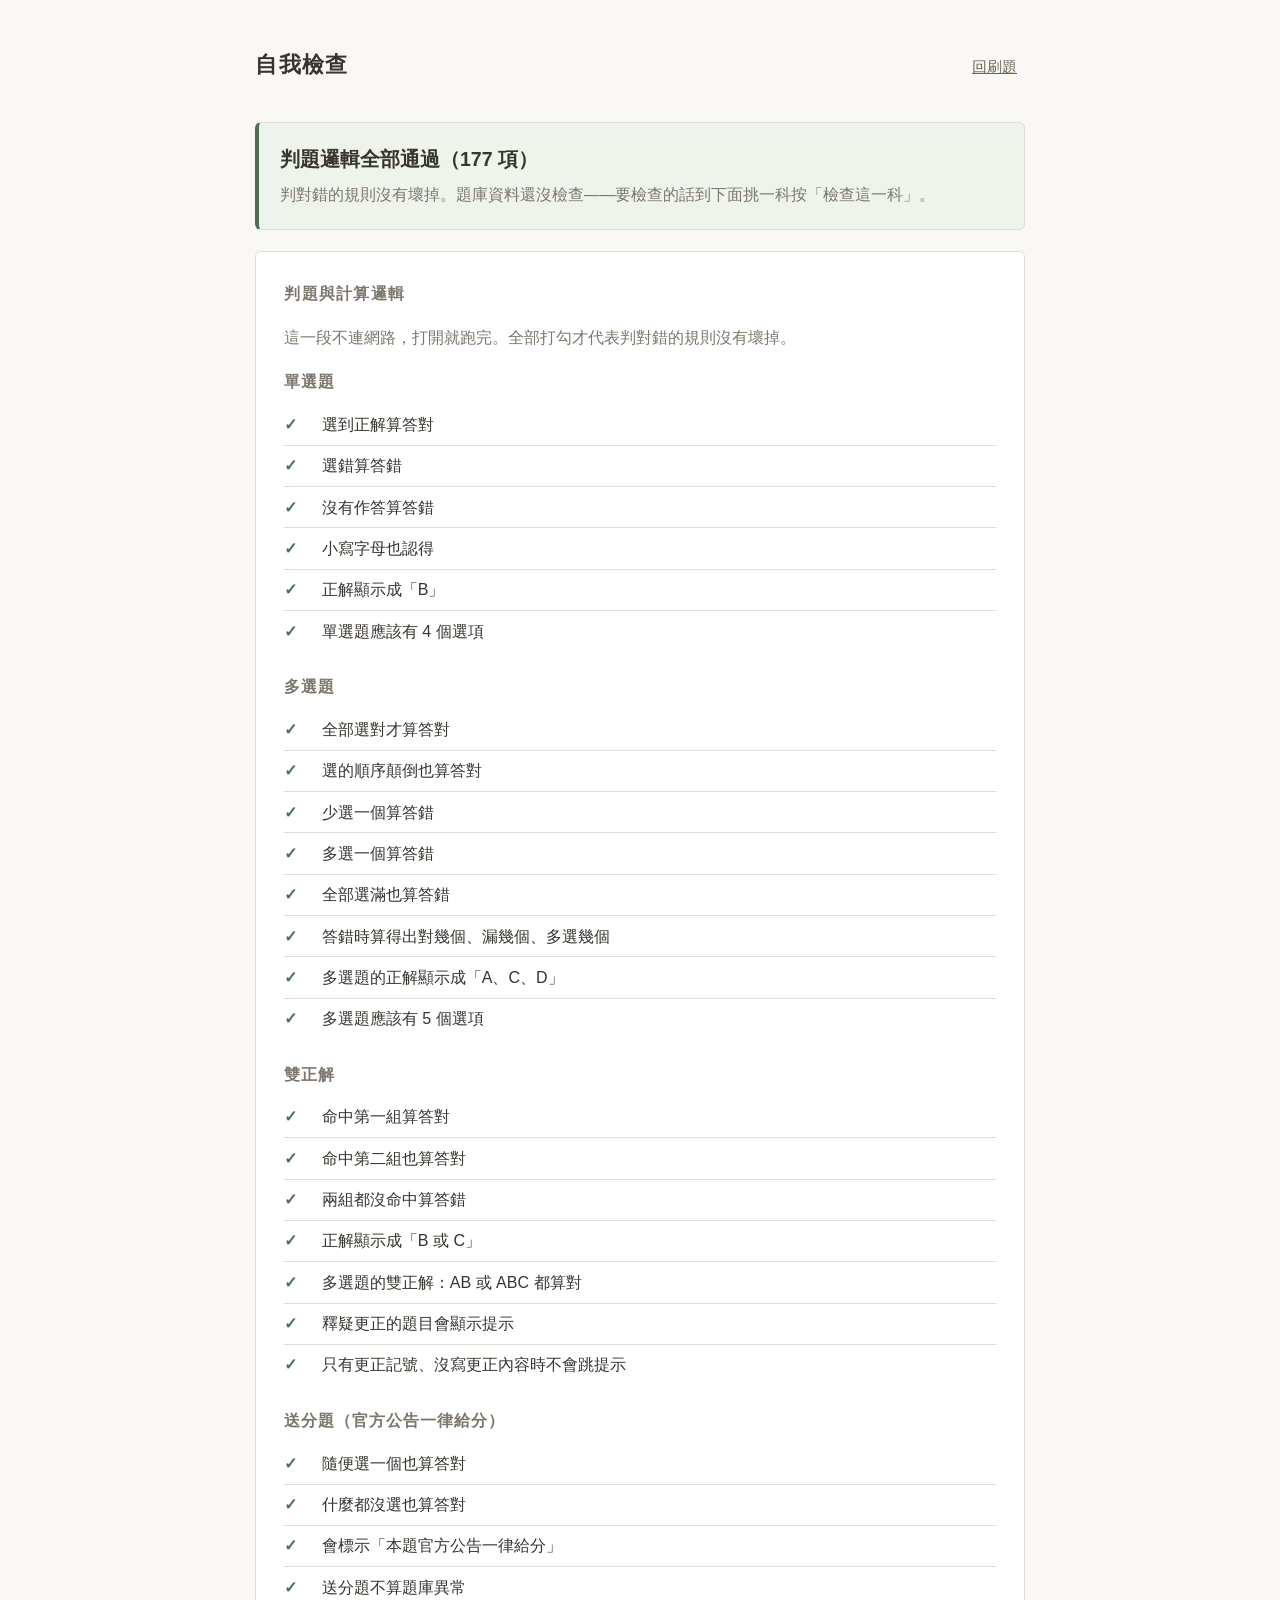
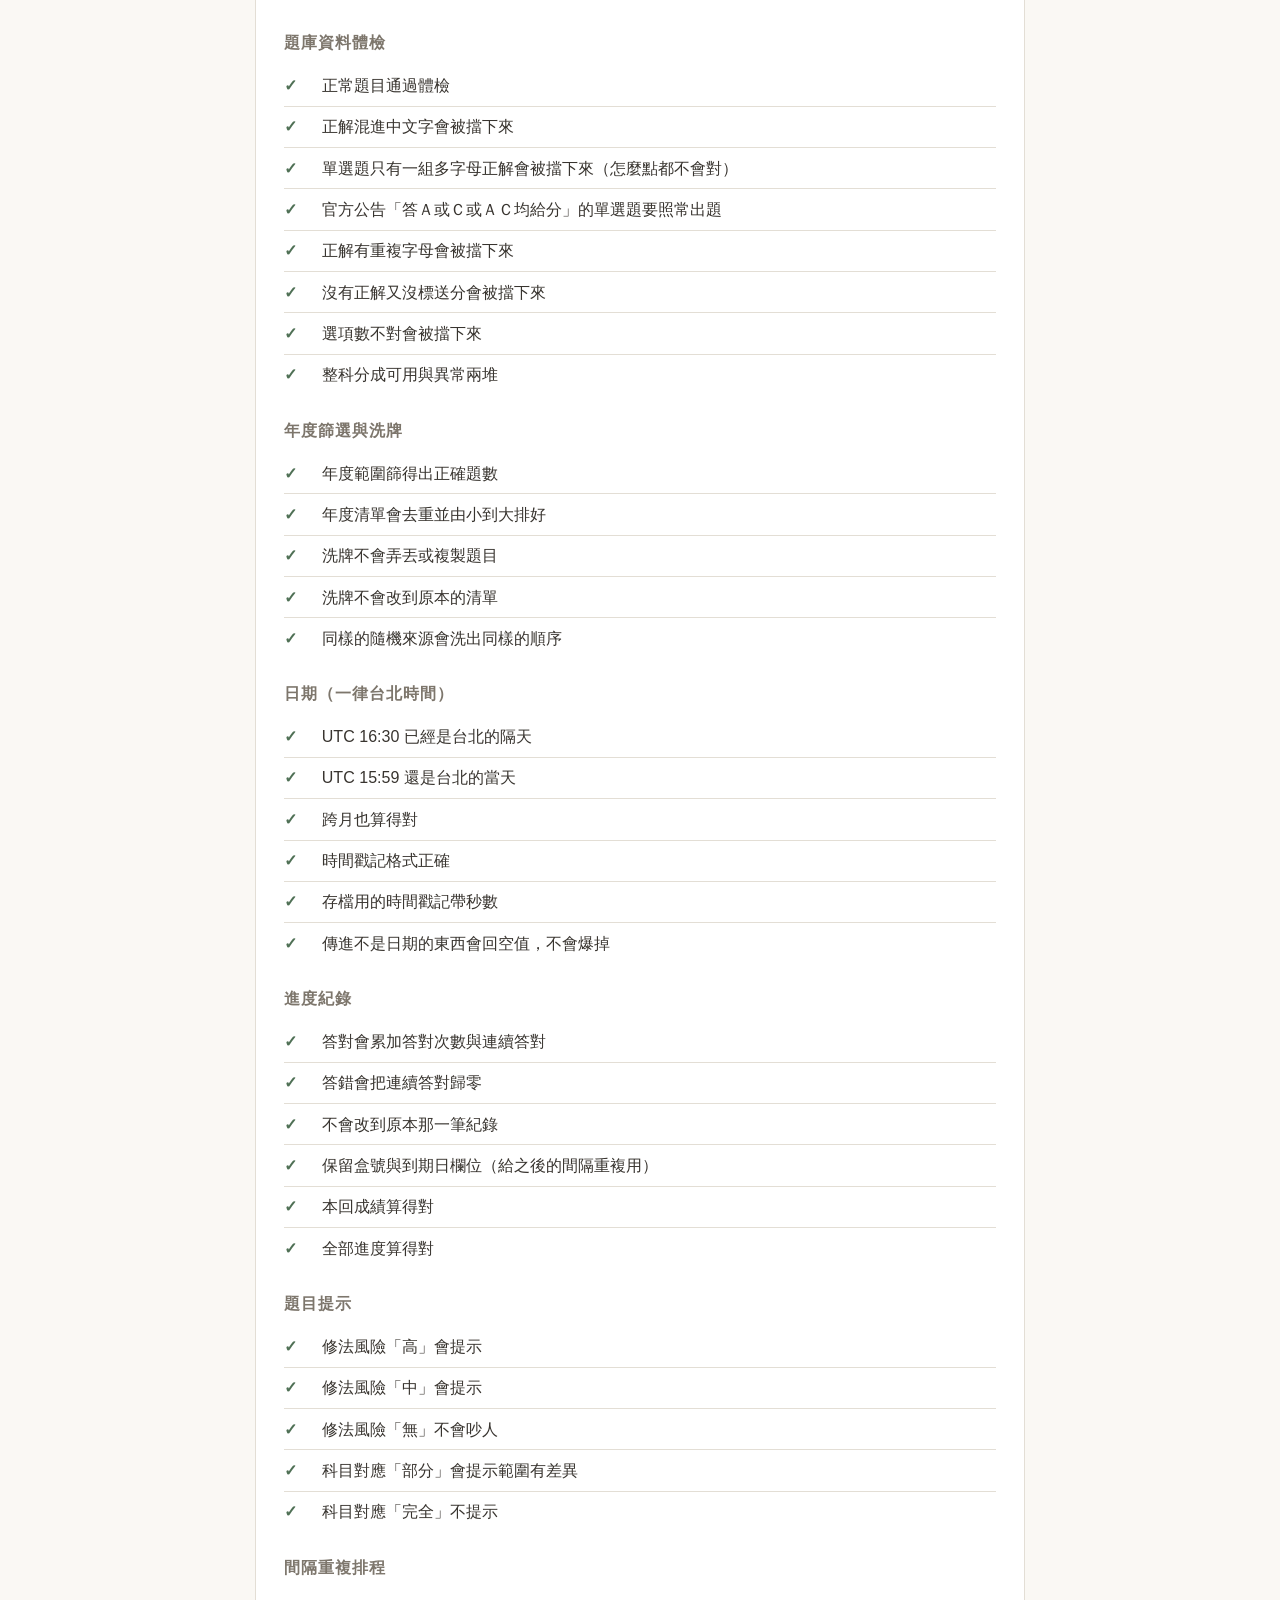
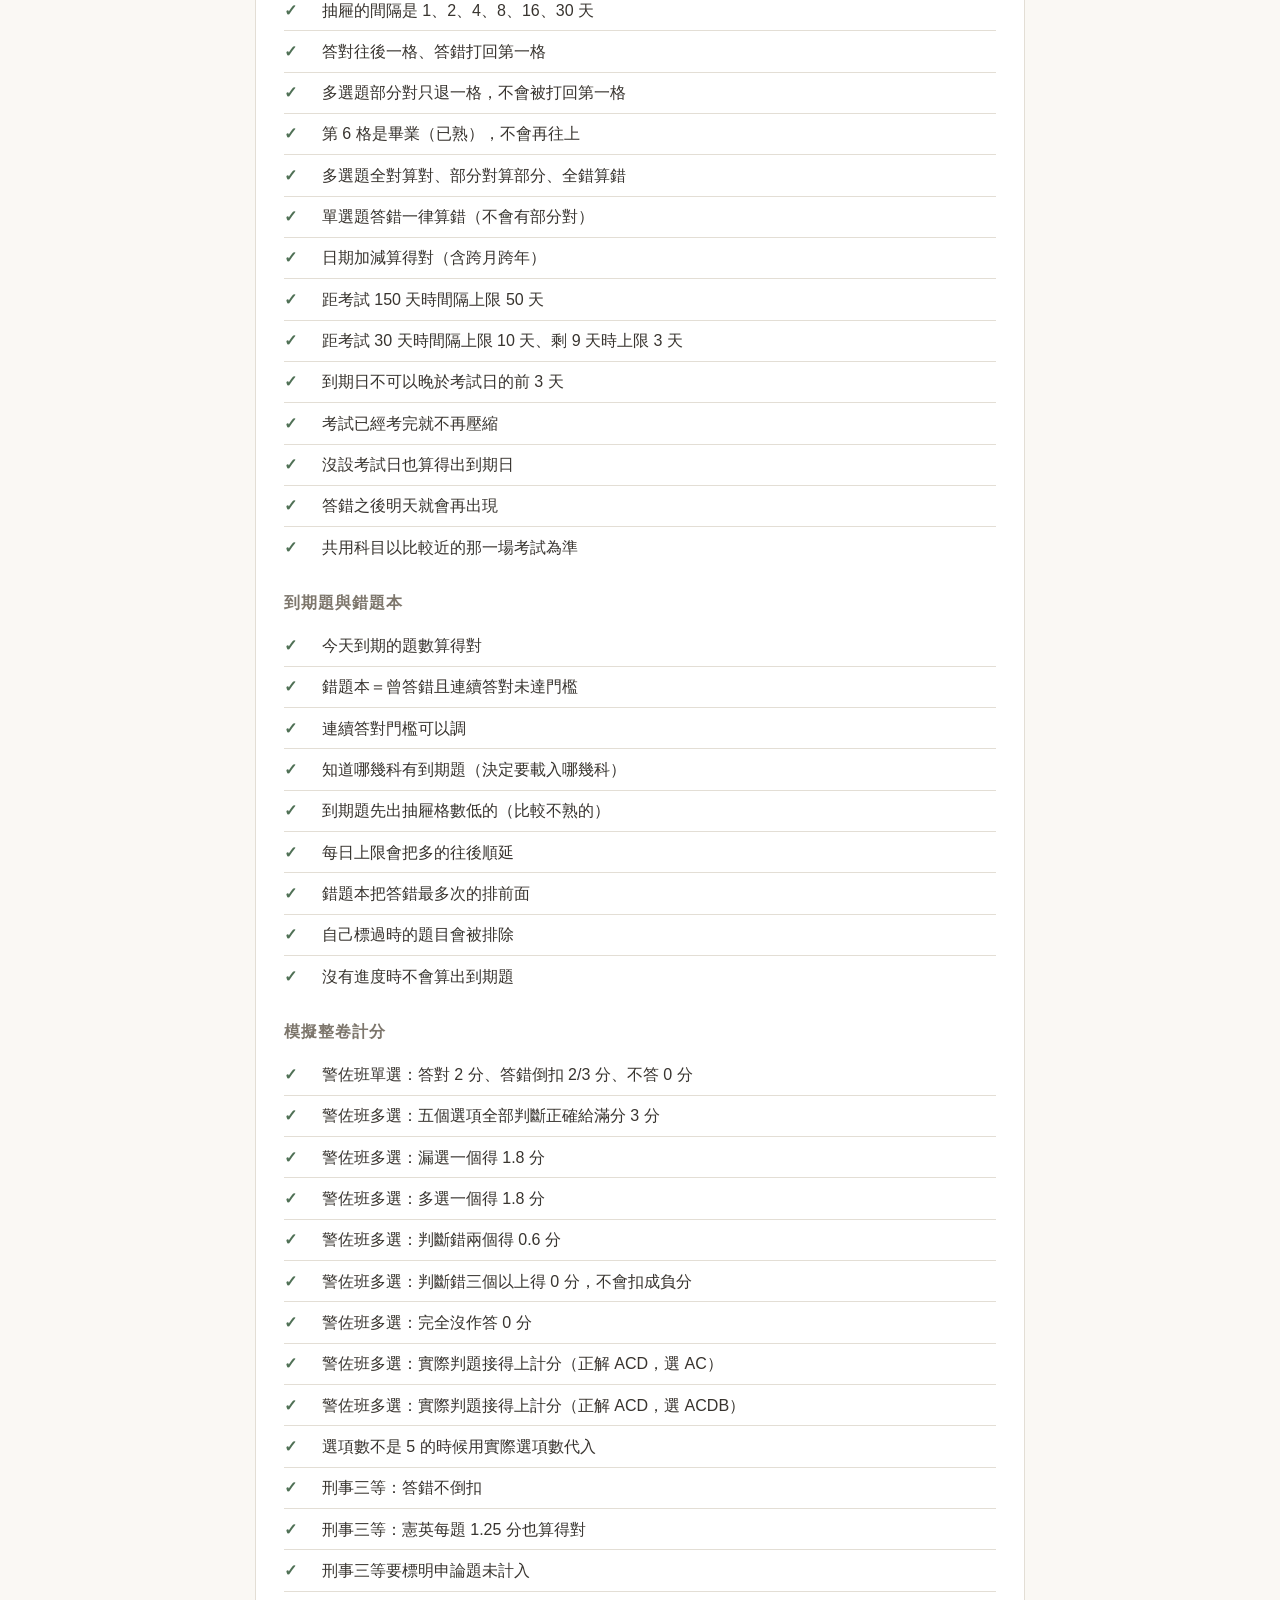
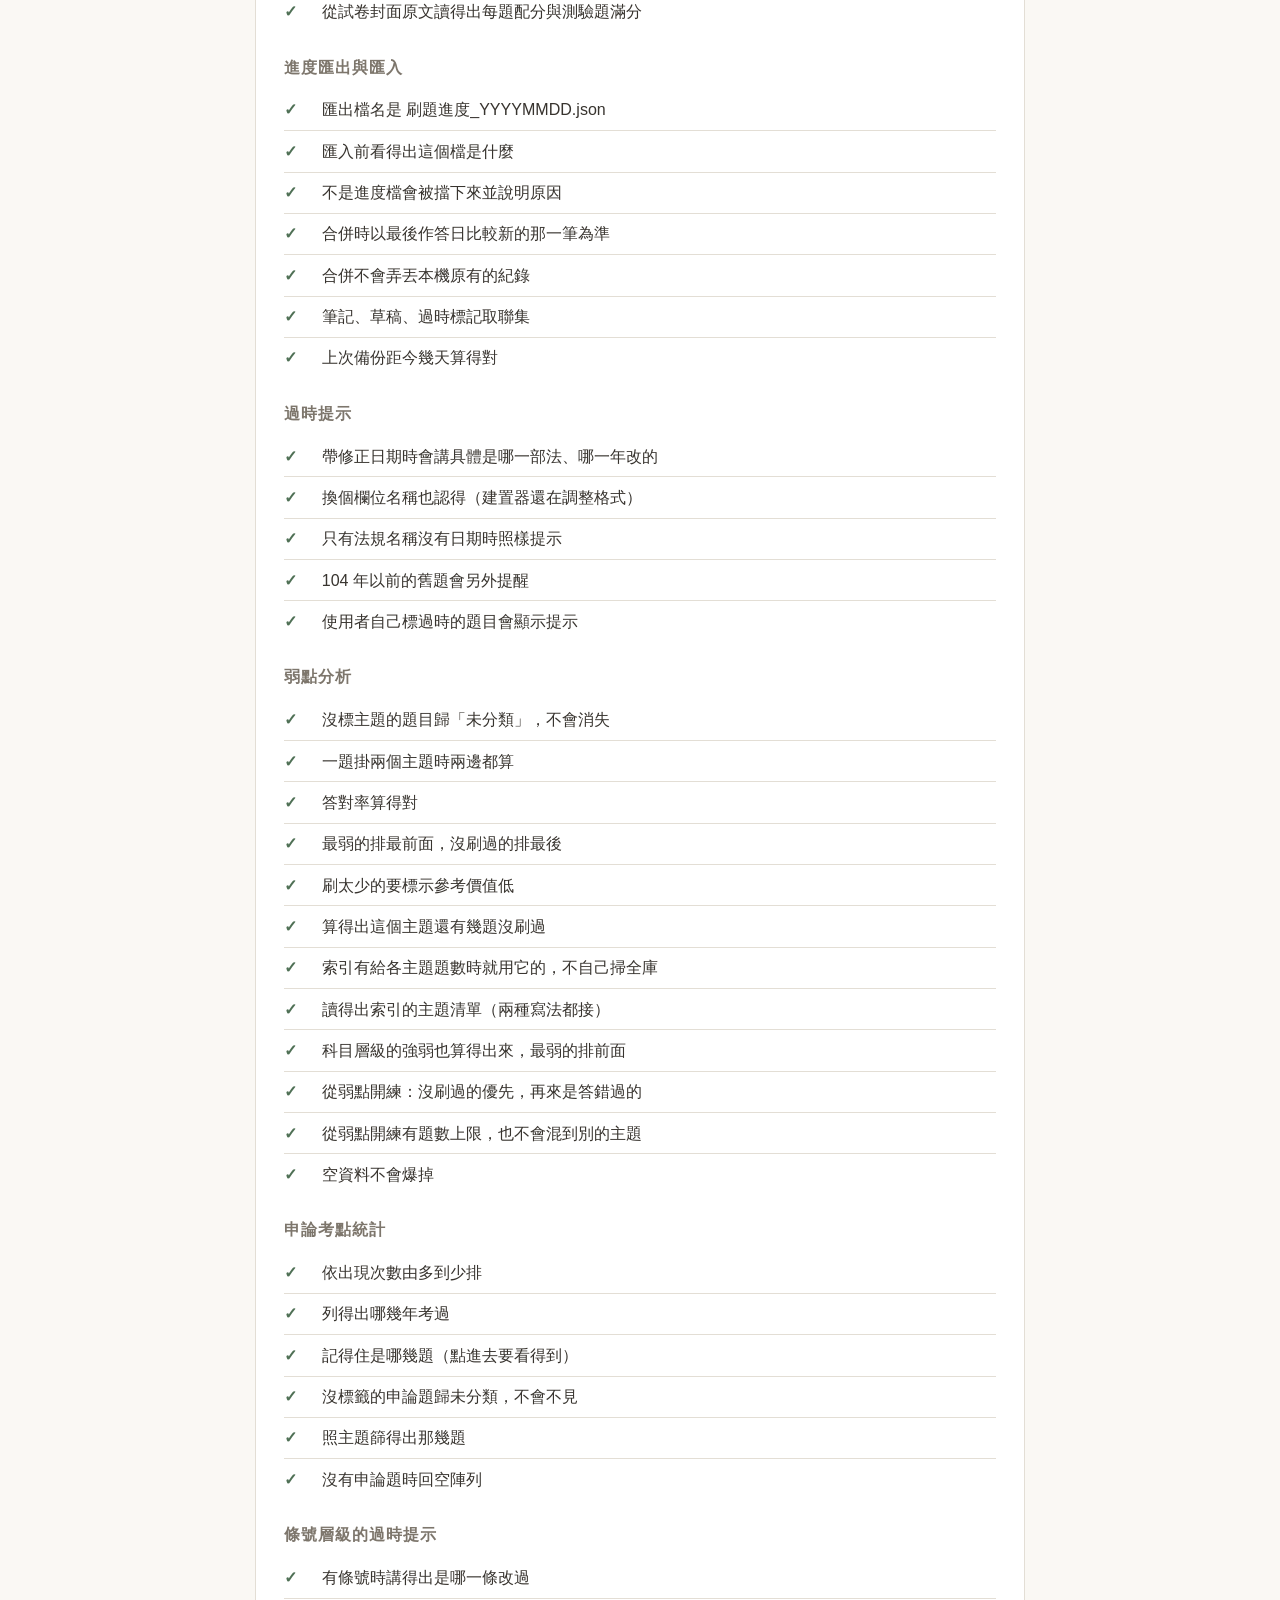
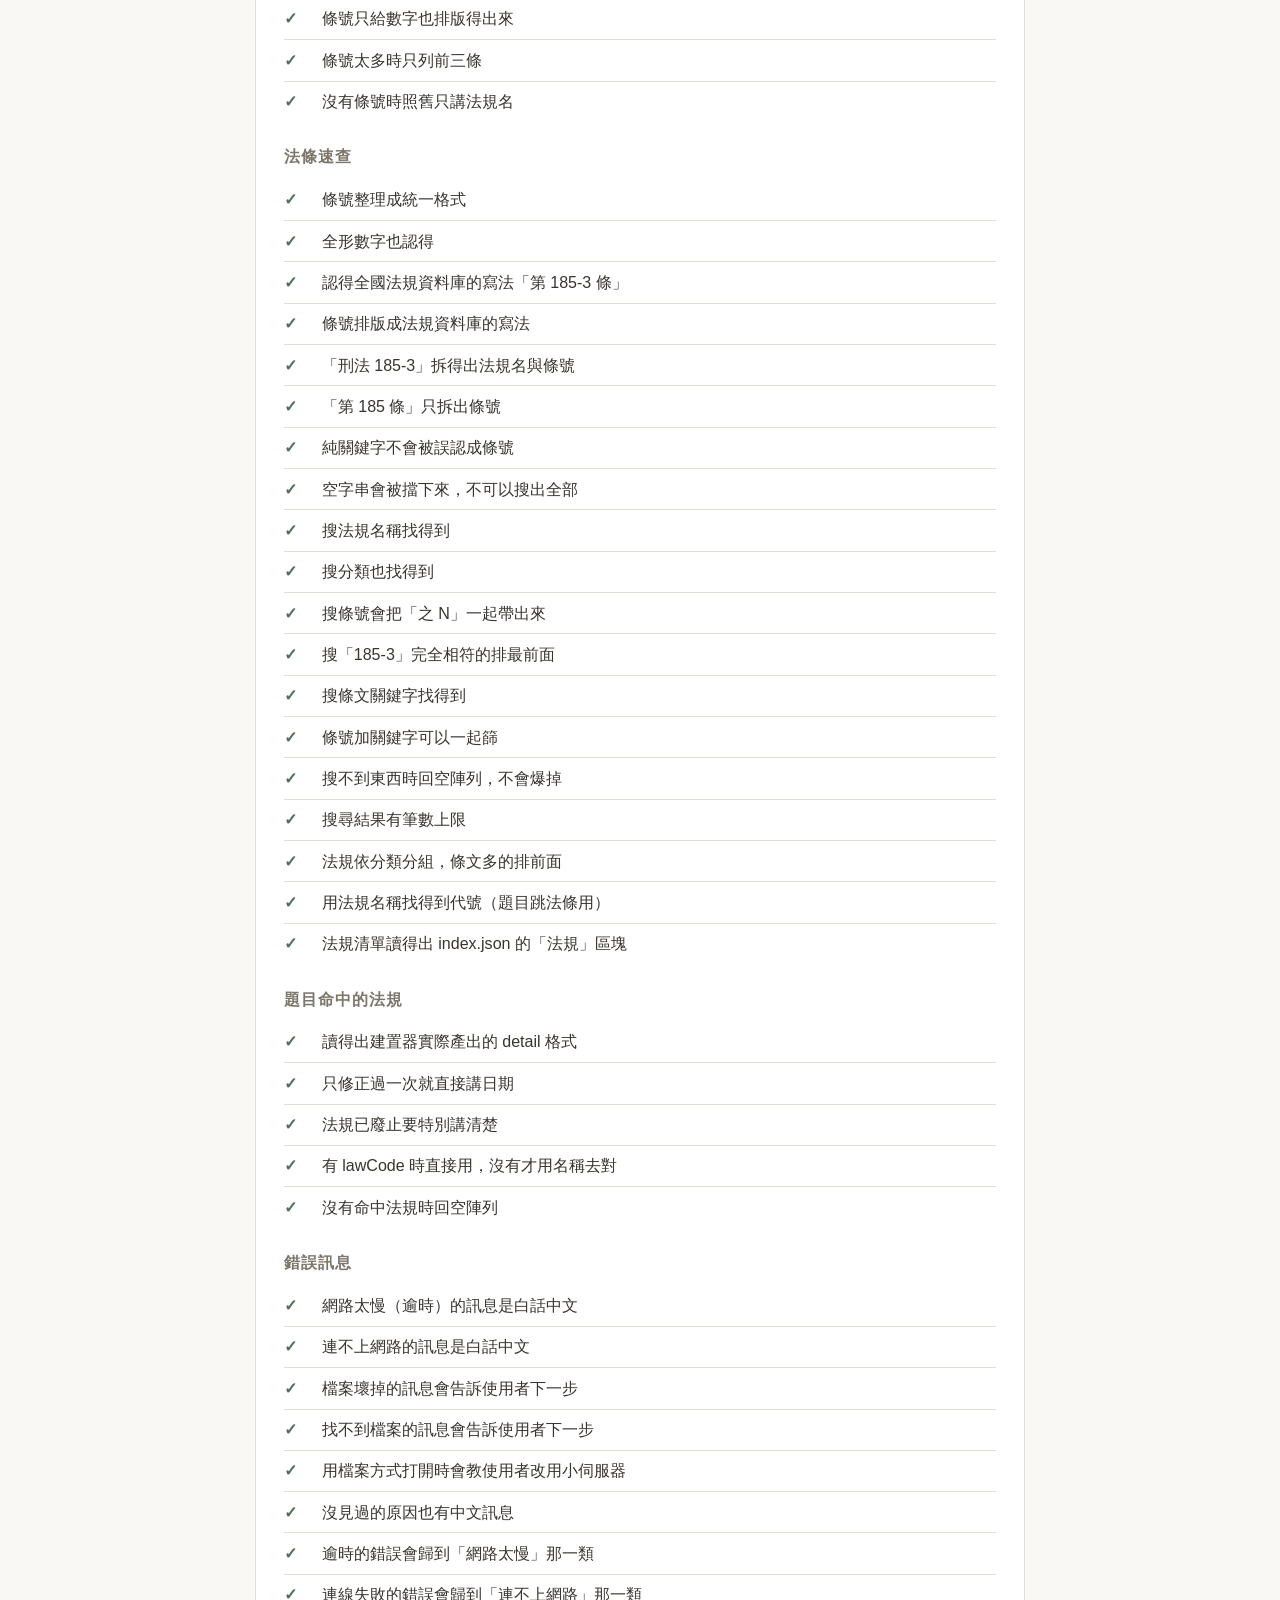
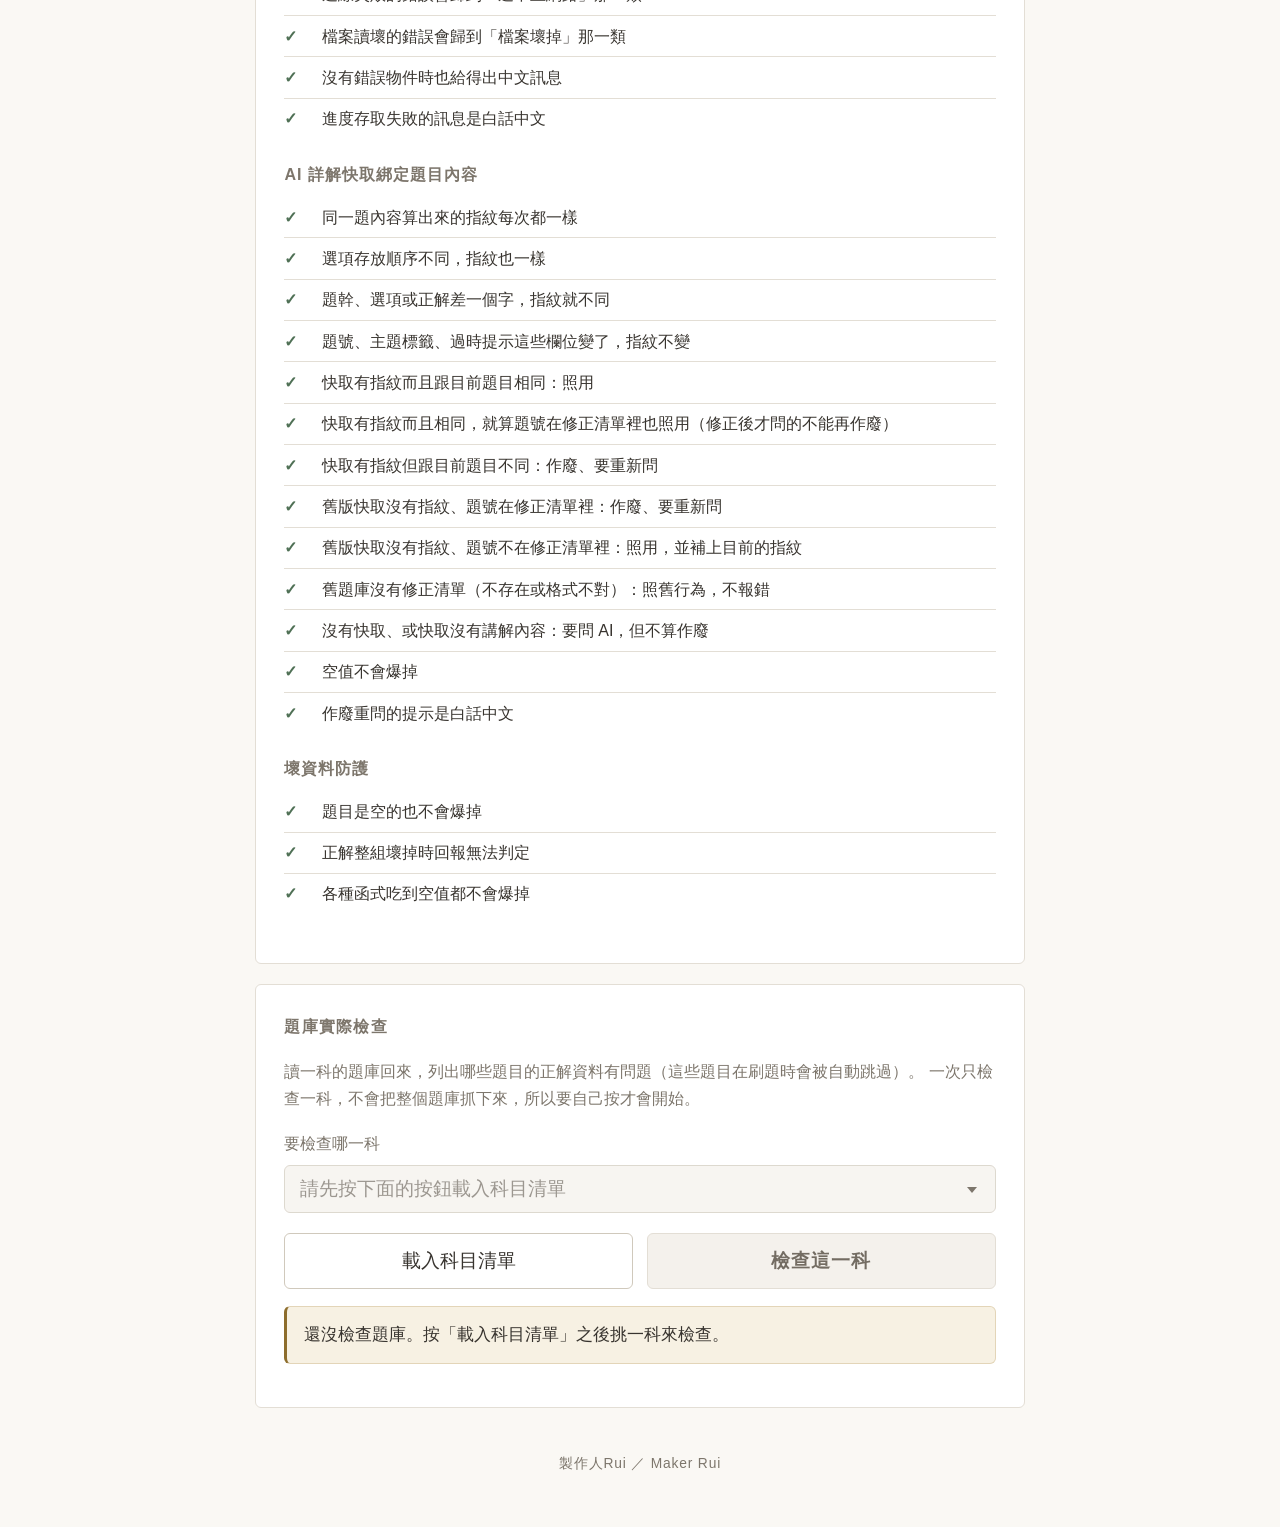
==== commit b47796d2: "第五版：修正 161 題內容破損、AI 詳解綁定題目內容 - 題組文章：英文閱讀測驗、國文舊卷補上文章；警大國文的文章不再黏在選項裡 - 考卷頁首從題幹拿掉（含 3 題申論題）；上一題選項的尾巴接回原" ====
--- a/self-test.html
+++ b/self-test.html
@@ -1379,6 +1379,128 @@
     assertNoEnglishLeak(PQPure.storageErrorText(broken));
     assert(PQPure.storageErrorText(quota).indexOf('空間') !== -1, '要講明空間滿了');
     assert(PQPure.storageErrorText(secure).indexOf('無痕') !== -1, '要提到無痕模式');
+  });
+
+  /* ---------- 情境十之一：AI 詳解快取要綁定題目內容 ---------- */
+
+  /*
+   * 題目內容（題幹、選項）修正後題號不變，用題號存的舊詳解可能是針對壞掉的題目寫的。
+   * 新詳解會多存一個「題目內容指紋」；舊詳解沒有指紋，就看題號在不在 index.json 的
+   * contentFixedIds（修正過的題號清單）裡。這裡把判斷規則一條一條釘死。
+   */
+  group('AI 詳解快取綁定題目內容');
+
+  /** 選項依 D、C、B、A 的順序塞進去，用來確認指紋跟選項的存放順序無關 */
+  function reversedOptionsQuestion() {
+    var question = singleQuestion();
+    question.options = { D: '選項四', C: '選項三', B: '選項二', A: '選項一' };
+    return question;
+  }
+
+  test('同一題內容算出來的指紋每次都一樣', function () {
+    var first = PQPure.questionFingerprint(singleQuestion());
+    var second = PQPure.questionFingerprint(singleQuestion());
+    assert(typeof first === 'string' && /^[0-9a-f]{8}$/.test(first), '指紋應該是 8 碼 16 進位：' + first);
+    assertSame(second, first, '同內容應該同指紋');
+  });
+
+  test('選項存放順序不同，指紋也一樣', function () {
+    assertSame(PQPure.questionFingerprint(reversedOptionsQuestion()),
+      PQPure.questionFingerprint(singleQuestion()), '選項順序不該影響指紋');
+    var multiA = multiQuestion();
+    var multiB = multiQuestion();
+    multiB.answers = [['D', 'A', 'C']];   // 正解字母順序不同，意思一樣
+    assertSame(PQPure.questionFingerprint(multiB), PQPure.questionFingerprint(multiA), '正解字母順序不該影響指紋');
+  });
+
+  test('題幹、選項或正解差一個字，指紋就不同', function () {
+    var base = PQPure.questionFingerprint(singleQuestion());
+    var stemFixed = singleQuestion();
+    stemFixed.stem = '這是一道單選題。';
+    var optionFixed = singleQuestion();
+    optionFixed.options.C = '選項參';
+    var answerFixed = singleQuestion();
+    answerFixed.answers = [['C']];
+    assert(PQPure.questionFingerprint(stemFixed) !== base, '題幹多一個句號就該不同');
+    assert(PQPure.questionFingerprint(optionFixed) !== base, '選項改一個字就該不同');
+    assert(PQPure.questionFingerprint(answerFixed) !== base, '正解不同就該不同');
+  });
+
+  test('題號、主題標籤、過時提示這些欄位變了，指紋不變', function () {
+    var other = singleQuestion();
+    other.id = 'test-single-99';
+    other.year = 100;
+    other.topics = ['偵查'];
+    other.staleRisk = { level: '高', laws: ['刑法'] };
+    assertSame(PQPure.questionFingerprint(other), PQPure.questionFingerprint(singleQuestion()),
+      '只有題幹、選項、正解會影響指紋，其他欄位重新建置時常會變，不能害詳解作廢');
+  });
+
+  test('快取有指紋而且跟目前題目相同：照用', function () {
+    var question = singleQuestion();
+    var cached = { id: question.id, text: '舊講解', contentFingerprint: PQPure.questionFingerprint(question) };
+    var verdict = PQPure.explainCacheVerdict(cached, question, []);
+    assertSame([verdict.usable, verdict.invalidated, verdict.backfill], [true, false, false]);
+  });
+
+  test('快取有指紋而且相同，就算題號在修正清單裡也照用（修正後才問的不能再作廢）', function () {
+    var question = singleQuestion();
+    var cached = { id: question.id, text: '修正後問的講解', contentFingerprint: PQPure.questionFingerprint(question) };
+    var verdict = PQPure.explainCacheVerdict(cached, question, [question.id]);
+    assertSame([verdict.usable, verdict.invalidated, verdict.backfill], [true, false, false]);
+  });
+
+  test('快取有指紋但跟目前題目不同：作廢、要重新問', function () {
+    var question = singleQuestion();
+    var cached = { id: question.id, text: '針對舊題目的講解', contentFingerprint: 'deadbeef' };
+    var verdict = PQPure.explainCacheVerdict(cached, question, []);
+    assertSame([verdict.usable, verdict.invalidated, verdict.backfill], [false, true, false]);
+  });
+
+  test('舊版快取沒有指紋、題號在修正清單裡：作廢、要重新問', function () {
+    var question = singleQuestion();
+    var cached = { id: question.id, text: '舊版存的講解' };
+    var verdict = PQPure.explainCacheVerdict(cached, question, ['moex-99-consteng-47', question.id]);
+    assertSame([verdict.usable, verdict.invalidated, verdict.backfill], [false, true, false]);
+  });
+
+  test('舊版快取沒有指紋、題號不在修正清單裡：照用，並補上目前的指紋', function () {
+    var question = singleQuestion();
+    var cached = { id: question.id, text: '舊版存的講解' };
+    var verdict = PQPure.explainCacheVerdict(cached, question, ['moex-99-consteng-47']);
+    assertSame([verdict.usable, verdict.invalidated, verdict.backfill], [true, false, true]);
+    assertSame(verdict.fingerprint, PQPure.questionFingerprint(question), '要補上的就是目前題目的指紋');
+  });
+
+  test('舊題庫沒有修正清單（不存在或格式不對）：照舊行為，不報錯', function () {
+    var question = singleQuestion();
+    var cached = { id: question.id, text: '舊版存的講解' };
+    [undefined, null, '', {}, 'test-single-01'].forEach(function (missing) {
+      var verdict = PQPure.explainCacheVerdict(cached, question, missing);
+      assertSame([verdict.usable, verdict.invalidated, verdict.backfill], [true, false, true],
+        '清單是 ' + JSON.stringify(missing) + ' 時');
+    });
+  });
+
+  test('沒有快取、或快取沒有講解內容：要問 AI，但不算作廢', function () {
+    var question = singleQuestion();
+    [null, undefined, {}, { id: question.id, text: '' }].forEach(function (cached) {
+      var verdict = PQPure.explainCacheVerdict(cached, question, [question.id]);
+      assertSame([verdict.usable, verdict.invalidated], [false, false], '快取是 ' + JSON.stringify(cached) + ' 時');
+    });
+  });
+
+  test('空值不會爆掉', function () {
+    assertSame(PQPure.questionFingerprint(null), null);
+    assertSame(PQPure.questionFingerprint(undefined), null);
+    var verdict = PQPure.explainCacheVerdict(null, null, null);
+    assertSame([verdict.usable, verdict.invalidated], [false, false]);
+  });
+
+  test('作廢重問的提示是白話中文', function () {
+    var text = PQPure.EXPLAIN_REASKED_NOTICE;
+    assertNoEnglishLeak(text);
+    assert(text.indexOf('修正過') !== -1 && text.indexOf('作廢') !== -1, '要講明題目修正過、舊講解作廢：' + text);
   });
 
   /* ---------- 情境十一：壞資料不可以讓程式爆掉 ---------- */
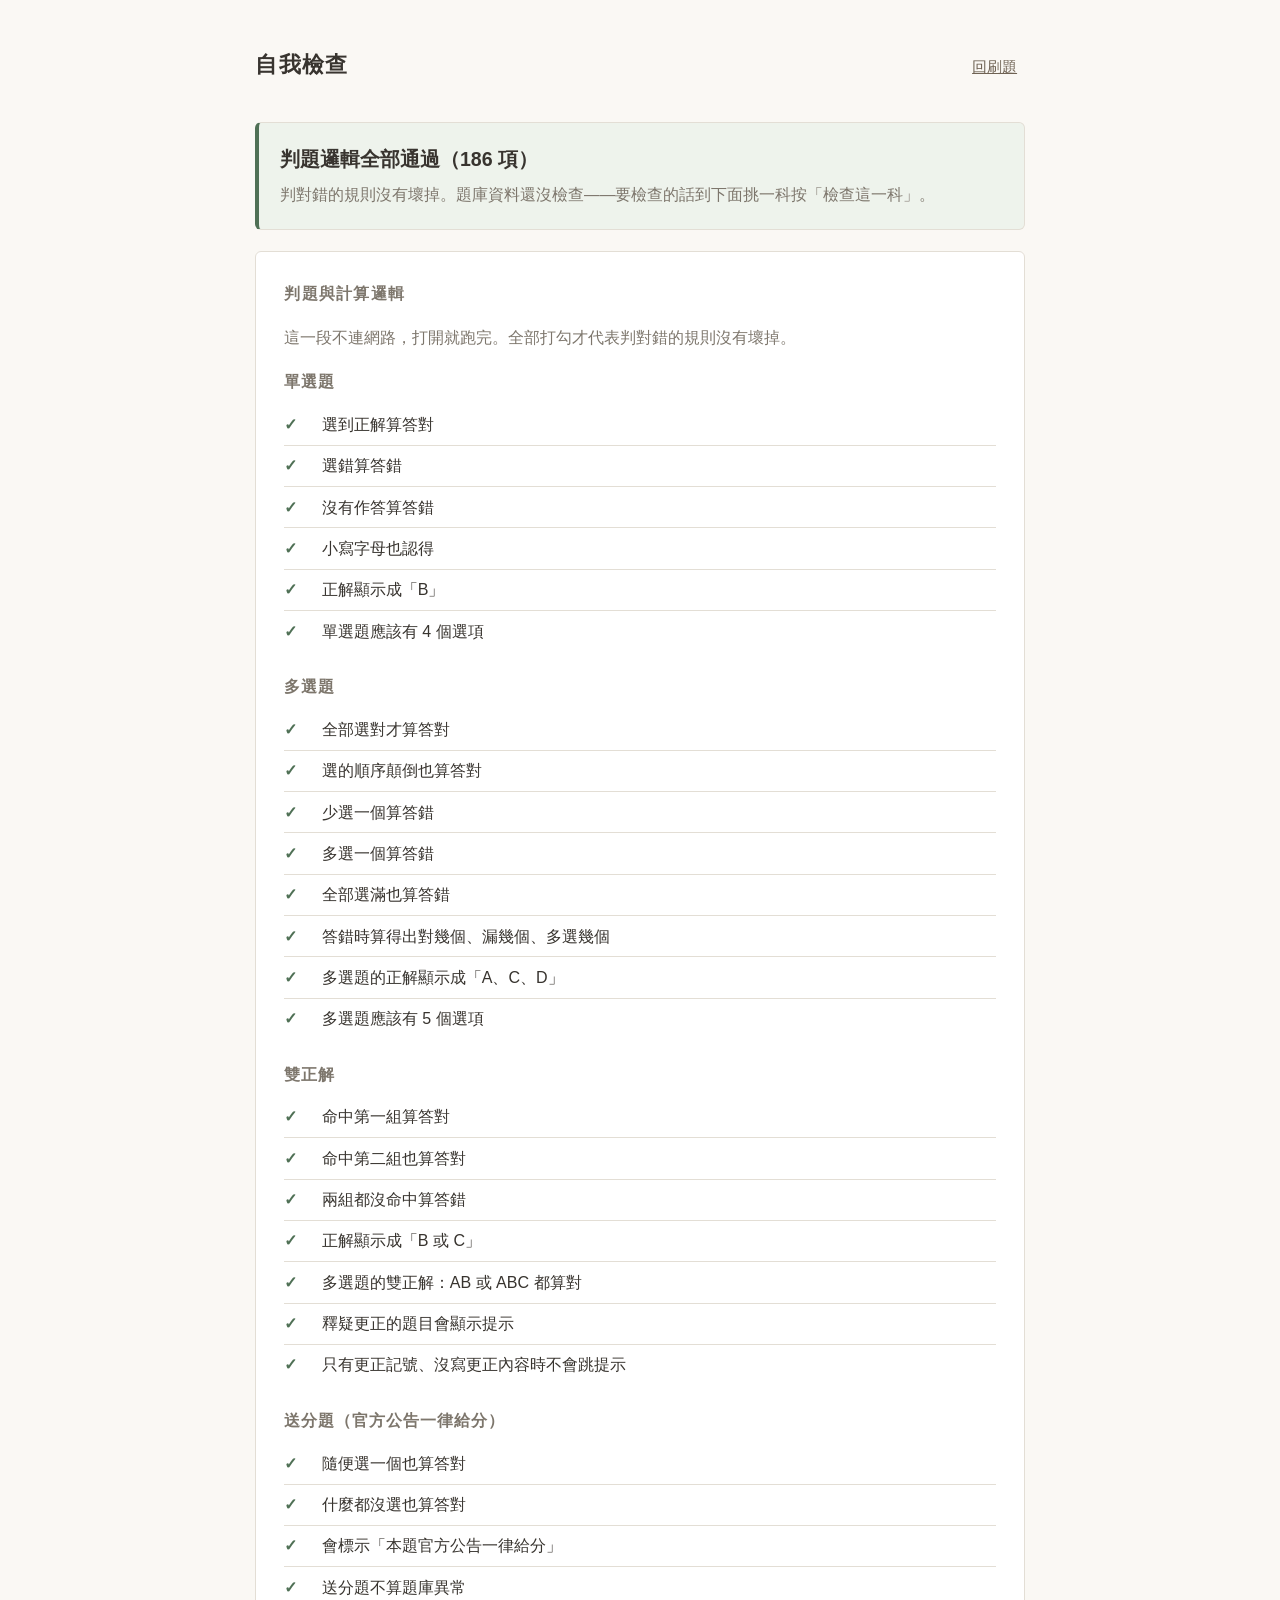
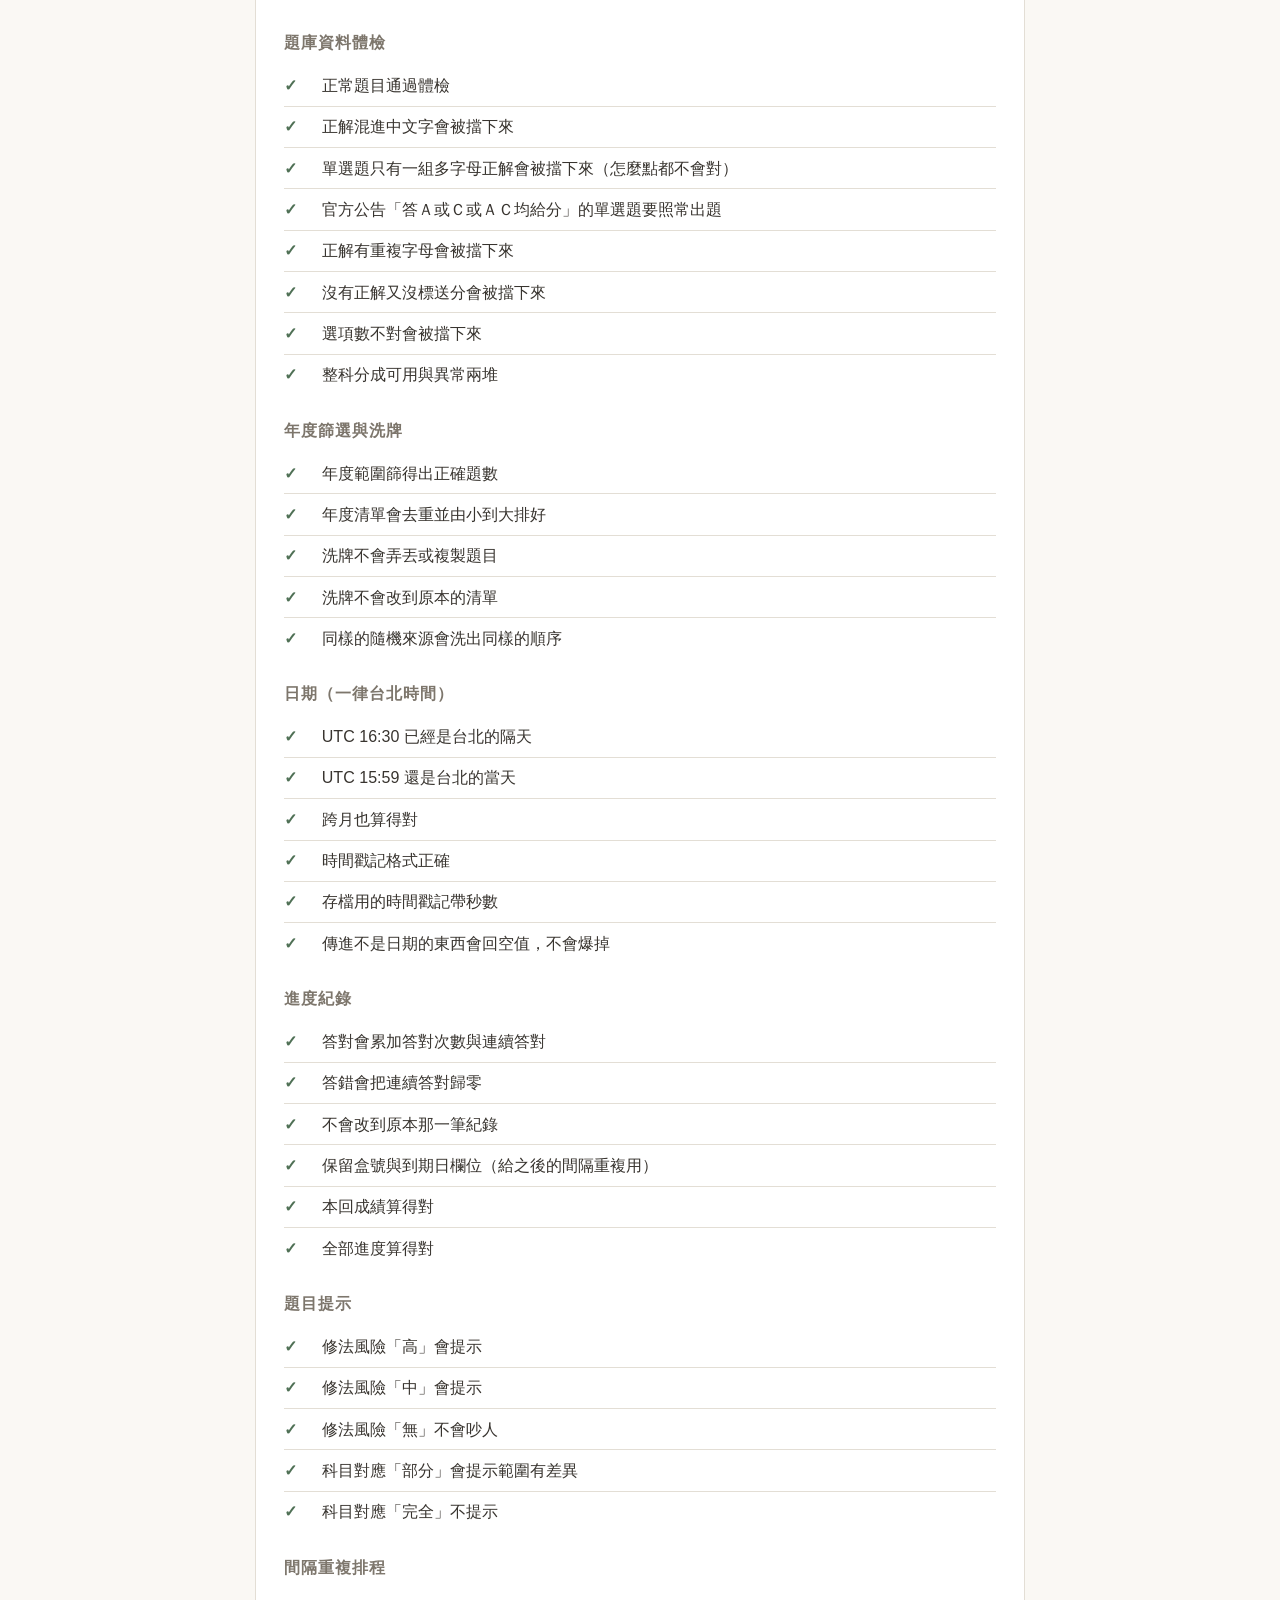
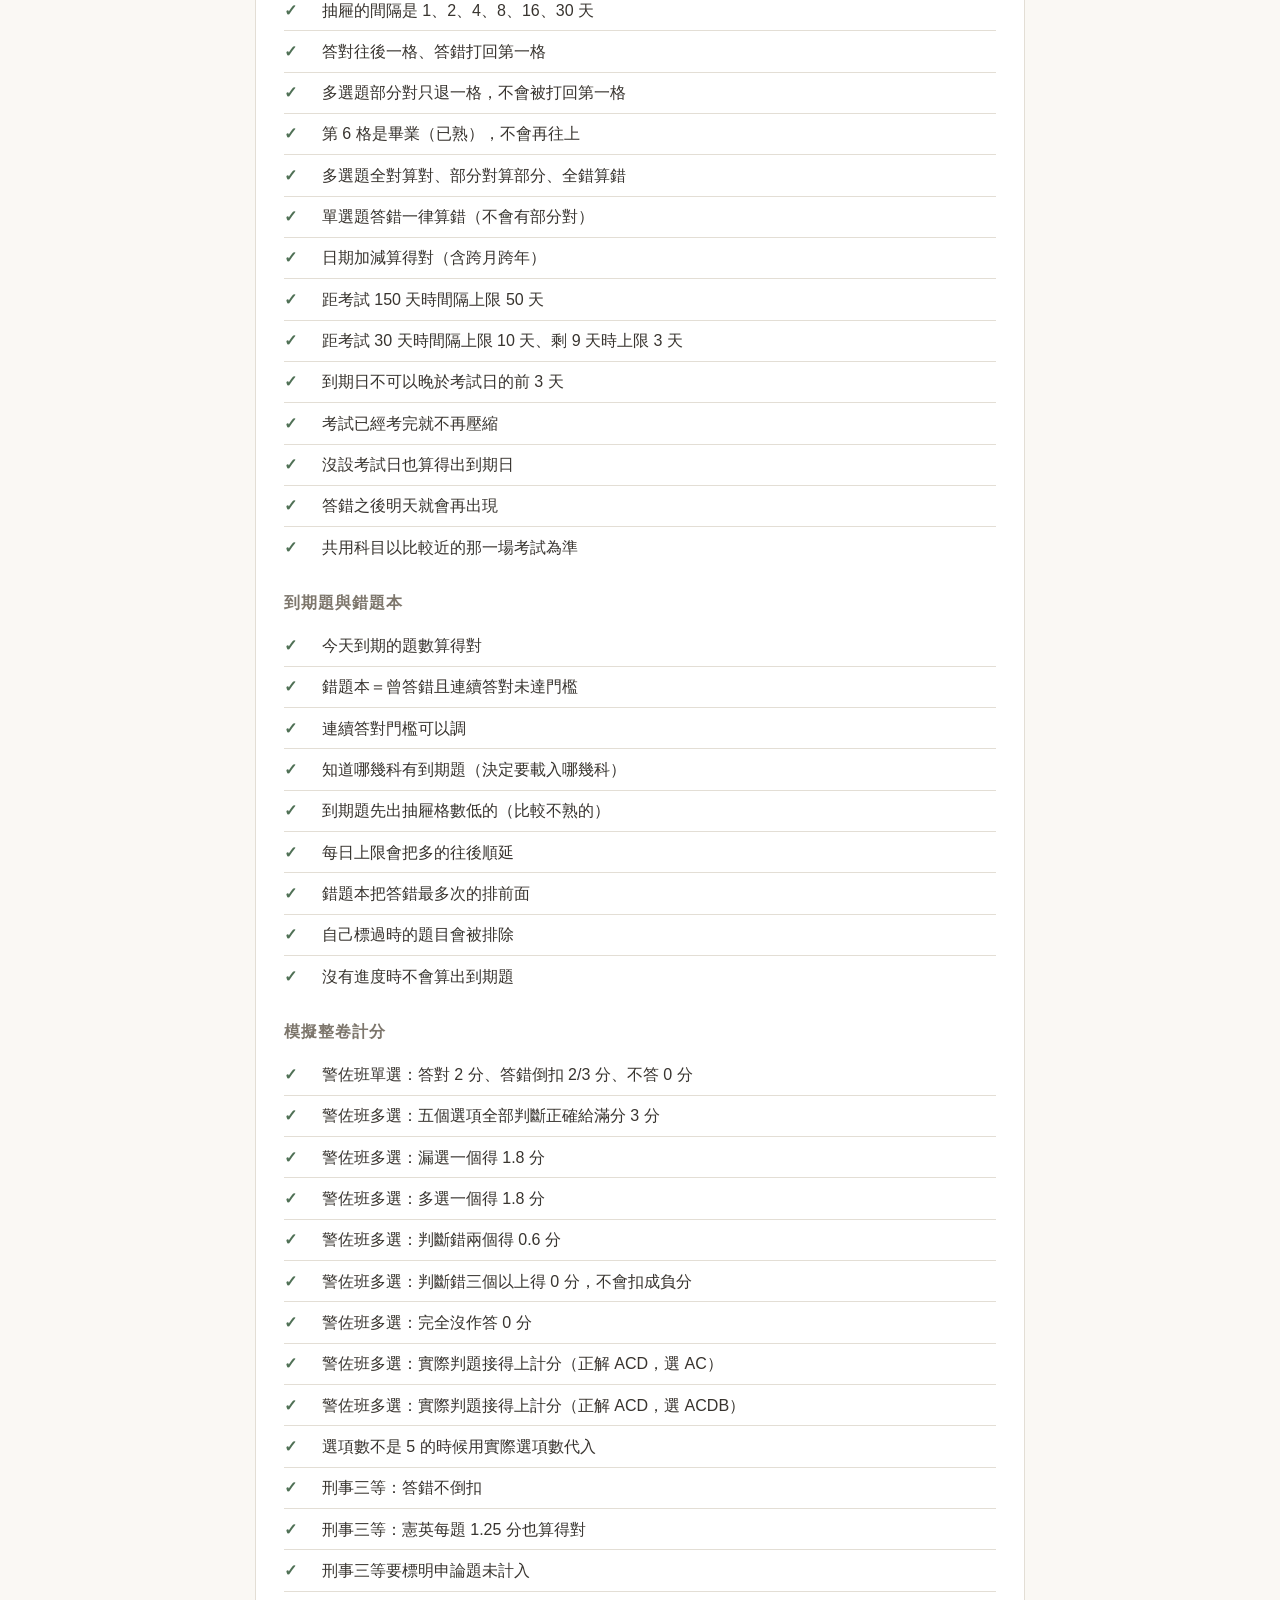
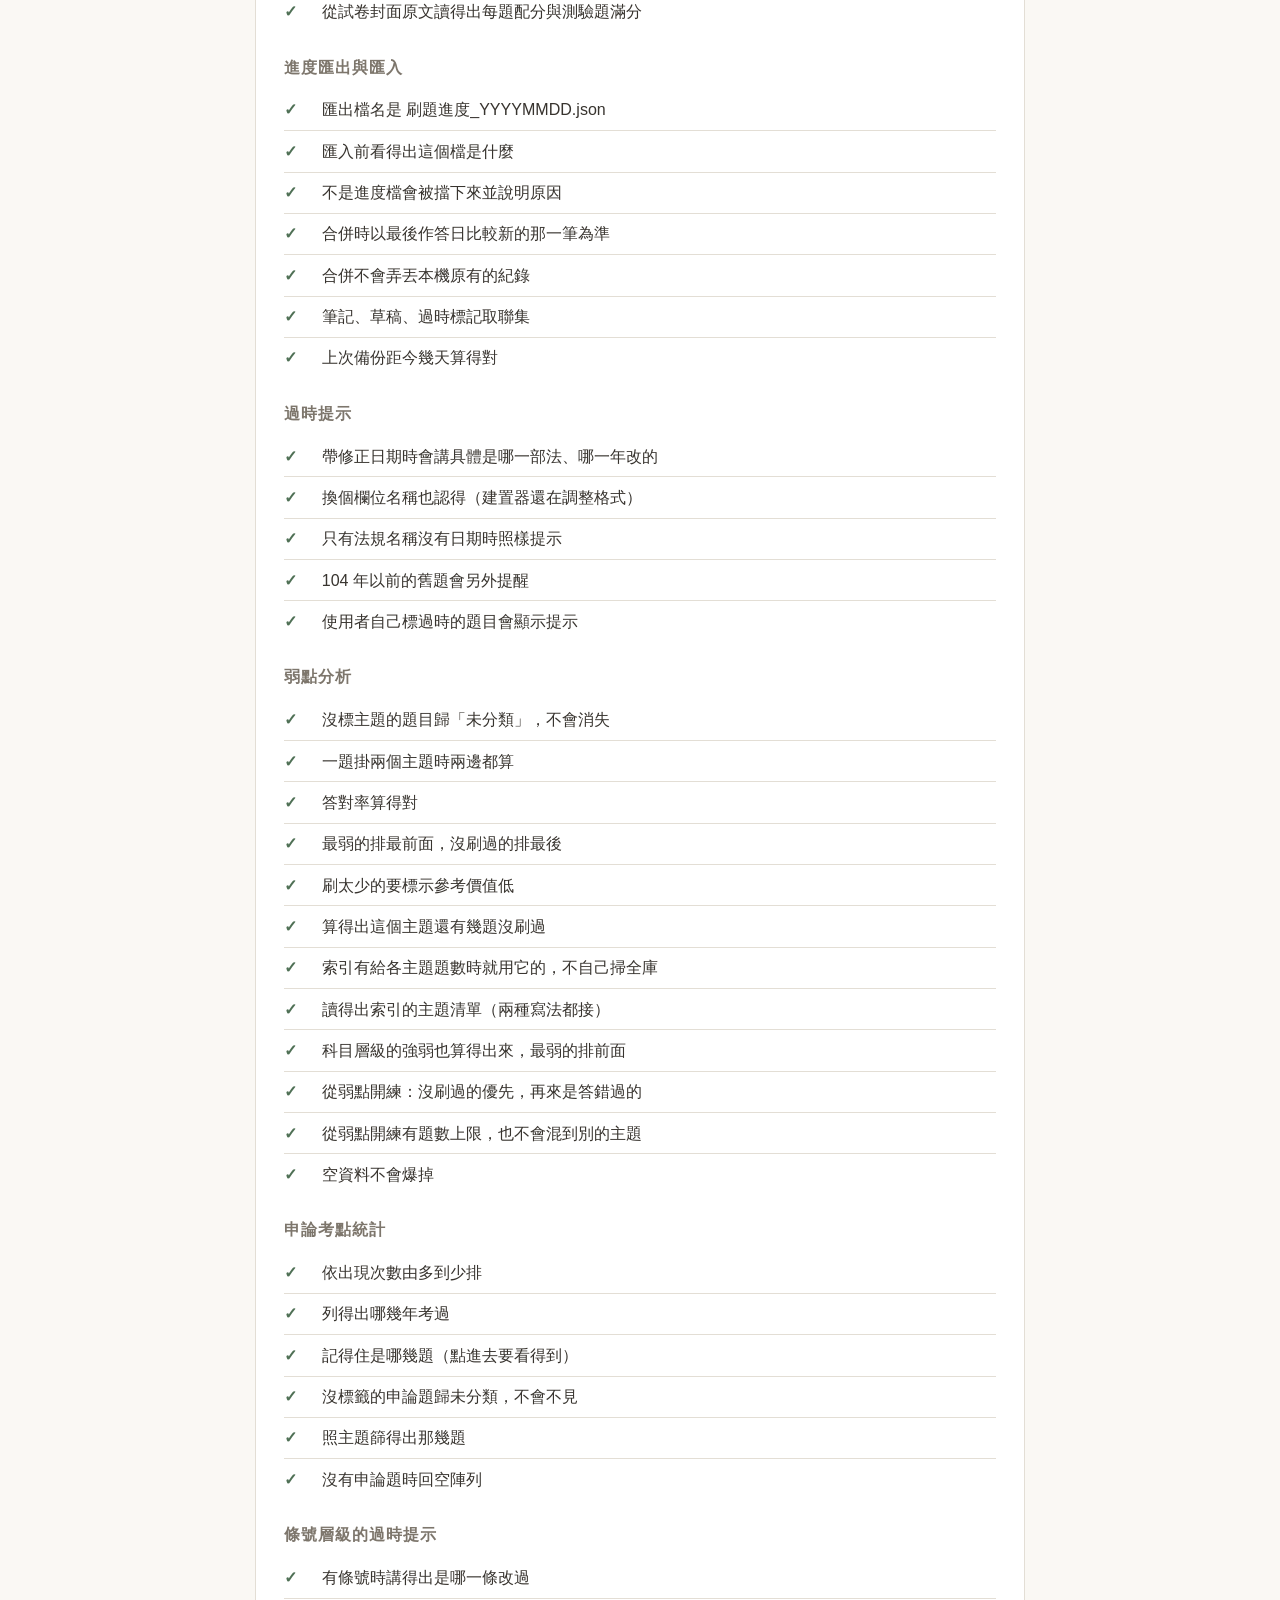
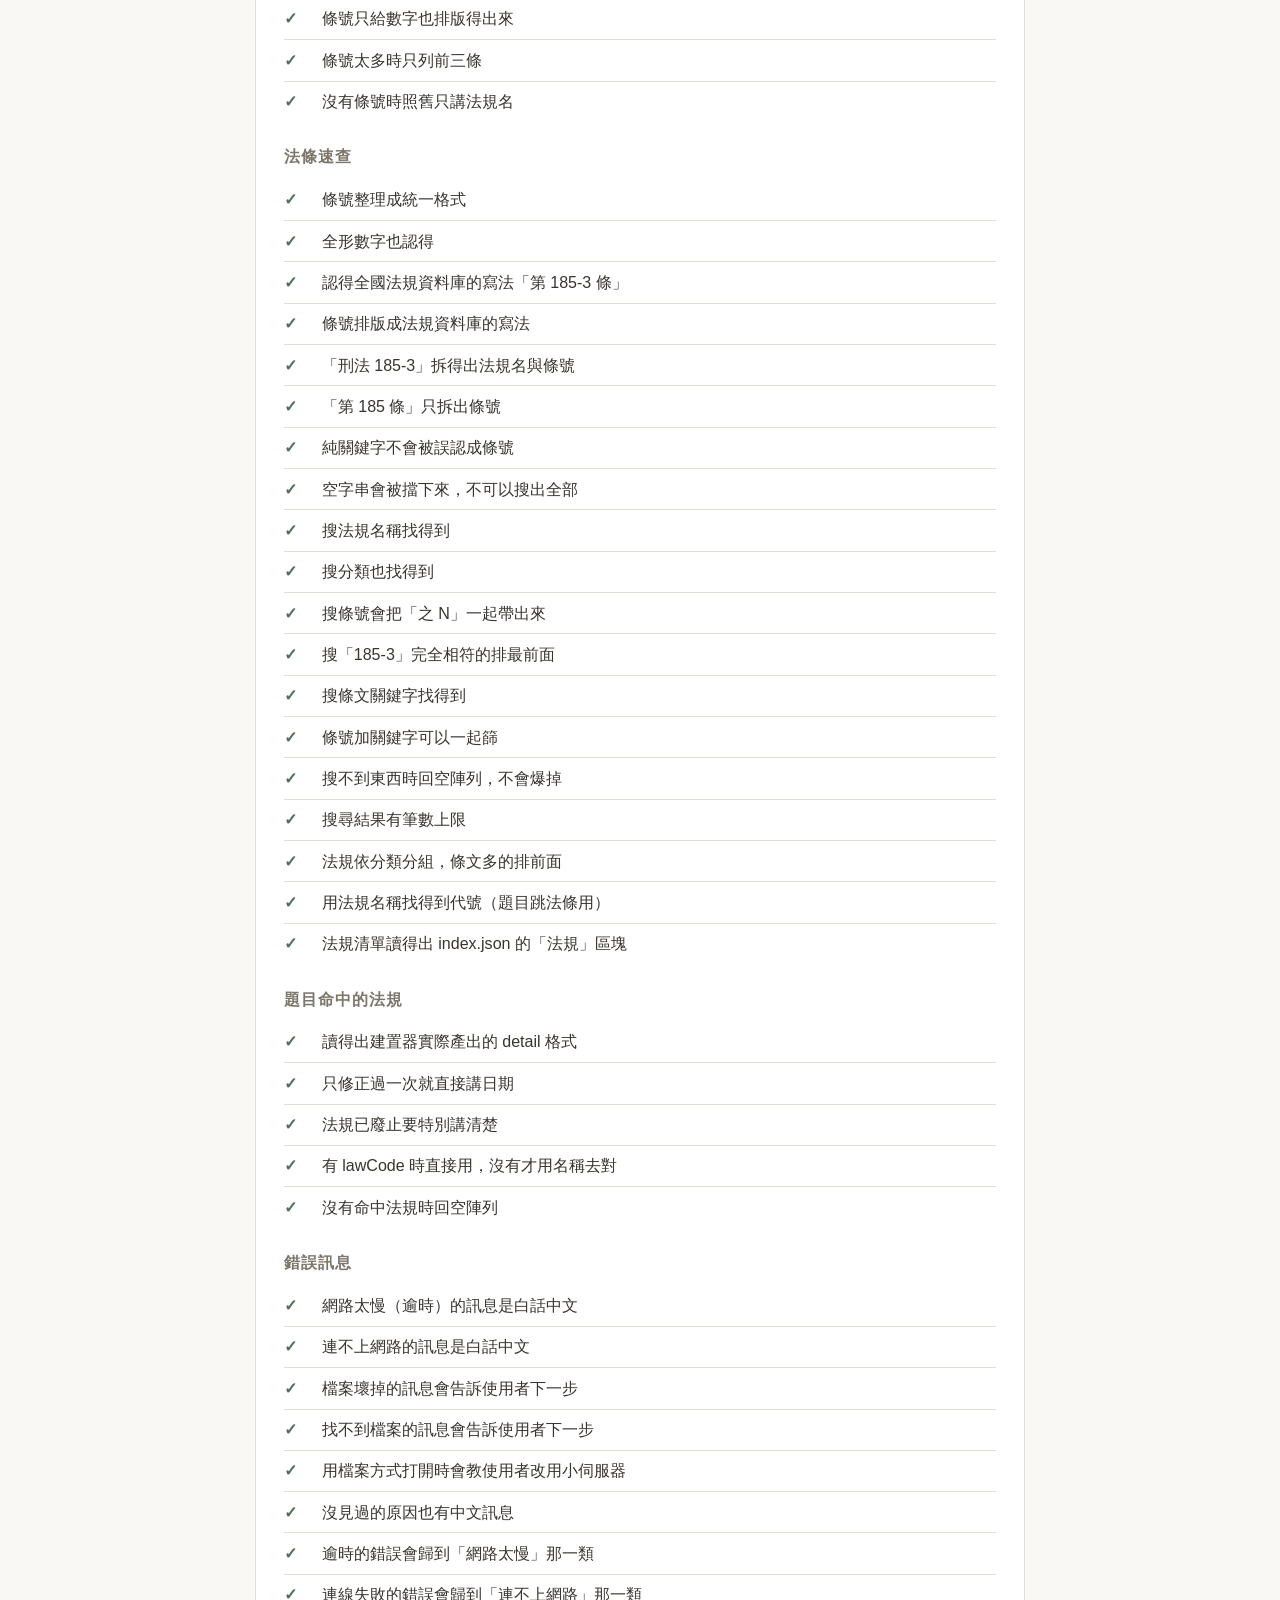
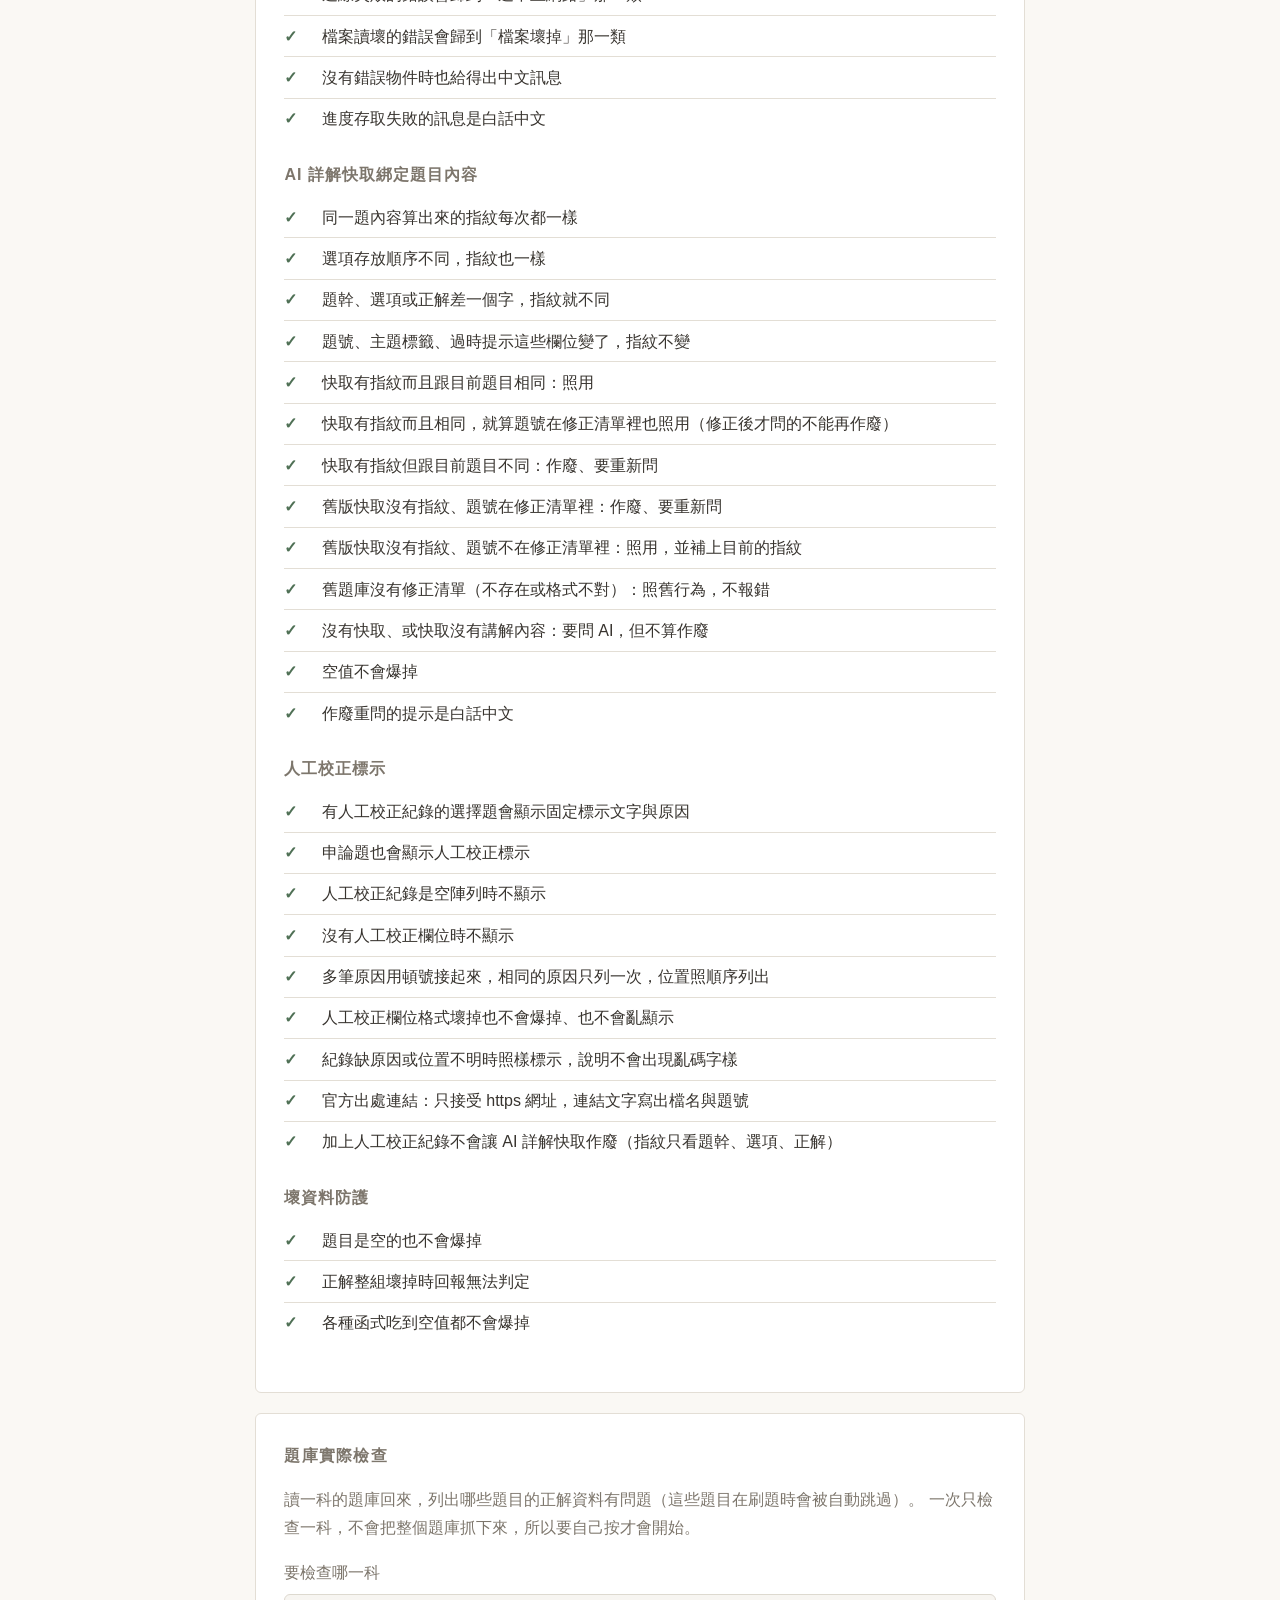
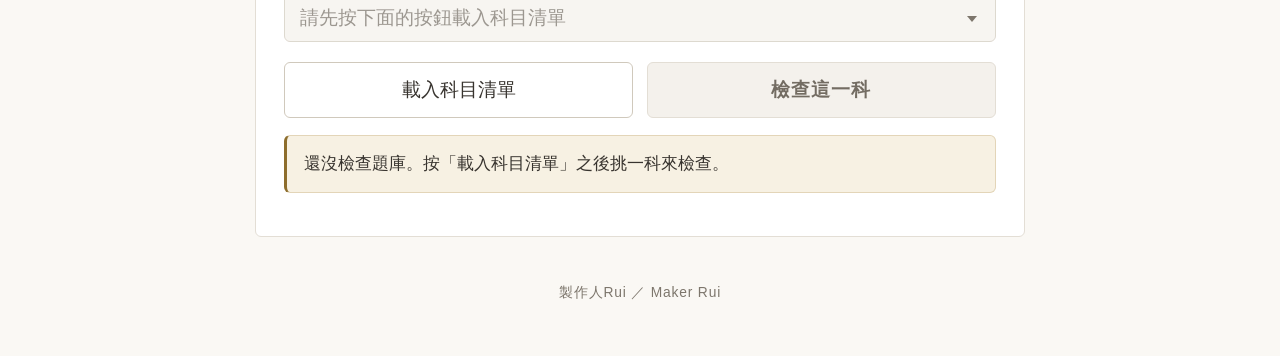
==== commit cddac0cb: "第六版：修正 232 題讀字問題、新增人工校正標示 - 英文填空補上「＿＿＿」（208 題）：官方 PDF 的空格是畫線，改從線條找出位置 - 讀字順序：換字型的數字、上標、根號行不再排錯位置，碎片插" ====
--- a/self-test.html
+++ b/self-test.html
@@ -1501,6 +1501,130 @@
     var text = PQPure.EXPLAIN_REASKED_NOTICE;
     assertNoEnglishLeak(text);
     assert(text.indexOf('修正過') !== -1 && text.indexOf('作廢') !== -1, '要講明題目修正過、舊講解作廢：' + text);
+  });
+
+  /* ---------- 情境十之二：人工校正標示 ---------- */
+
+  /*
+   * 少數題目的官方 PDF 文字層本身壞掉（字型沒附對照表、讀出來是亂碼），
+   * 建置器照人工校正表補字之後，會在題目上加 manualCorrections：
+   *   [{ field: 'stem' 或 'options.A'～'options.E', reason: '為什麼要人工補' }]
+   * 畫面上要標示「部分文字經人工對照官方 PDF 校正」，點開看得到原因。
+   * 選擇題、申論題都可能有；沒有這個欄位、空陣列、或格式壞掉都不可以顯示也不可以爆掉。
+   */
+  group('人工校正標示');
+
+  var MANUAL_TEXT = '部分文字經人工對照官方 PDF 校正';
+  var GLYPH_REASON = '官方 PDF 作文題目的字型沒有附 Unicode 對照，文字層是亂碼';
+
+  function essayQuestion() {
+    return {
+      id: 'test-essay-01', source: 'moex', session: '測試場次', year: 98,
+      subject: '國文', type: 'essay', no: 1, stem: '作文題目', language: 'zh',
+      sourceRef: {
+        file: '國文(作文、公文與測驗)_試題.pdf', no: 1,
+        url: 'https://wwwq.moex.gov.tw/exam/wHandExamQandA_File.ashx?t=Q&code=098100&c=303&s=1001&q=1'
+      }
+    };
+  }
+
+  test('有人工校正紀錄的選擇題會顯示固定標示文字與原因', function () {
+    var question = singleQuestion();
+    question.manualCorrections = [{ field: 'options.B', reason: '選項的圈號字型沒有對照表' }];
+    var notice = PQPure.manualCorrectionNotice(question);
+    assert(notice !== null && typeof notice === 'object', '應該要回傳標示內容');
+    assertSame(notice.text, MANUAL_TEXT, '標示文字要固定');
+    assertSame(PQPure.MANUAL_CORRECTION_TEXT, MANUAL_TEXT, '常數也要是同一句');
+    assertSame(notice.reason, '選項的圈號字型沒有對照表');
+    assertSame(notice.fields, ['選項 B'], '要講白話的位置，不要露出 options.B');
+    assert(notice.detail.indexOf('選項 B') !== -1 && notice.detail.indexOf('選項的圈號字型沒有對照表') !== -1,
+      '點開的說明要同時有位置與原因：' + notice.detail);
+  });
+
+  test('申論題也會顯示人工校正標示', function () {
+    var question = essayQuestion();
+    question.manualCorrections = [{ field: 'stem', reason: GLYPH_REASON }];
+    var notice = PQPure.manualCorrectionNotice(question);
+    assert(notice !== null, '申論題有校正紀錄也要顯示');
+    assertSame(notice.text, MANUAL_TEXT);
+    assertSame(notice.reason, GLYPH_REASON);
+    assertSame(notice.fields, ['題幹']);
+  });
+
+  test('人工校正紀錄是空陣列時不顯示', function () {
+    var question = singleQuestion();
+    question.manualCorrections = [];
+    assertSame(PQPure.manualCorrectionNotice(question), null);
+  });
+
+  test('沒有人工校正欄位時不顯示', function () {
+    assertSame(PQPure.manualCorrectionNotice(singleQuestion()), null);
+    assertSame(PQPure.manualCorrectionNotice(essayQuestion()), null);
+  });
+
+  test('多筆原因用頓號接起來，相同的原因只列一次，位置照順序列出', function () {
+    var question = multiQuestion();
+    question.manualCorrections = [
+      { field: 'stem', reason: GLYPH_REASON },
+      { field: 'options.A', reason: '選項的圈號字型沒有對照表。' },
+      { field: 'options.C', reason: '選項的圈號字型沒有對照表' }
+    ];
+    var notice = PQPure.manualCorrectionNotice(question);
+    assertSame(notice.reason, GLYPH_REASON + '、選項的圈號字型沒有對照表',
+      '原因尾巴的句號要拿掉，不然頓號前面會多一個句號');
+    assertSame(notice.fields, ['題幹', '選項 A', '選項 C']);
+  });
+
+  test('人工校正欄位格式壞掉也不會爆掉、也不會亂顯示', function () {
+    ['stem', 5, true, {}, { field: 'stem', reason: '不是陣列' }, [null, 3, 'stem', [], true]]
+      .forEach(function (broken) {
+        var question = singleQuestion();
+        question.manualCorrections = broken;
+        assertSame(PQPure.manualCorrectionNotice(question), null, '欄位是 ' + JSON.stringify(broken) + ' 時');
+      });
+    assertSame(PQPure.manualCorrectionNotice(null), null);
+    assertSame(PQPure.manualCorrectionNotice(undefined), null);
+    assertSame(PQPure.manualCorrectionNotice('moex-98-chin-e01'), null);
+  });
+
+  test('紀錄缺原因或位置不明時照樣標示，說明不會出現亂碼字樣', function () {
+    var question = singleQuestion();
+    question.manualCorrections = [{ field: 'answers', reason: 12345 }, { reason: '' }];
+    var notice = PQPure.manualCorrectionNotice(question);
+    assert(notice !== null, '建置器說有校正就要標示');
+    assertSame(notice.text, MANUAL_TEXT);
+    assertSame(notice.reason, '', '原因不是文字就當沒寫');
+    assertSame(notice.fields, [], '不認得的位置不列出來');
+    assertNoEnglishLeak(notice.detail);
+    ['null', 'NaN', 'object', 'answers', '12345'].forEach(function (word) {
+      assert(notice.detail.indexOf(word) === -1, '說明裡不該出現「' + word + '」：' + notice.detail);
+    });
+  });
+
+  test('官方出處連結：只接受 https 網址，連結文字寫出檔名與題號', function () {
+    var link = PQPure.officialSourceLink(essayQuestion());
+    assert(link !== null, '有官方網址就要給連結');
+    assertSame(link.url, essayQuestion().sourceRef.url);
+    assert(link.label.indexOf('國文(作文、公文與測驗)_試題.pdf') !== -1 && link.label.indexOf('第 1 題') !== -1,
+      '連結文字要有檔名與題號：' + link.label);
+
+    var unsafe = essayQuestion();
+    unsafe.sourceRef.url = 'javascript:alert(1)';
+    assertSame(PQPure.officialSourceLink(unsafe), null, '不是 https 的網址一律不給連結');
+    var plain = essayQuestion();
+    plain.sourceRef.url = 'http://wwwq.moex.gov.tw/x.pdf';
+    assertSame(PQPure.officialSourceLink(plain), null, '沒加密的網址也不給');
+    assertSame(PQPure.officialSourceLink(singleQuestion()), null, '沒有出處就不給');
+    assertSame(PQPure.officialSourceLink(null), null);
+    var broken = essayQuestion();
+    broken.sourceRef = 'https://example.com';
+    assertSame(PQPure.officialSourceLink(broken), null, '出處格式不對就不給');
+  });
+
+  test('加上人工校正紀錄不會讓 AI 詳解快取作廢（指紋只看題幹、選項、正解）', function () {
+    var question = singleQuestion();
+    question.manualCorrections = [{ field: 'stem', reason: GLYPH_REASON }];
+    assertSame(PQPure.questionFingerprint(question), PQPure.questionFingerprint(singleQuestion()));
   });
 
   /* ---------- 情境十一：壞資料不可以讓程式爆掉 ---------- */
--- a/css/style.css
+++ b/css/style.css
@@ -1156,3 +1156,83 @@
   border-radius: 999px;
   white-space: nowrap;
 }
+
+/* ---------- 人工校正標示 ---------- */
+
+/*
+ * 官方 PDF 文字層本身壞掉、由人工對照 PDF 補字的題目才會出現（題目帶 manualCorrections）。
+ * 要低調但看得到：外觀是跟標籤同色系的細框小方塊，點擊區留到 44px 高，手機才點得到。
+ * 文字比一般標籤長，【一定要能換行】——不可以套 .tag（它有 nowrap，375px 寬會橫向溢出）。
+ */
+.fix-slot:empty {
+  display: none;
+}
+
+.fix-mark {
+  margin: -0.35rem 0 0.6rem;
+  max-width: 100%;
+}
+
+.fix-mark-btn {
+  display: block;
+  max-width: 100%;
+  min-height: 44px;
+  padding: 0.3rem 0;
+  border: 0;
+  background: none;
+  text-align: left;
+  font-size: 0.8rem;
+  line-height: 1.6;
+  color: var(--text-sub);
+}
+
+.fix-mark-btn:active {
+  background: none;
+}
+
+.fix-mark-chip {
+  display: inline-block;
+  max-width: 100%;
+  padding: 0.15rem 0.6rem;
+  border: 1px solid var(--border-strong);
+  border-radius: var(--radius);
+  background: #F6F4F0;
+  white-space: normal;
+  overflow-wrap: anywhere;
+}
+
+.fix-mark-hint {
+  display: inline-block;
+  margin-left: 0.5rem;
+  color: var(--accent);
+  text-decoration: underline;
+  text-underline-offset: 3px;
+  white-space: nowrap;
+}
+
+.fix-mark-detail {
+  margin-top: 0.1rem;
+  padding: 0.6rem 0.8rem;
+  border: 1px solid var(--border);
+  border-left: 3px solid var(--border-strong);
+  border-radius: var(--radius);
+  background: #F6F4F0;
+  font-size: 0.84rem;
+  line-height: 1.75;
+  color: var(--text-sub);
+  overflow-wrap: anywhere;
+}
+
+.fix-mark-detail p {
+  margin: 0 0 0.3rem;
+}
+
+/* 官方檔名常常很長（括號裡塞一整串法規名），一定要能在任何地方斷行 */
+.fix-mark-link {
+  display: inline-block;
+  max-width: 100%;
+  padding: 0.35rem 0;
+  color: var(--accent);
+  text-underline-offset: 3px;
+  word-break: break-all;
+}
